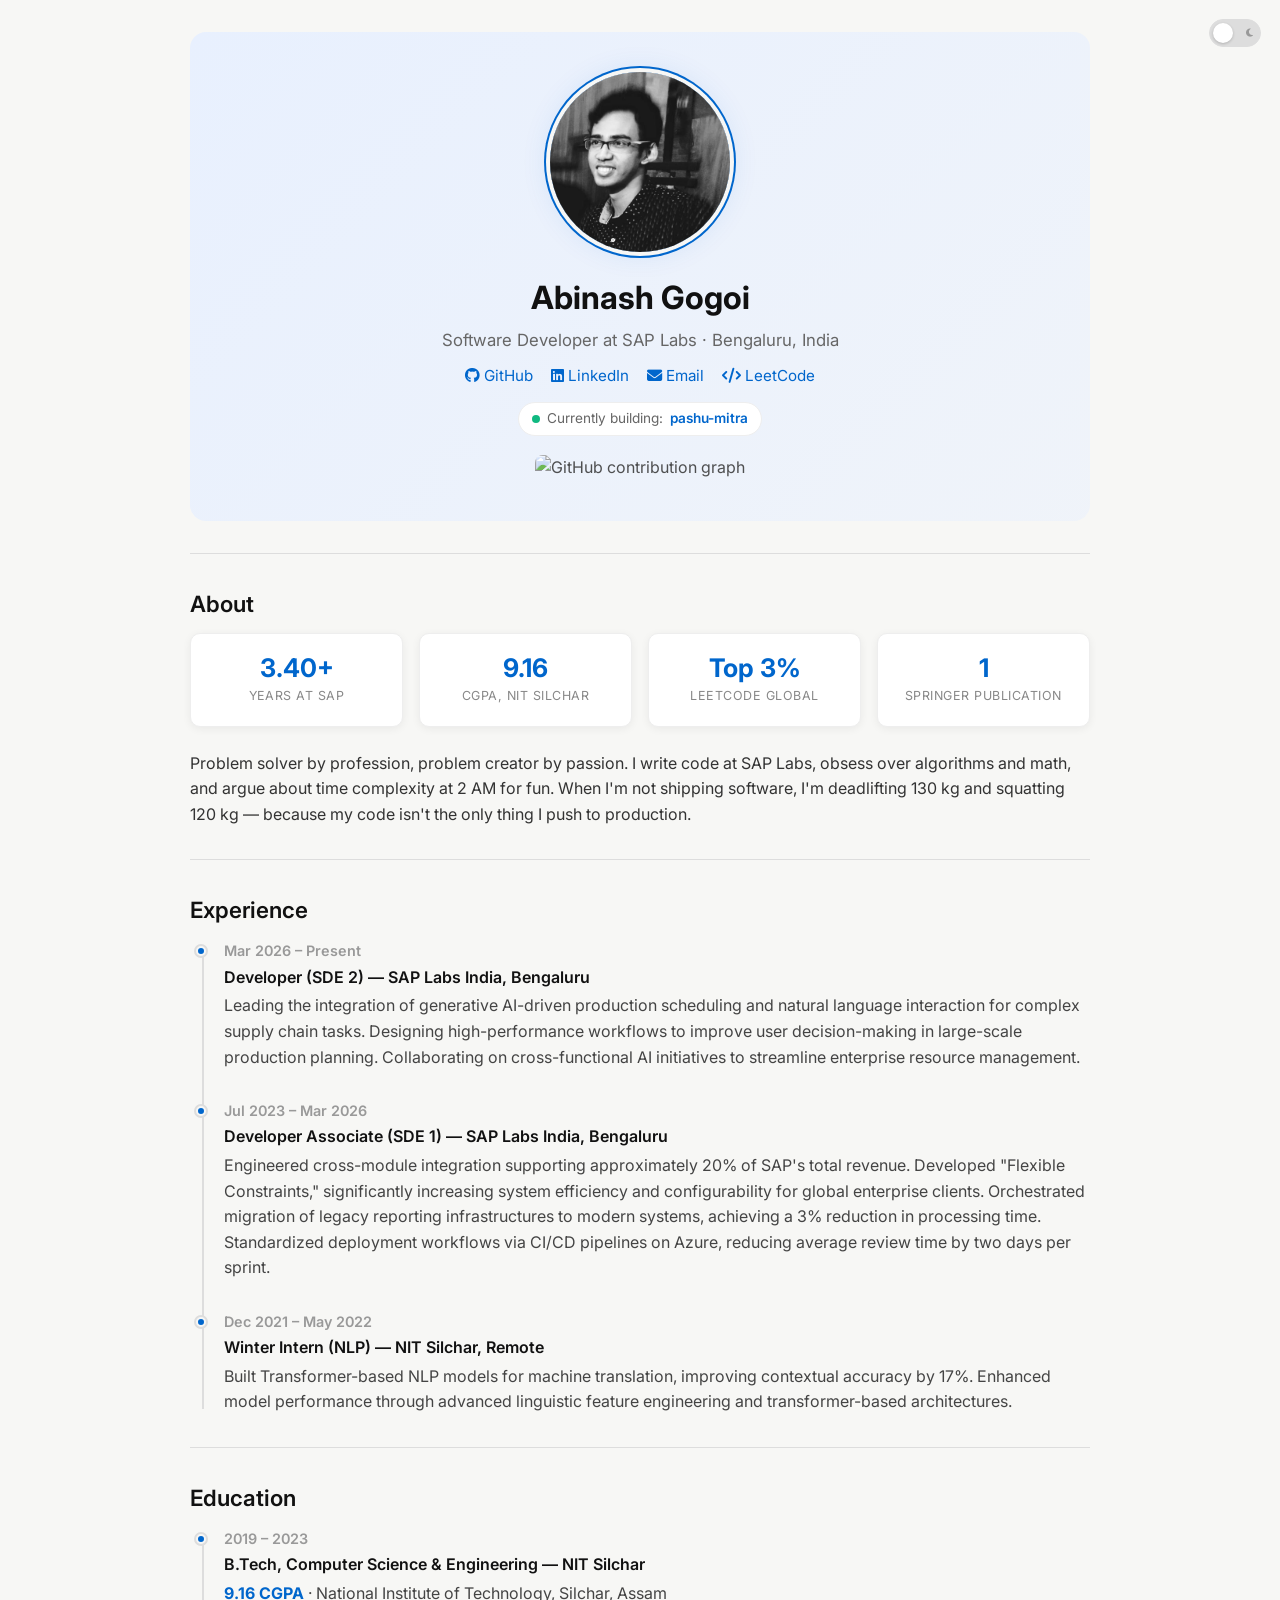
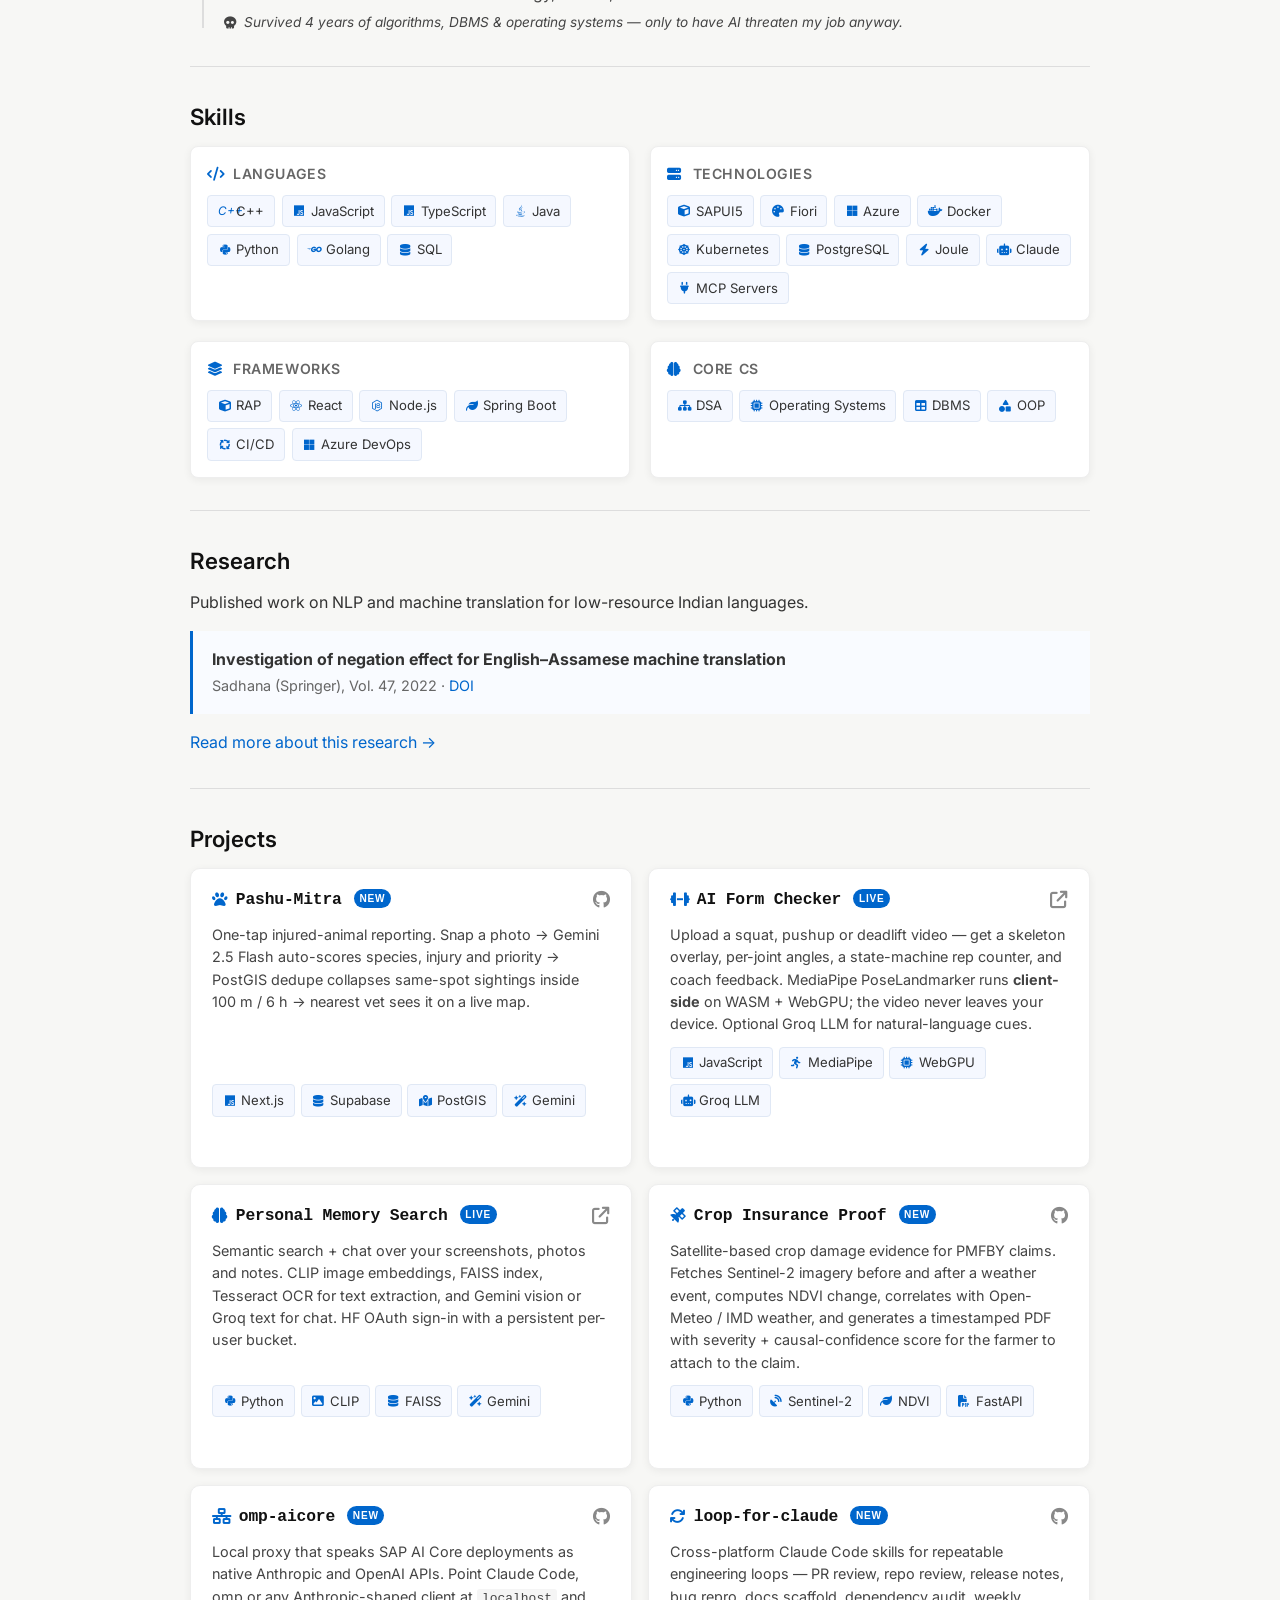
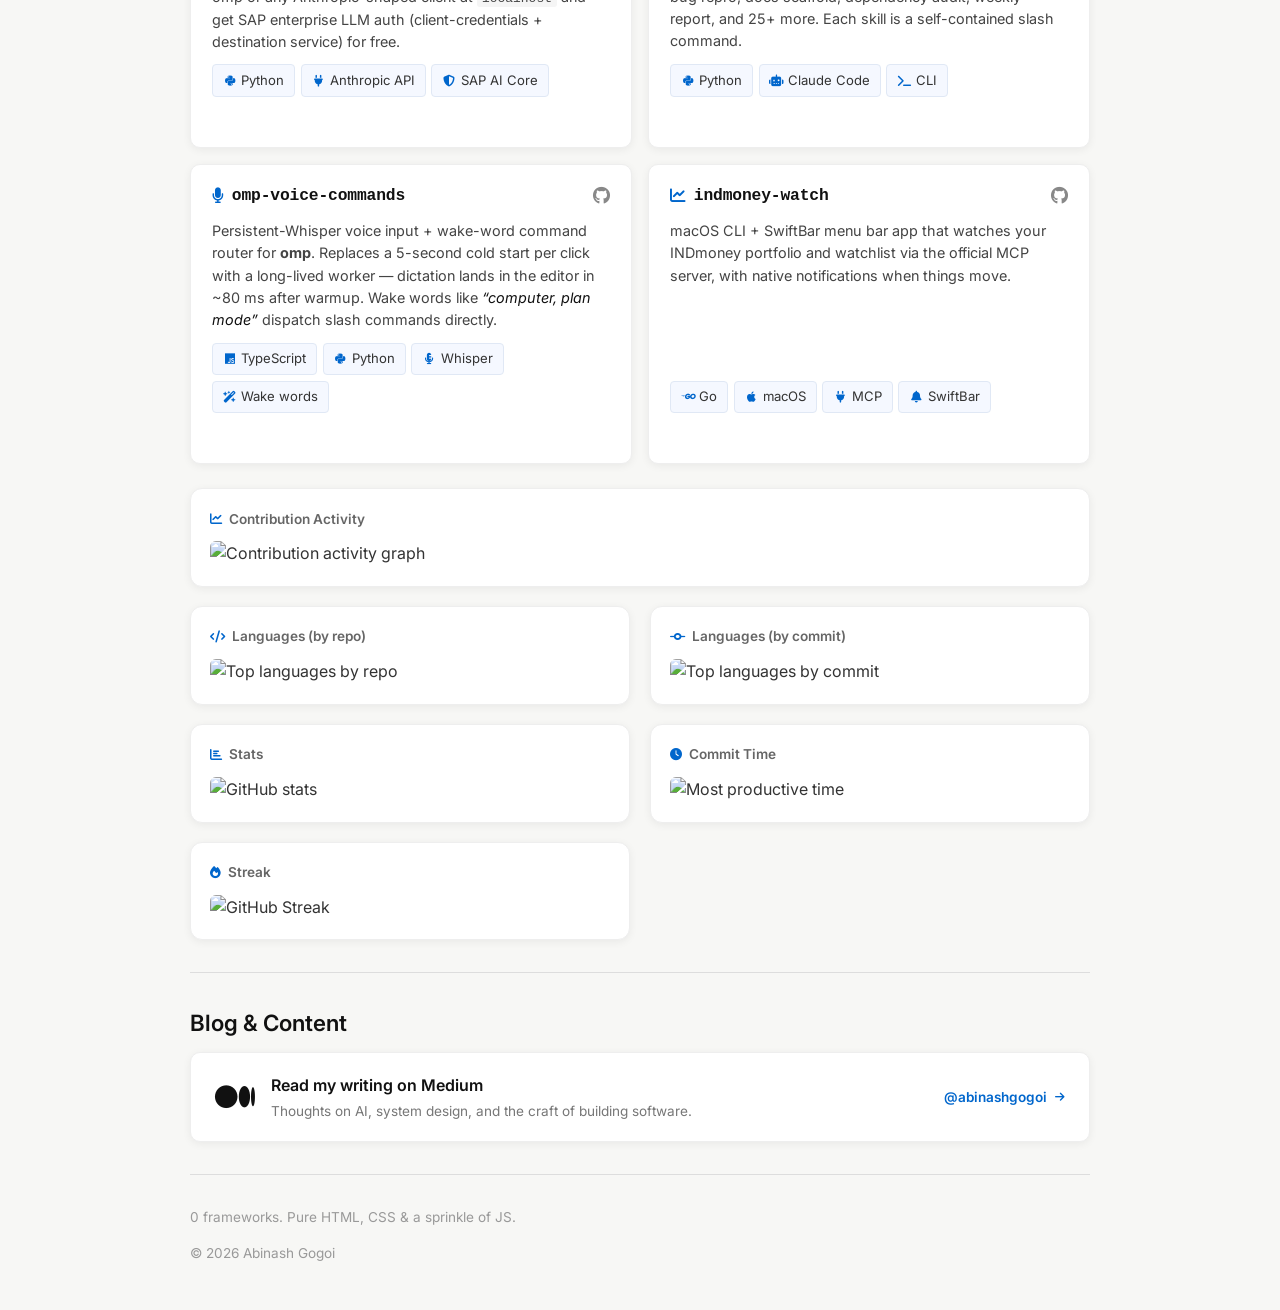
==== index.html @ 4e81f269 "fix: swap broken github-readme-stats (503) for github-profile-summary-cards (stable) - Languages by " ====
<!doctype html>
<html lang="en">
  <head>
    <meta charset="UTF-8" />
    <meta name="viewport" content="width=device-width, initial-scale=1.0" />
    <meta property="og:title" content="Abinash Gogoi — Software Engineer" />
    <meta property="og:description" content="SDE2 at SAP Labs. Builds things that quietly work." />
    <meta property="og:image" content="https://avatars.githubusercontent.com/u/54808515?s=400" />
    <meta property="og:url" content="https://abinashstack.github.io" />
    <meta name="twitter:card" content="summary" />
    <link rel="preconnect" href="https://cdnjs.cloudflare.com" crossorigin />
    <link rel="preconnect" href="https://fonts.googleapis.com" />
    <link rel="preconnect" href="https://fonts.gstatic.com" crossorigin />
    <link rel="stylesheet" href="https://fonts.googleapis.com/css2?family=Inter:wght@400;600;700&display=swap" />
    <link rel="icon" href="data:image/svg+xml,<svg xmlns='http://www.w3.org/2000/svg' viewBox='0 0 100 100'><text y='.9em' font-size='90'>🐾</text></svg>" />
    <title>Abinash Gogoi</title>
    <link rel="stylesheet" href="style.css?v=2026-08-07-v2" />
    <link
      rel="stylesheet"
      href="https://cdnjs.cloudflare.com/ajax/libs/font-awesome/6.5.0/css/all.min.css"
    />
  </head>
  <body>
    <button
      class="theme-toggle"
      onclick="toggleTheme()"
      aria-label="Toggle dark mode"
    >
      <i class="fas fa-sun toggle-icon"></i>
      <i class="fas fa-moon toggle-icon"></i>
    </button>
    <div class="container">
      <!-- Header / Hero -->
      <div class="header">
        <img src="photo.jpg" alt="Abinash Gogoi" class="avatar" />
        <h1>Abinash Gogoi</h1>
        <p class="tagline">
          Software Developer at SAP Labs &middot; Bengaluru, India
        </p>
        <div class="links">
          <a href="https://github.com/abinashstack"
            ><i class="fab fa-github"></i> GitHub</a
          >
          <a href="https://linkedin.com/in/abinash-gogoi-1b760a187"
            ><i class="fab fa-linkedin"></i> LinkedIn</a
          >
          <a href="mailto:abinash.gogoi55@gmail.com"
            ><i class="fas fa-envelope"></i> Email</a
          >
          <a href="https://leetcode.com/u/abinashstack"
            ><i class="fas fa-code"></i> LeetCode</a
          >
        </div>
        <div class="currently-building">
          <span class="pulse-dot"></span>
          Currently building:
          <a href="https://github.com/abinashstack/pashu-mitra" target="_blank" rel="noopener noreferrer" id="current-project">pashu-mitra</a>
        </div>
        <div class="gh-graph">
          <img
            src="https://ghchart.rshah.org/4d9fff/abinashstack"
            alt="GitHub contribution graph"
            loading="lazy"
          />
        </div>
      </div>

      <hr />

      <!-- About -->
      <h2>About</h2>
      <div class="about-stats">
        <div class="stat">
          <div class="stat-value" id="sap-years">3+</div>
          <div class="stat-label">Years at SAP</div>
        </div>
        <div class="stat">
          <div class="stat-value">9.16</div>
          <div class="stat-label">CGPA, NIT Silchar</div>
        </div>
        <div class="stat">
          <div class="stat-value">Top 3%</div>
          <div class="stat-label">LeetCode Global</div>
        </div>
        <div class="stat">
          <div class="stat-value">1</div>
          <div class="stat-label">Springer Publication</div>
        </div>
      </div>
      <p>
        Problem solver by profession, problem creator by passion. I write code
        at SAP Labs, obsess over algorithms and math, and argue about time
        complexity at 2 AM for fun. When I'm not shipping software, I'm
        deadlifting 130 kg and squatting 120 kg &mdash; because my code isn't
        the only thing I push to production.
      </p>

      <hr />

      <!-- Experience -->
      <h2>Experience</h2>

      <div class="timeline">
        <div class="exp-entry">
          <div class="exp-date">Mar 2026 &ndash; Present</div>
          <div class="exp-role">
            Developer (SDE 2) &mdash; SAP Labs India, Bengaluru
          </div>
          <p>
            Leading the integration of generative AI-driven production
            scheduling and natural language interaction for complex supply chain
            tasks. Designing high-performance workflows to improve user
            decision-making in large-scale production planning. Collaborating on
            cross-functional AI initiatives to streamline enterprise resource
            management.
          </p>
        </div>

        <div class="exp-entry">
          <div class="exp-date">Jul 2023 &ndash; Mar 2026</div>
          <div class="exp-role">
            Developer Associate (SDE 1) &mdash; SAP Labs India, Bengaluru
          </div>
          <p>
            Engineered cross-module integration supporting approximately 20% of
            SAP's total revenue. Developed "Flexible Constraints," significantly
            increasing system efficiency and configurability for global
            enterprise clients. Orchestrated migration of legacy reporting
            infrastructures to modern systems, achieving a 3% reduction in
            processing time. Standardized deployment workflows via CI/CD
            pipelines on Azure, reducing average review time by two days per
            sprint.
          </p>
        </div>

        <div class="exp-entry">
          <div class="exp-date">Dec 2021 &ndash; May 2022</div>
          <div class="exp-role">
            Winter Intern (NLP) &mdash; NIT Silchar, Remote
          </div>
          <p>
            Built Transformer-based NLP models for machine translation,
            improving contextual accuracy by 17%. Enhanced model performance
            through advanced linguistic feature engineering and
            transformer-based architectures.
          </p>
        </div>
      </div>

      <hr />

      <!-- Education -->
      <h2>Education</h2>
      <div class="timeline">
        <div class="exp-entry">
          <div class="exp-date">2019 &ndash; 2023</div>
          <div class="exp-role">
            B.Tech, Computer Science &amp; Engineering &mdash; NIT Silchar
          </div>
          <p>
            <strong style="color: var(--accent)">9.16 CGPA</strong> &middot;
            National Institute of Technology, Silchar, Assam
          </p>
          <p class="edu-quip">
            <i class="fas fa-skull"></i> Survived 4 years of algorithms, DBMS
            &amp; operating systems &mdash; only to have AI threaten my job
            anyway.
          </p>
        </div>
      </div>

      <hr />

      <!-- Skills -->
      <h2>Skills</h2>
      <div class="skills-grid">
        <div class="skill-group">
          <div class="skill-group-title">
            <i class="fas fa-code"></i> Languages
          </div>
          <div class="skill-tags">
            <span class="skill-tag"
              ><i class="skill-icon" data-icon="C++">C++</i> C++</span
            >
            <span class="skill-tag"><i class="fab fa-js"></i> JavaScript</span>
            <span class="skill-tag"><i class="fab fa-js"></i> TypeScript</span>
            <span class="skill-tag"><i class="fab fa-java"></i> Java</span>
            <span class="skill-tag"><i class="fab fa-python"></i> Python</span>
            <span class="skill-tag"><i class="fab fa-golang"></i> Golang</span>
            <span class="skill-tag"><i class="fas fa-database"></i> SQL</span>
          </div>
        </div>
        <div class="skill-group">
          <div class="skill-group-title">
            <i class="fas fa-server"></i> Technologies
          </div>
          <div class="skill-tags">
            <span class="skill-tag"><i class="fas fa-cube"></i> SAPUI5</span>
            <span class="skill-tag"><i class="fas fa-palette"></i> Fiori</span>
            <span class="skill-tag"
              ><i class="fab fa-microsoft"></i> Azure</span
            >
            <span class="skill-tag"><i class="fab fa-docker"></i> Docker</span>
            <span class="skill-tag"
              ><i class="fas fa-dharmachakra"></i> Kubernetes</span
            >
            <span class="skill-tag"
              ><i class="fas fa-database"></i> PostgreSQL</span
            >
            <span class="skill-tag"><i class="fas fa-bolt"></i> Joule</span>
            <span class="skill-tag"><i class="fas fa-robot"></i> Claude</span>
            <span class="skill-tag"
              ><i class="fas fa-plug"></i> MCP Servers</span
            >
          </div>
        </div>
        <div class="skill-group">
          <div class="skill-group-title">
            <i class="fas fa-layer-group"></i> Frameworks
          </div>
          <div class="skill-tags">
            <span class="skill-tag"><i class="fas fa-cube"></i> RAP</span>
            <span class="skill-tag"><i class="fab fa-react"></i> React</span>
            <span class="skill-tag"
              ><i class="fab fa-node-js"></i> Node.js</span
            >
            <span class="skill-tag"
              ><i class="fas fa-leaf"></i> Spring Boot</span
            >
            <span class="skill-tag"
              ><i class="fas fa-arrows-spin"></i> CI/CD</span
            >
            <span class="skill-tag"
              ><i class="fab fa-microsoft"></i> Azure DevOps</span
            >
          </div>
        </div>
        <div class="skill-group">
          <div class="skill-group-title">
            <i class="fas fa-brain"></i> Core CS
          </div>
          <div class="skill-tags">
            <span class="skill-tag"><i class="fas fa-sitemap"></i> DSA</span>
            <span class="skill-tag"
              ><i class="fas fa-microchip"></i> Operating Systems</span
            >
            <span class="skill-tag"><i class="fas fa-table"></i> DBMS</span>
            <span class="skill-tag"><i class="fas fa-shapes"></i> OOP</span>
          </div>
        </div>
      </div>

      <hr />

      <!-- Research -->
      <h2>Research</h2>
      <p>
        Published work on NLP and machine translation for low-resource Indian
        languages.
      </p>
      <div
        style="
          margin: 1em 0;
          padding: 1em 1.2em;
          border-left: 3px solid var(--accent);
          background: var(--research-bg);
        "
      >
        <strong
          >Investigation of negation effect for English&ndash;Assamese machine
          translation</strong
        ><br />
        <span style="color: var(--text-muted); font-size: 0.9em"
          >Sadhana (Springer), Vol. 47, 2022 &middot;
          <a href="https://doi.org/10.1007/s12046-022-01965-5">DOI</a></span
        >
      </div>
      <p><a href="papers.html">Read more about this research &rarr;</a></p>

      <hr />

      <!-- Projects -->
      <h2>Projects</h2>
      <div class="project-cards">
        <a
          href="https://github.com/abinashstack/pashu-mitra"
          class="project-card"
          data-repo="abinashstack/pashu-mitra"
          target="_blank"
          rel="noopener noreferrer"
        >
          <div class="project-card-head">
            <div class="project-card-title">
              <i class="fas fa-paw"></i>
              <span>Pashu-Mitra</span>
              <span class="project-card-badge">NEW</span>
            </div>
            <i class="fab fa-github project-card-link"></i>
          </div>
          <p class="project-card-desc">
            One-tap injured-animal reporting. Snap a photo &rarr; Gemini 2.5
            Flash auto-scores species, injury and priority &rarr; PostGIS
            dedupe collapses same-spot sightings inside 100&nbsp;m /
            6&nbsp;h &rarr; nearest vet sees it on a live map.
          </p>
          <div class="project-card-tags">
            <span class="skill-tag"><i class="fab fa-js"></i> Next.js</span>
            <span class="skill-tag"><i class="fas fa-database"></i> Supabase</span>
            <span class="skill-tag"><i class="fas fa-map-location-dot"></i> PostGIS</span>
            <span class="skill-tag"><i class="fas fa-wand-magic-sparkles"></i> Gemini</span>
          </div>
          <div class="project-card-stats" aria-hidden="true"></div>
        </a>

        <a
          href="/ai-form-checker/"
          class="project-card"
          data-repo="abinashstack/ai-form-checker"
          target="_blank"
          rel="noopener noreferrer"
        >
          <div class="project-card-head">
            <div class="project-card-title">
              <i class="fas fa-dumbbell"></i>
              <span>AI Form Checker</span>
              <span class="project-card-badge">LIVE</span>
            </div>
            <i class="fas fa-arrow-up-right-from-square project-card-link"></i>
          </div>
          <p class="project-card-desc">
            Upload a squat, pushup or deadlift video &mdash; get a skeleton
            overlay, per-joint angles, a state-machine rep counter, and coach
            feedback. MediaPipe PoseLandmarker runs
            <strong>client-side</strong> on WASM&nbsp;+&nbsp;WebGPU; the video
            never leaves your device. Optional Groq LLM for natural-language
            cues.
          </p>
          <div class="project-card-tags">
            <span class="skill-tag"><i class="fab fa-js"></i> JavaScript</span>
            <span class="skill-tag"><i class="fas fa-person-running"></i> MediaPipe</span>
            <span class="skill-tag"><i class="fas fa-microchip"></i> WebGPU</span>
            <span class="skill-tag"><i class="fas fa-robot"></i> Groq&nbsp;LLM</span>
          </div>
          <div class="project-card-stats" aria-hidden="true"></div>
        </a>

        <a
          href="https://huggingface.co/spaces/abinashstack/personalmemory"
          class="project-card"
          target="_blank"
          rel="noopener noreferrer"
        >
          <div class="project-card-head">
            <div class="project-card-title">
              <i class="fas fa-brain"></i>
              <span>Personal Memory Search</span>
              <span class="project-card-badge">LIVE</span>
            </div>
            <i class="fas fa-arrow-up-right-from-square project-card-link"></i>
          </div>
          <p class="project-card-desc">
            Semantic search + chat over your screenshots, photos and notes.
            CLIP image embeddings, FAISS index, Tesseract OCR for text
            extraction, and Gemini vision or Groq text for chat. HF OAuth
            sign-in with a persistent per-user bucket.
          </p>
          <div class="project-card-tags">
            <span class="skill-tag"><i class="fab fa-python"></i> Python</span>
            <span class="skill-tag"><i class="fas fa-image"></i> CLIP</span>
            <span class="skill-tag"><i class="fas fa-database"></i> FAISS</span>
            <span class="skill-tag"><i class="fas fa-wand-magic-sparkles"></i> Gemini</span>
          </div>
          <div class="project-card-stats" aria-hidden="true"></div>
        </a>

        <a
          href="https://github.com/abinashstack/ai-agriculture-ideas/tree/main/projects/crop-insurance-proof"
          class="project-card"
          target="_blank"
          rel="noopener noreferrer"
        >
          <div class="project-card-head">
            <div class="project-card-title">
              <i class="fas fa-satellite"></i>
              <span>Crop Insurance Proof</span>
              <span class="project-card-badge">NEW</span>
            </div>
            <i class="fab fa-github project-card-link"></i>
          </div>
          <p class="project-card-desc">
            Satellite-based crop damage evidence for PMFBY claims. Fetches
            Sentinel-2 imagery before and after a weather event, computes NDVI
            change, correlates with Open-Meteo / IMD weather, and generates a
            timestamped PDF with severity + causal-confidence score for the
            farmer to attach to the claim.
          </p>
          <div class="project-card-tags">
            <span class="skill-tag"><i class="fab fa-python"></i> Python</span>
            <span class="skill-tag"><i class="fas fa-satellite-dish"></i> Sentinel-2</span>
            <span class="skill-tag"><i class="fas fa-leaf"></i> NDVI</span>
            <span class="skill-tag"><i class="fas fa-file-pdf"></i> FastAPI</span>
          </div>
          <div class="project-card-stats" aria-hidden="true"></div>
        </a>

        <a
          href="https://github.com/abinashstack/omp-aicore"
          class="project-card"
          data-repo="abinashstack/omp-aicore"
          target="_blank"
          rel="noopener noreferrer"
        >
          <div class="project-card-head">
            <div class="project-card-title">
              <i class="fas fa-network-wired"></i>
              <span>omp-aicore</span>
              <span class="project-card-badge">NEW</span>
            </div>
            <i class="fab fa-github project-card-link"></i>
          </div>
          <p class="project-card-desc">
            Local proxy that speaks SAP AI Core deployments as native
            Anthropic and OpenAI APIs. Point Claude Code, omp or any
            Anthropic-shaped client at <code>localhost</code> and get SAP
            enterprise LLM auth (client-credentials + destination service) for
            free.
          </p>
          <div class="project-card-tags">
            <span class="skill-tag"><i class="fab fa-python"></i> Python</span>
            <span class="skill-tag"><i class="fas fa-plug"></i> Anthropic&nbsp;API</span>
            <span class="skill-tag"><i class="fas fa-shield-halved"></i> SAP&nbsp;AI&nbsp;Core</span>
          </div>
          <div class="project-card-stats" aria-hidden="true"></div>
        </a>

        <a
          href="https://github.com/abinashstack/loop-for-claude"
          class="project-card"
          data-repo="abinashstack/loop-for-claude"
          target="_blank"
          rel="noopener noreferrer"
        >
          <div class="project-card-head">
            <div class="project-card-title">
              <i class="fas fa-arrows-rotate"></i>
              <span>loop-for-claude</span>
              <span class="project-card-badge">NEW</span>
            </div>
            <i class="fab fa-github project-card-link"></i>
          </div>
          <p class="project-card-desc">
            Cross-platform Claude Code skills for repeatable engineering
            loops &mdash; PR review, repo review, release notes, bug repro,
            docs scaffold, dependency audit, weekly report, and 25+ more.
            Each skill is a self-contained slash command.
          </p>
          <div class="project-card-tags">
            <span class="skill-tag"><i class="fab fa-python"></i> Python</span>
            <span class="skill-tag"><i class="fas fa-robot"></i> Claude&nbsp;Code</span>
            <span class="skill-tag"><i class="fas fa-terminal"></i> CLI</span>
          </div>
          <div class="project-card-stats" aria-hidden="true"></div>
        </a>

        <a
          href="https://github.com/abinashstack/omp-voice-commands"
          class="project-card"
          data-repo="abinashstack/omp-voice-commands"
          target="_blank"
          rel="noopener noreferrer"
        >
          <div class="project-card-head">
            <div class="project-card-title">
              <i class="fas fa-microphone"></i>
              <span>omp-voice-commands</span>
            </div>
            <i class="fab fa-github project-card-link"></i>
          </div>
          <p class="project-card-desc">
            Persistent-Whisper voice input + wake-word command router for
            <strong>omp</strong>. Replaces a 5-second cold start per click with
            a long-lived worker &mdash; dictation lands in the editor in
            ~80&nbsp;ms after warmup. Wake words like
            <em>&ldquo;computer, plan mode&rdquo;</em> dispatch slash commands
            directly.
          </p>
          <div class="project-card-tags">
            <span class="skill-tag"><i class="fab fa-js"></i> TypeScript</span>
            <span class="skill-tag"><i class="fab fa-python"></i> Python</span>
            <span class="skill-tag"><i class="fas fa-microphone-lines"></i> Whisper</span>
            <span class="skill-tag"><i class="fas fa-wand-magic-sparkles"></i> Wake&nbsp;words</span>
          </div>
          <div class="project-card-stats" aria-hidden="true"></div>
        </a>

        <a
          href="https://github.com/abinashstack/indmoney-watch"
          class="project-card"
          data-repo="abinashstack/indmoney-watch"
          target="_blank"
          rel="noopener noreferrer"
        >
          <div class="project-card-head">
            <div class="project-card-title">
              <i class="fas fa-chart-line"></i>
              <span>indmoney-watch</span>
            </div>
            <i class="fab fa-github project-card-link"></i>
          </div>
          <p class="project-card-desc">
            macOS CLI + SwiftBar menu bar app that watches your INDmoney
            portfolio and watchlist via the official MCP server, with native
            notifications when things move.
          </p>
          <div class="project-card-tags">
            <span class="skill-tag"><i class="fab fa-golang"></i> Go</span>
            <span class="skill-tag"><i class="fab fa-apple"></i> macOS</span>
            <span class="skill-tag"><i class="fas fa-plug"></i> MCP</span>
            <span class="skill-tag"><i class="fas fa-bell"></i> SwiftBar</span>
          </div>
          <div class="project-card-stats" aria-hidden="true"></div>
        </a>
      </div>

      <!-- Project Graphs -->
      <div class="project-graphs">
        <div class="graph-card graph-card-wide">
          <h3><i class="fas fa-chart-line"></i> Contribution Activity</h3>
          <img
            src="https://github-readme-activity-graph.vercel.app/graph?username=abinashstack&bg_color=00000000&color=888888&line=4d9fff&point=10b981&area=true&hide_border=true&area_color=4d9fff"
            alt="Contribution activity graph"
            loading="lazy"
          />
        </div>
        <div class="graph-card">
          <h3><i class="fas fa-code"></i> Languages (by repo)</h3>
          <img
            src="https://github-profile-summary-cards.vercel.app/api/cards/repos-per-language?username=abinashstack&theme=transparent"
            alt="Top languages by repo"
            loading="lazy"
          />
        </div>
        <div class="graph-card">
          <h3><i class="fas fa-code-commit"></i> Languages (by commit)</h3>
          <img
            src="https://github-profile-summary-cards.vercel.app/api/cards/most-commit-language?username=abinashstack&theme=transparent"
            alt="Top languages by commit"
            loading="lazy"
          />
        </div>
        <div class="graph-card">
          <h3><i class="fas fa-chart-bar"></i> Stats</h3>
          <img
            src="https://github-profile-summary-cards.vercel.app/api/cards/stats?username=abinashstack&theme=transparent"
            alt="GitHub stats"
            loading="lazy"
          />
        </div>
        <div class="graph-card">
          <h3><i class="fas fa-clock"></i> Commit Time</h3>
          <img
            src="https://github-profile-summary-cards.vercel.app/api/cards/productive-time?username=abinashstack&theme=transparent&utcOffset=5.5"
            alt="Most productive time"
            loading="lazy"
          />
        </div>
        <div class="graph-card">
          <h3><i class="fas fa-fire"></i> Streak</h3>
          <img
            src="https://streak-stats.demolab.com?user=abinashstack&hide_border=true&background=00000000&ring=4d9fff&fire=10b981&currStreakLabel=888888&sideLabels=888888&currStreakNum=dddddd&sideNums=dddddd&dates=888888"
            alt="GitHub Streak"
            loading="lazy"
          />
        </div>
      </div>

      <hr />

      <!-- Blog & Content -->
      <h2>Blog & Content</h2>
      <div class="content-cards">
        <a
          href="https://medium.com/@abinashgogoi"
          class="medium-card"
          target="_blank"
          rel="noopener noreferrer"
        >
          <div class="medium-card-left">
            <i class="fab fa-medium medium-card-icon"></i>
            <div>
              <div class="medium-card-title">Read my writing on Medium</div>
              <div class="medium-card-desc">
                Thoughts on AI, system design, and the craft of building
                software.
              </div>
            </div>
          </div>
          <div class="medium-card-cta">
            <span>@abinashgogoi</span>
            <i class="fas fa-arrow-right medium-arrow"></i>
          </div>
        </a>
      </div>

      <hr />

      <!-- Footer -->
      <div class="footer">
        <p>0 frameworks. Pure HTML, CSS &amp; a sprinkle of JS.</p>
        <p>&copy; 2026 Abinash Gogoi</p>
      </div>
    </div>
    <script>
      function toggleTheme() {
        const isDark =
          document.documentElement.getAttribute("data-theme") === "dark";
        const theme = isDark ? "light" : "dark";
        document.documentElement.setAttribute("data-theme", theme);
        localStorage.setItem("theme", theme);
      }
      (function () {
        const saved = localStorage.getItem("theme");
        const prefersDark = window.matchMedia(
          "(prefers-color-scheme: dark)",
        ).matches;
        const theme = saved || (prefersDark ? "dark" : "light");
        if (theme === "dark")
          document.documentElement.setAttribute("data-theme", "dark");
      })();
      (function () {
        const start = new Date(2023, 6, 1);
        const now = new Date();
        const years = ((now - start) / (365.25 * 24 * 60 * 60 * 1000)).toFixed(
          1,
        );
        document.getElementById("sap-years").textContent = years + "+";
      })();
      (function () {
        // Fetch star count + last-push for cards with data-repo, cache 1h.
        const CACHE_KEY = "gh:repo-stats:v1";
        const TTL_MS = 60 * 60 * 1000;
        const cards = document.querySelectorAll(".project-card[data-repo]");
        if (!cards.length) return;
        let cache = {};
        try {
          cache = JSON.parse(localStorage.getItem(CACHE_KEY) || "{}");
        } catch (_) {}
        function ago(iso) {
          const secs = (Date.now() - new Date(iso).getTime()) / 1000;
          if (secs < 3600) return Math.max(1, Math.round(secs / 60)) + "m ago";
          if (secs < 86400) return Math.round(secs / 3600) + "h ago";
          if (secs < 2592000) return Math.round(secs / 86400) + "d ago";
          if (secs < 31536000) return Math.round(secs / 2592000) + "mo ago";
          return Math.round(secs / 31536000) + "y ago";
        }
        function render(el, data) {
          const parts = [];
          if (data && typeof data.stars === "number" && data.stars > 0) {
            parts.push(
              '<span class="project-card-stat stat-stars"><i class="fas fa-star"></i>' +
                data.stars +
                "</span>",
            );
          }
          if (data && data.pushed) {
            parts.push(
              '<span class="project-card-stat"><i class="fas fa-clock-rotate-left"></i>Updated ' +
                ago(data.pushed) +
                "</span>",
            );
          }
          if (data && data.language) {
            parts.push(
              '<span class="project-card-stat"><i class="fas fa-circle" style="font-size:0.55em"></i>' +
                data.language +
                "</span>",
            );
          }
          el.innerHTML = parts.join("");
        }
        cards.forEach((card) => {
          const repo = card.getAttribute("data-repo");
          const slot = card.querySelector(".project-card-stats");
          if (!slot) return;
          const cached = cache[repo];
          if (cached && Date.now() - cached.ts < TTL_MS) {
            render(slot, cached.data);
            return;
          }
          fetch("https://api.github.com/repos/" + repo, {
            headers: { Accept: "application/vnd.github+json" },
          })
            .then((r) => (r.ok ? r.json() : null))
            .then((j) => {
              if (!j) return;
              const data = {
                stars: j.stargazers_count,
                pushed: j.pushed_at,
                language: j.language,
              };
              render(slot, data);
              cache[repo] = { ts: Date.now(), data };
              try {
                localStorage.setItem(CACHE_KEY, JSON.stringify(cache));
              } catch (_) {}
            })
            .catch(() => {});
        });
      })();
    </script>
    <script>
      // Scroll reveal
      (function () {
        var els = document.querySelectorAll(
          "h2, .project-card, .medium-card, .exp-entry, .skill-group, .about-stats"
        );
        els.forEach(function (el) {
          el.classList.add("reveal");
        });
        var obs = new IntersectionObserver(
          function (entries) {
            entries.forEach(function (e) {
              if (e.isIntersecting) {
                e.target.classList.add("visible");
                obs.unobserve(e.target);
              }
            });
          },
          { threshold: 0.15 }
        );
        els.forEach(function (el) {
          obs.observe(el);
        });
      })();

      // Animated count-up for stat values
      (function () {
        var stats = document.querySelectorAll(".stat-value");
        var obs = new IntersectionObserver(
          function (entries) {
            entries.forEach(function (e) {
              if (!e.isIntersecting) return;
              obs.unobserve(e.target);
              var el = e.target;
              var raw = el.textContent.trim();
              var num = parseFloat(raw);
              if (isNaN(num)) return;
              var suffix = raw.replace(/[\d.]+/, "");
              var isFloat = raw.indexOf(".") !== -1;
              var duration = 800;
              var start = performance.now();
              function tick(now) {
                var t = Math.min((now - start) / duration, 1);
                t = 1 - Math.pow(1 - t, 3); // easeOutCubic
                var val = isFloat ? (num * t).toFixed(2) : Math.round(num * t);
                el.textContent = val + suffix;
                if (t < 1) requestAnimationFrame(tick);
              }
              el.textContent = (isFloat ? "0.00" : "0") + suffix;
              requestAnimationFrame(tick);
            });
          },
          { threshold: 0.5 }
        );
        stats.forEach(function (s) {
          obs.observe(s);
        });
      })();

      // Auto-update "Currently building" with most-recently-pushed repo
      (function () {
        var el = document.getElementById("current-project");
        if (!el) return;
        fetch("https://api.github.com/users/abinashstack/repos?sort=pushed&per_page=1&type=owner")
          .then(function (r) { return r.json(); })
          .then(function (repos) {
            if (!repos.length || repos[0].fork) return;
            el.textContent = repos[0].name;
            el.href = repos[0].html_url;
          })
          .catch(function () {});
      })();
    </script>
  </body>
</html>
---- style.css ----
/* Theme variables */
:root {
  --bg: #f7f7f5;
  --bg-card: #fff;
  --text: #333;
  --text-heading: #111;
  --text-secondary: #444;
  --text-muted: #666;
  --text-muted-2: #777;
  --text-muted-3: #888;
  --text-muted-4: #999;
  --border: #eee;
  --border-2: #ddd;
  --accent: #0066cc;
  --accent-hover: #0055aa;
  --accent-bg: #e8f0fe;
  --accent-shadow: rgba(0, 102, 204, 0.12);
  --tag-bg: #f5f8ff;
  --tag-border: #e0e8f5;
  --tag-hover-bg: #eaf1ff;
  --code-bg: #f5f5f5;
  --toc-bg: #f9f9f9;
  --shadow: rgba(0, 0, 0, 0.06);
  --shadow-hover: rgba(0, 0, 0, 0.1);
  --research-bg: #f9fbff;
  --pub-card-bg: #fcfcfc;
  --scholar-bg: #f0f0f0;
  --scholar-hover: #e0e0e0;
  --medium-icon: #111;
}

[data-theme="dark"] {
  --bg: #1a1a1a;
  --bg-card: #242424;
  --text: #d4d4d4;
  --text-heading: #f0f0f0;
  --text-secondary: #bbb;
  --text-muted: #aaa;
  --text-muted-2: #999;
  --text-muted-3: #888;
  --text-muted-4: #777;
  --border: #333;
  --border-2: #444;
  --accent: #4d9fff;
  --accent-hover: #3a8aee;
  --accent-bg: #1e2a3a;
  --accent-shadow: rgba(77, 159, 255, 0.15);
  --tag-bg: #1e2a3a;
  --tag-border: #2a3a4a;
  --tag-hover-bg: #253545;
  --code-bg: #2a2a2a;
  --toc-bg: #242424;
  --shadow: rgba(0, 0, 0, 0.3);
  --shadow-hover: rgba(0, 0, 0, 0.4);
  --research-bg: #1e2430;
  --pub-card-bg: #242424;
  --scholar-bg: #333;
  --scholar-hover: #444;
  --medium-icon: #f0f0f0;
}

/* Reset */
*,
*::before,
*::after {
  box-sizing: border-box;
  margin: 0;
  padding: 0;
}

/* Base */
html {
  font-size: 16px;
  -webkit-text-size-adjust: 100%;
}

body {
  font-family:
    -apple-system, BlinkMacSystemFont, "Segoe UI", Helvetica, Arial, sans-serif;
  line-height: 1.6;
  color: var(--text);
  background: var(--bg);
  padding: 2rem 1rem;
  transition:
    background 0.3s,
    color 0.3s;
}

/* Layout */
.container {
  max-width: 900px;
  margin: 0 auto;
}

/* Typography */
h1 {
  font-size: 2em;
  font-weight: 700;
  margin-bottom: 0.3em;
  color: var(--text-heading);
}

h2 {
  font-size: 1.4em;
  font-weight: 600;
  margin-top: 0;
  margin-bottom: 0.5em;
  color: var(--text-heading);
}

h3 {
  font-size: 1.15em;
  font-weight: 600;
  margin-top: 0;
  margin-bottom: 0.4em;
  color: var(--text-heading);
}

p {
  margin-bottom: 1em;
}

/* Links */
a {
  color: var(--accent);
  text-decoration: none;
}

a:hover {
  text-decoration: underline;
}

/* Horizontal rule */
hr {
  border: none;
  border-top: 1px solid var(--border-2);
  margin: 2rem 0;
}

hr::before {
  content: none;
}

/* Theme toggle switch */
.theme-toggle {
  position: fixed;
  top: 1.2rem;
  right: 1.2rem;
  z-index: 100;
  width: 52px;
  height: 28px;
  border-radius: 14px;
  border: 1px solid var(--border-2);
  background: var(--border-2);
  cursor: pointer;
  padding: 0;
  appearance: none;
  -webkit-appearance: none;
  transition:
    background 0.3s,
    border-color 0.3s;
}

.theme-toggle::before {
  content: "";
  position: absolute;
  top: 3px;
  left: 3px;
  width: 20px;
  height: 20px;
  border-radius: 50%;
  background: #fff;
  box-shadow: 0 1px 3px rgba(0, 0, 0, 0.2);
  transition: transform 0.3s;
}

.theme-toggle .toggle-icon {
  position: absolute;
  top: 50%;
  transform: translateY(-50%);
  font-size: 0.7em;
  transition: opacity 0.2s;
  line-height: 1;
}

.theme-toggle .fa-moon {
  right: 7px;
  color: var(--text-muted-4);
  opacity: 1;
}

.theme-toggle .fa-sun {
  left: 7px;
  color: #f5c842;
  opacity: 0;
}

[data-theme="dark"] .theme-toggle {
  background: var(--accent);
  border-color: var(--accent);
}

[data-theme="dark"] .theme-toggle::before {
  transform: translateX(24px);
}

[data-theme="dark"] .theme-toggle .fa-moon {
  opacity: 0;
}

[data-theme="dark"] .theme-toggle .fa-sun {
  opacity: 1;
}

/* Header */
.header {
  margin-bottom: 0.5em;
  text-align: center;
}

.header h1 {
  margin-bottom: 0.1em;
}

.avatar {
  width: 180px;
  height: 180px;
  border-radius: 50%;
  object-fit: cover;
  margin-bottom: 0.8em;
}

.tagline {
  color: var(--text-muted);
  font-size: 1.05em;
  margin-bottom: 0.6em;
}

.links {
  display: flex;
  flex-wrap: wrap;
  justify-content: center;
  gap: 0.4em 1.2em;
  font-size: 0.95em;
}

/* Medium card */
.medium-card {
  display: flex;
  align-items: center;
  justify-content: space-between;
  gap: 1em;
  padding: 1.2em 1.5em;
  background: var(--bg-card);
  border: 1px solid var(--border);
  border-radius: 10px;
  box-shadow: 0 2px 8px var(--shadow);
  text-decoration: none;
  color: var(--text);
  transition:
    box-shadow 0.2s,
    transform 0.2s,
    border-color 0.2s;
}

.medium-card:hover {
  box-shadow: 0 4px 20px var(--shadow-hover);
  transform: translateY(-2px);
  border-color: var(--text-heading);
  text-decoration: none;
}

.medium-card:hover .medium-arrow {
  transform: translateX(4px);
}

.medium-card-left {
  display: flex;
  align-items: center;
  gap: 1em;
}

.medium-card-icon {
  font-size: 2em;
  color: var(--medium-icon);
}

.medium-card-title {
  font-weight: 600;
  font-size: 1em;
  color: var(--text-heading);
  margin-bottom: 0.15em;
}

.medium-card-desc {
  font-size: 0.85em;
  color: var(--text-muted-2);
}

.medium-card-cta {
  display: flex;
  align-items: center;
  gap: 0.6em;
  font-size: 0.85em;
  font-weight: 600;
  color: var(--accent);
  white-space: nowrap;
}

.medium-arrow {
  font-size: 0.8em;
  transition: transform 0.2s;
}

.content-cards {
  display: flex;
  flex-direction: column;
  gap: 0.8em;
}

/* Project cards */
.project-cards {
  display: grid;
  grid-template-columns: repeat(2, 1fr);
  gap: 1em;
}

.project-card {
  display: flex;
  flex-direction: column;
  gap: 0.7em;
  padding: 1.1em 1.3em;
  background: var(--bg-card);
  border: 1px solid var(--border);
  border-radius: 10px;
  box-shadow: 0 2px 8px var(--shadow);
  text-decoration: none;
  color: var(--text);
  transition:
    box-shadow 0.2s,
    transform 0.2s,
    border-color 0.2s;
}

.project-card:hover {
  box-shadow: 0 4px 20px var(--accent-shadow);
  transform: translateY(-2px);
  border-color: var(--accent);
  text-decoration: none;
}

.project-card:hover .project-card-link {
  color: var(--accent);
  transform: translate(2px, -2px);
}

.project-card-head {
  display: flex;
  align-items: center;
  justify-content: space-between;
  gap: 0.6em;
}

.project-card-title {
  display: flex;
  align-items: center;
  gap: 0.5em;
  font-weight: 600;
  font-size: 1.02em;
  color: var(--text-heading);
  font-family:
    ui-monospace, SFMono-Regular, Menlo, Consolas, "Liberation Mono", monospace;
  letter-spacing: -0.01em;
}

.project-card-title > i {
  color: var(--accent);
  font-size: 0.95em;
}

.project-card-link {
  color: var(--text-muted-3);
  font-size: 1.1em;
  transition:
    color 0.2s,
    transform 0.2s;
}

.project-card-desc {
  font-size: 0.9em;
  color: var(--text-secondary);
  margin: 0;
  line-height: 1.55;
}

.project-card-desc a {
  color: var(--accent);
}

.project-card-desc em {
  color: var(--text-heading);
  font-style: italic;
}

.project-card-tags {
  display: flex;
  flex-wrap: wrap;
  gap: 0.35em;
  margin-top: auto;
}


.project-card-badge {
  display: inline-block;
  padding: 0.15em 0.55em;
  margin-left: 0.4em;
  font-family:
    -apple-system, BlinkMacSystemFont, "Segoe UI", Roboto, sans-serif;
  font-size: 0.62em;
  font-weight: 700;
  letter-spacing: 0.08em;
  color: #fff;
  background: var(--accent);
  border-radius: 999px;
  text-transform: uppercase;
  vertical-align: middle;
  position: relative;
  top: -1px;
}

.project-card-stats {
  display: flex;
  flex-wrap: wrap;
  align-items: center;
  gap: 0.9em;
  padding-top: 0.7em;
  margin-top: 0.15em;
  border-top: 1px solid var(--border);
  font-size: 0.78em;
  color: var(--text-muted-2);
  min-height: 1.6em;
  opacity: 0;
  transition: opacity 0.3s;
}

.project-card-stats:not(:empty) {
  opacity: 1;
}

.project-card-stat {
  display: inline-flex;
  align-items: center;
  gap: 0.35em;
}

.project-card-stat i {
  color: var(--text-muted-3);
  font-size: 0.9em;
  width: 12px;
  text-align: center;
}

.project-card-stat.stat-stars i {
  color: #e3b341;
}
@media (max-width: 700px) {
  .project-cards {
    grid-template-columns: 1fr;
  }
}

/* Education quip */
.edu-quip {
  font-size: 0.85em;
  color: var(--text-muted-4);
  font-style: italic;
  margin-top: 0.4em;
}

.edu-quip i {
  margin-right: 0.3em;
  font-size: 0.9em;
}

/* YouTube card */
.yt-icon {
  color: #ff0000;
}

.yt-card:hover {
  border-color: #ff0000;
  box-shadow: 0 4px 20px rgba(255, 0, 0, 0.1);
}

.yt-cta {
  color: #ff0000;
}

@media (max-width: 600px) {
  .medium-card {
    flex-direction: column;
    align-items: flex-start;
    gap: 0.8em;
  }
}

/* Experience timeline */
.timeline {
  position: relative;
  padding-left: 28px;
  margin-left: 6px;
}

.timeline::before {
  content: "";
  position: absolute;
  left: 6px;
  top: 6px;
  bottom: 6px;
  width: 2px;
  background: var(--border-2);
}

.exp-entry {
  position: relative;
  margin-bottom: 1.8em;
}

.exp-entry:last-child {
  margin-bottom: 0;
}

.exp-entry::before {
  content: "";
  position: absolute;
  left: -28px;
  top: 7px;
  width: 10px;
  height: 10px;
  border-radius: 50%;
  background: var(--accent);
  border: 2px solid var(--bg);
  box-shadow: 0 0 0 2px var(--border-2);
}

.exp-entry .exp-date {
  font-size: 0.9em;
  font-weight: 600;
  color: var(--text-muted-4);
  margin-bottom: 0.15em;
}

.exp-entry .exp-role {
  font-weight: 600;
  color: var(--text-heading);
  margin-bottom: 0.2em;
}

.exp-entry p {
  margin-bottom: 0;
  color: var(--text-secondary);
}

/* Lists */
ul {
  padding-left: 1.3em;
  margin-bottom: 1em;
}

li {
  margin-bottom: 0.3em;
}

/* About stats bar */
.about-stats {
  display: flex;
  justify-content: space-between;
  gap: 1em;
  margin-bottom: 1.5em;
  padding: 0;
}

.stat {
  text-align: center;
  flex: 1;
  padding: 1.2em 0.8em;
  background: var(--bg-card);
  border: 1px solid var(--border);
  border-radius: 10px;
  box-shadow: 0 2px 8px var(--shadow);
  transition:
    box-shadow 0.2s,
    transform 0.2s;
}

.stat:hover {
  box-shadow: 0 4px 16px var(--accent-shadow);
  transform: translateY(-2px);
}

.stat-value {
  font-size: 1.6em;
  font-weight: 700;
  color: var(--accent);
  line-height: 1.2;
}

.stat-label {
  font-size: 0.78em;
  color: var(--text-muted-3);
  margin-top: 0.2em;
  text-transform: uppercase;
  letter-spacing: 0.04em;
}

/* Skills grid with tags */
.skills-grid {
  display: grid;
  grid-template-columns: 1fr 1fr;
  gap: 1.2em;
}

.skill-group {
  padding: 1em;
  background: var(--bg-card);
  border-radius: 8px;
  border: 1px solid var(--border);
  box-shadow: 0 2px 8px var(--shadow);
  transition:
    box-shadow 0.2s,
    transform 0.2s;
}

.skill-group:hover {
  box-shadow: 0 4px 16px var(--accent-shadow);
  transform: translateY(-2px);
}

.skill-group-title {
  font-weight: 600;
  font-size: 0.88em;
  color: var(--text-muted);
  margin-bottom: 0.7em;
  text-transform: uppercase;
  letter-spacing: 0.04em;
}

.skill-group-title i {
  color: var(--accent);
  margin-right: 0.4em;
  width: 16px;
  text-align: center;
}

.skill-tags {
  display: flex;
  flex-wrap: wrap;
  gap: 0.4em;
}

.skill-tag {
  display: inline-flex;
  align-items: center;
  gap: 0.35em;
  background: var(--tag-bg);
  border: 1px solid var(--tag-border);
  color: var(--text);
  font-size: 0.82em;
  padding: 0.35em 0.75em;
  border-radius: 4px;
  transition:
    border-color 0.15s,
    color 0.15s,
    background 0.15s;
}

.skill-tag i {
  font-size: 0.9em;
  color: var(--accent);
  width: 14px;
  text-align: center;
}

.skill-tag:hover {
  border-color: var(--accent);
  color: var(--accent);
  background: var(--tag-hover-bg);
}

@media (max-width: 600px) {
  .about-stats {
    flex-wrap: wrap;
    gap: 0.5em;
  }
  .stat {
    flex: 1 1 40%;
  }
  .skills-grid {
    grid-template-columns: 1fr;
  }
}

/* Skills grid */
.skills-list {
  list-style: none;
  padding-left: 0;
}

.skills-list li {
  margin-bottom: 0.5em;
}

.skills-list li strong {
  color: var(--text-heading);
}

/* Blog list */
.post-list {
  list-style: none;
  padding-left: 0;
}

.post-list li {
  margin-bottom: 0.6em;
}

.post-date {
  color: var(--text-muted-4);
  font-size: 0.9em;
  margin-right: 0.5em;
}

/* Code / Pre blocks */
code {
  font-family: "SF Mono", "Menlo", "Consolas", "Liberation Mono", monospace;
  font-size: 0.9em;
  background: var(--code-bg);
  padding: 0.15em 0.4em;
  border-radius: 3px;
}

pre {
  background: var(--code-bg);
  padding: 1em;
  overflow-x: auto;
  border-radius: 4px;
  margin-bottom: 1em;
  line-height: 1.4;
  font-size: 0.85em;
}

pre code {
  background: none;
  padding: 0;
}

/* Table of Contents */
.toc {
  background: var(--toc-bg);
  padding: 1em 1.5em;
  border-radius: 4px;
  margin-bottom: 2em;
}

.toc h2 {
  margin-bottom: 0.4em;
  font-size: 1.15em;
}

.toc ul {
  margin-bottom: 0;
}

.toc li {
  margin-bottom: 0.2em;
}

/* Paper entry */
.paper {
  margin-bottom: 2em;
  padding-bottom: 1em;
  border-bottom: 1px solid var(--border);
}

.paper:last-child {
  border-bottom: none;
}

.paper h3 {
  margin-bottom: 0.2em;
}

.paper .arxiv {
  font-size: 0.85em;
  color: var(--text-muted-3);
  margin-bottom: 0.5em;
  display: block;
}

/* Resources table-like */
.resource {
  margin-bottom: 0.8em;
}

.resource a {
  font-weight: 500;
}

.stars {
  color: var(--text-muted-4);
  font-size: 0.85em;
}

/* Publication card */
.pub-card {
  border: 1px solid var(--border-2);
  border-radius: 8px;
  padding: 2em;
  background: var(--pub-card-bg);
  margin-bottom: 1.5em;
}

.pub-badge {
  display: inline-block;
  background: var(--accent);
  color: #fff;
  font-size: 0.78em;
  font-weight: 600;
  padding: 0.3em 0.9em;
  border-radius: 20px;
  margin-bottom: 1em;
  letter-spacing: 0.02em;
  text-transform: uppercase;
}

.pub-title {
  font-size: 1.5em;
  font-weight: 700;
  color: var(--text-heading);
  margin-bottom: 0.5em;
  line-height: 1.35;
}

.pub-authors {
  color: var(--text-muted);
  font-size: 0.95em;
  margin-bottom: 1em;
  line-height: 1.5;
}

.pub-meta {
  display: flex;
  flex-wrap: wrap;
  gap: 1.5em;
  font-size: 0.88em;
  color: var(--text-muted-2);
  margin-bottom: 1.5em;
  padding-bottom: 1.2em;
  border-bottom: 1px solid var(--border);
}

.pub-meta i {
  margin-right: 0.4em;
  color: var(--accent);
}

.pub-abstract {
  margin-bottom: 1.5em;
}

.pub-abstract h3 {
  font-size: 1em;
  text-transform: uppercase;
  letter-spacing: 0.06em;
  color: var(--text-muted-4);
  margin-bottom: 0.7em;
}

.pub-abstract p {
  color: var(--text-secondary);
  line-height: 1.7;
}

.pub-highlights {
  margin-bottom: 1.5em;
}

.pub-highlights h3 {
  font-size: 1em;
  text-transform: uppercase;
  letter-spacing: 0.06em;
  color: var(--text-muted-4);
  margin-bottom: 0.8em;
}

.highlight-grid {
  display: grid;
  grid-template-columns: 1fr 1fr;
  gap: 1em;
}

.highlight-item {
  display: flex;
  align-items: flex-start;
  gap: 0.8em;
  padding: 0.8em;
  background: var(--bg-card);
  border: 1px solid var(--border);
  border-radius: 6px;
}

.highlight-icon {
  flex-shrink: 0;
  width: 36px;
  height: 36px;
  display: flex;
  align-items: center;
  justify-content: center;
  background: var(--accent-bg);
  color: var(--accent);
  border-radius: 8px;
  font-size: 0.95em;
}

.highlight-text {
  display: flex;
  flex-direction: column;
}

.highlight-text strong {
  font-size: 0.92em;
  color: var(--text-heading);
}

.highlight-text span {
  font-size: 0.82em;
  color: var(--text-muted-2);
  line-height: 1.4;
}

.pub-links {
  display: flex;
  flex-wrap: wrap;
  gap: 0.8em;
  margin-top: 1.5em;
  padding-top: 1.2em;
  border-top: 1px solid var(--border);
}

.pub-link {
  display: inline-flex;
  align-items: center;
  gap: 0.5em;
  padding: 0.6em 1.3em;
  border-radius: 6px;
  font-size: 0.9em;
  font-weight: 600;
  text-decoration: none;
  transition: background 0.15s;
}

.pub-link:hover {
  text-decoration: none;
}

.pub-link.springer {
  background: var(--accent);
  color: #fff;
}

.pub-link.springer:hover {
  background: var(--accent-hover);
}

.pub-link.scholar {
  background: var(--scholar-bg);
  color: var(--text);
}

.pub-link.scholar:hover {
  background: var(--scholar-hover);
}

@media (max-width: 600px) {
  .pub-card {
    padding: 1.2em;
  }
  .highlight-grid {
    grid-template-columns: 1fr;
  }
  .pub-title {
    font-size: 1.25em;
  }
}

/* Footer */
.footer {
  margin-top: 1em;
  color: var(--text-muted-4);
  font-size: 0.85em;
}

/* Responsive */
@media (max-width: 600px) {
  body {
    padding: 1.2rem 0.8rem;
  }

  h1 {
    font-size: 1.6em;
  }

  h2 {
    font-size: 1.25em;
  }

  .avatar {
    width: 140px;
    height: 140px;
  }

  pre {
    font-size: 0.75em;
    padding: 0.7em;
  }
}

/* ─── Visual polish: glow ring on avatar ─── */
.avatar {
  box-shadow:
    0 0 0 4px var(--bg),
    0 0 0 6px var(--accent),
    0 0 30px var(--accent-shadow);
  transition: box-shadow 0.4s;
}

.avatar:hover {
  box-shadow:
    0 0 0 4px var(--bg),
    0 0 0 6px var(--accent-hover),
    0 0 50px var(--accent-shadow);
}

/* ─── Glowing badge variants ─── */
.project-card-badge[data-live] {
  background: linear-gradient(135deg, #10b981, #06b6d4);
}

/* ─── Card hover: accent glow instead of mild shadow ─── */
.project-card:hover {
  box-shadow:
    0 0 0 1px var(--accent),
    0 4px 24px var(--accent-shadow);
}

/* ─── Section reveal on scroll ─── */
.reveal {
  opacity: 0;
  transform: translateY(24px);
  transition: opacity 0.6s ease, transform 0.6s ease;
}

.reveal.visible {
  opacity: 1;
  transform: none;
}

/* ─── Stat value animated glow on hover ─── */
.stat-value {
  transition: color 0.3s, text-shadow 0.3s;
}

.stat:hover .stat-value {
  color: var(--accent);
  text-shadow: 0 0 12px var(--accent-shadow);
}

/* ─── Smooth link underline ─── */
.links a {
  position: relative;
}

.links a::after {
  content: "";
  position: absolute;
  left: 0;
  bottom: -2px;
  width: 0;
  height: 2px;
  background: var(--accent);
  transition: width 0.25s;
}

.links a:hover::after {
  width: 100%;
}

.links a:hover {
  text-decoration: none;
}

/* ─── Inter font ─── */
body {
  font-family: "Inter", -apple-system, BlinkMacSystemFont, "Segoe UI", Helvetica, Arial, sans-serif;
}

/* ─── Animated gradient hero background ─── */
.header {
  position: relative;
  padding: 2.5em 1em;
  border-radius: 16px;
  background: linear-gradient(135deg, var(--accent-bg), var(--bg), var(--accent-bg));
  background-size: 400% 400%;
  animation: hero-gradient 12s ease infinite;
}

@keyframes hero-gradient {
  0%, 100% { background-position: 0% 50%; }
  50% { background-position: 100% 50%; }
}

/* ─── Currently building status ─── */
.currently-building {
  display: inline-flex;
  align-items: center;
  gap: 0.5em;
  margin-top: 1em;
  padding: 0.4em 1em;
  font-size: 0.85em;
  color: var(--text-muted);
  border: 1px solid var(--border);
  border-radius: 999px;
  background: var(--bg-card);
}

.currently-building a {
  font-weight: 600;
}

.pulse-dot {
  width: 8px;
  height: 8px;
  border-radius: 50%;
  background: #10b981;
  animation: pulse 2s ease-in-out infinite;
}

@keyframes pulse {
  0%, 100% { opacity: 1; transform: scale(1); }
  50% { opacity: 0.5; transform: scale(0.8); }
}

/* ─── GitHub contribution graph ─── */
.gh-graph {
  margin-top: 1.2em;
  overflow-x: auto;
  text-align: center;
}

.gh-graph img {
  max-width: 100%;
  height: auto;
  border-radius: 8px;
  opacity: 0.85;
  transition: opacity 0.3s;
}

.gh-graph img:hover {
  opacity: 1;
}

/* ─── Favicon renders better with no white box ─── */
@media (prefers-color-scheme: dark) {
  :root {
    color-scheme: dark;
  }
}

/* ─── Project graphs section ─── */
.project-graphs {
  display: grid;
  grid-template-columns: repeat(2, 1fr);
  gap: 1.2em;
  margin-top: 1.5em;
}

.graph-card {
  background: var(--bg-card);
  border: 1px solid var(--border);
  border-radius: 12px;
  padding: 1.2em;
  box-shadow: 0 2px 8px var(--shadow);
  overflow: hidden;
  transition: box-shadow 0.2s, transform 0.2s;
}

.graph-card:hover {
  box-shadow: 0 4px 20px var(--accent-shadow);
  transform: translateY(-2px);
}

.graph-card h3 {
  font-size: 0.85em;
  font-weight: 600;
  color: var(--text-muted);
  margin-bottom: 0.8em;
  display: flex;
  align-items: center;
  gap: 0.5em;
}

.graph-card h3 i {
  color: var(--accent);
  font-size: 0.9em;
}

.graph-card img,
.graph-card picture img {
  width: 100%;
  height: auto;
  border-radius: 6px;
}

.graph-card a {
  display: block;
}


.graph-card-wide {
  grid-column: 1 / -1;
}
@media (max-width: 700px) {
  .project-graphs {
    grid-template-columns: 1fr;
  }
}
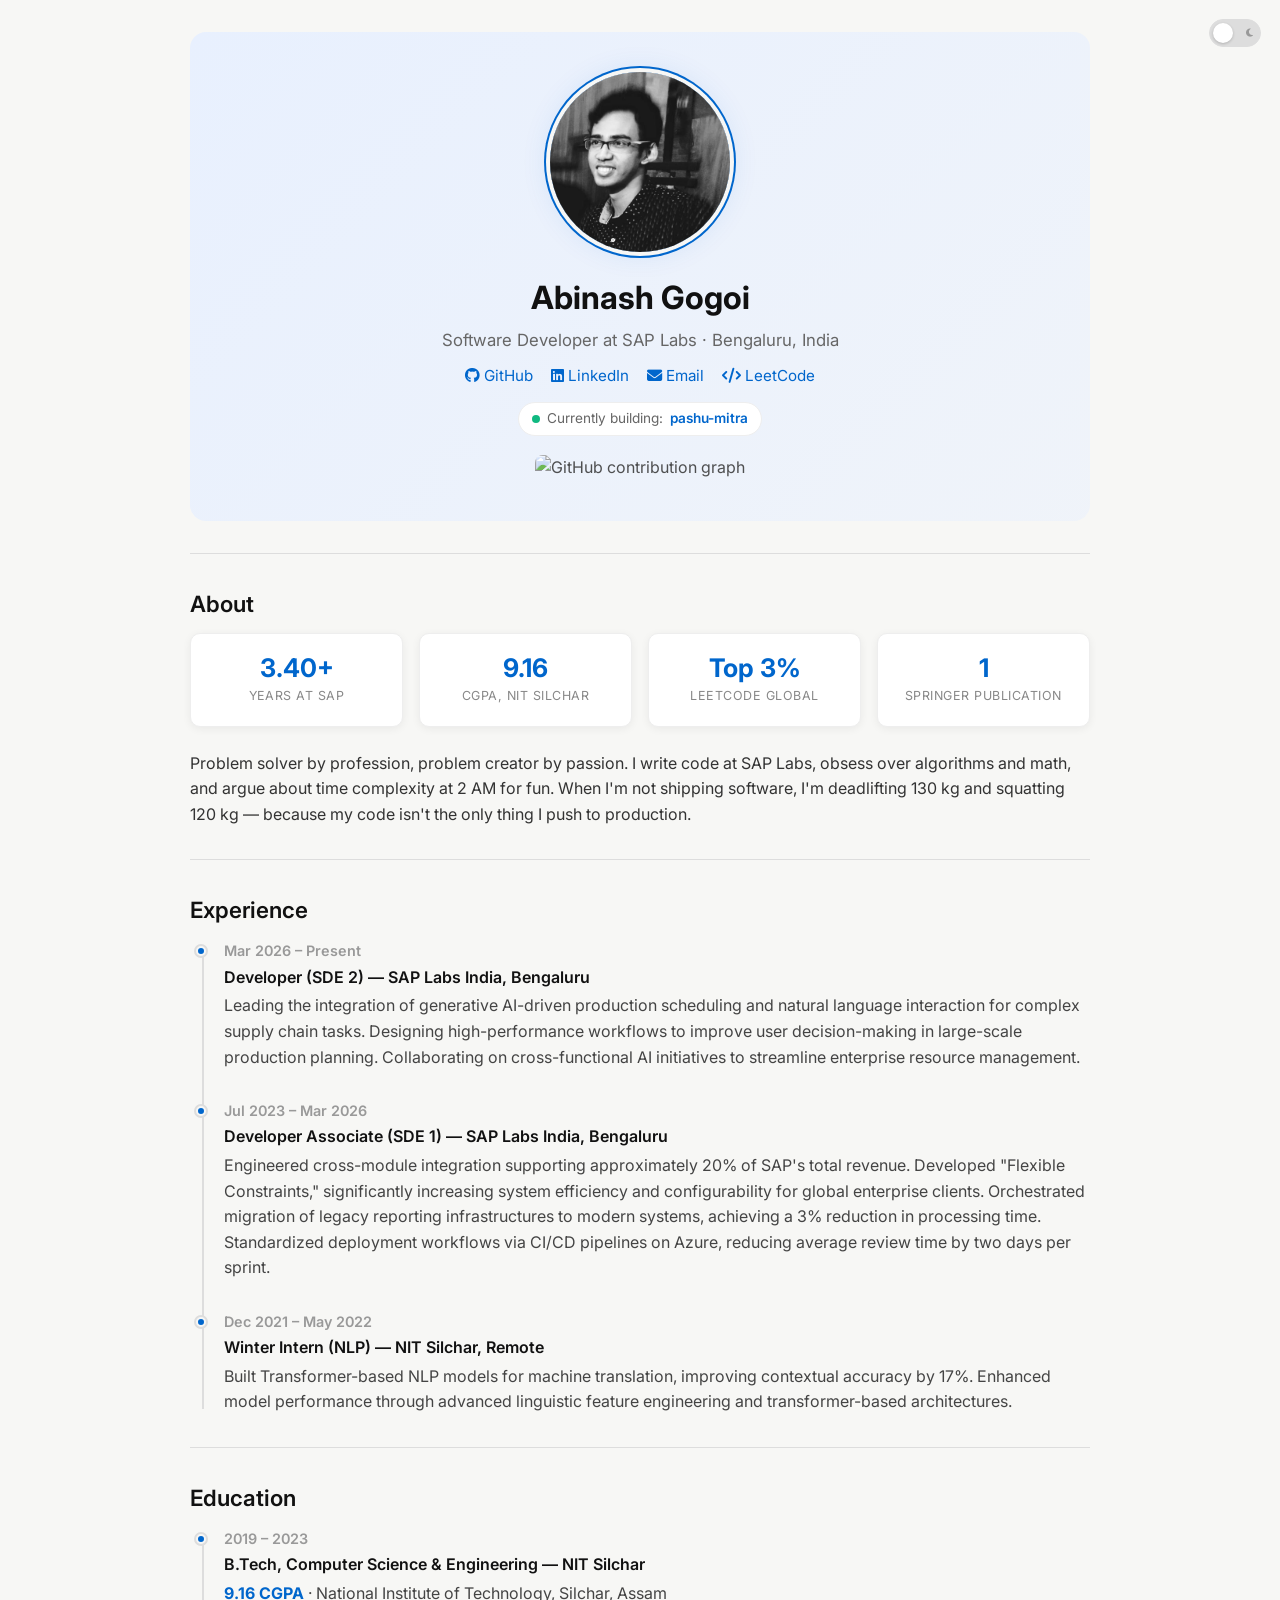
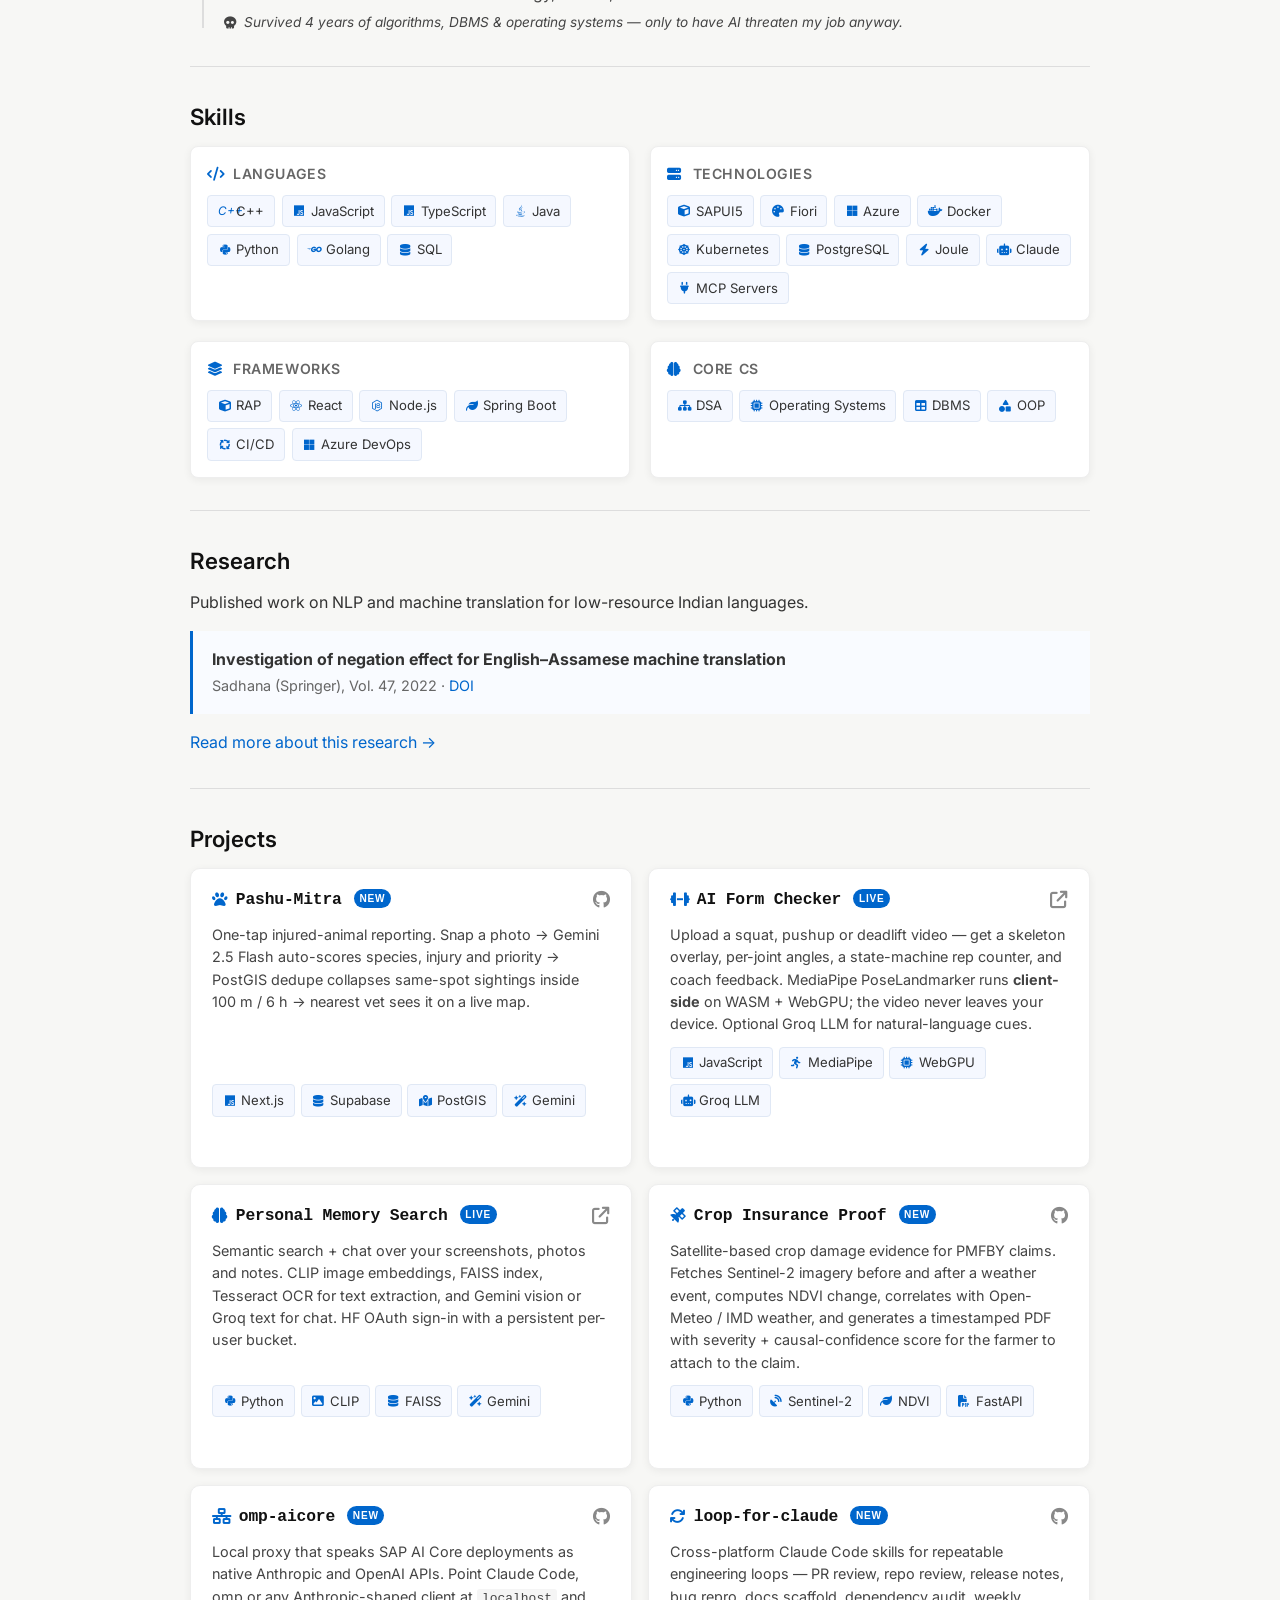
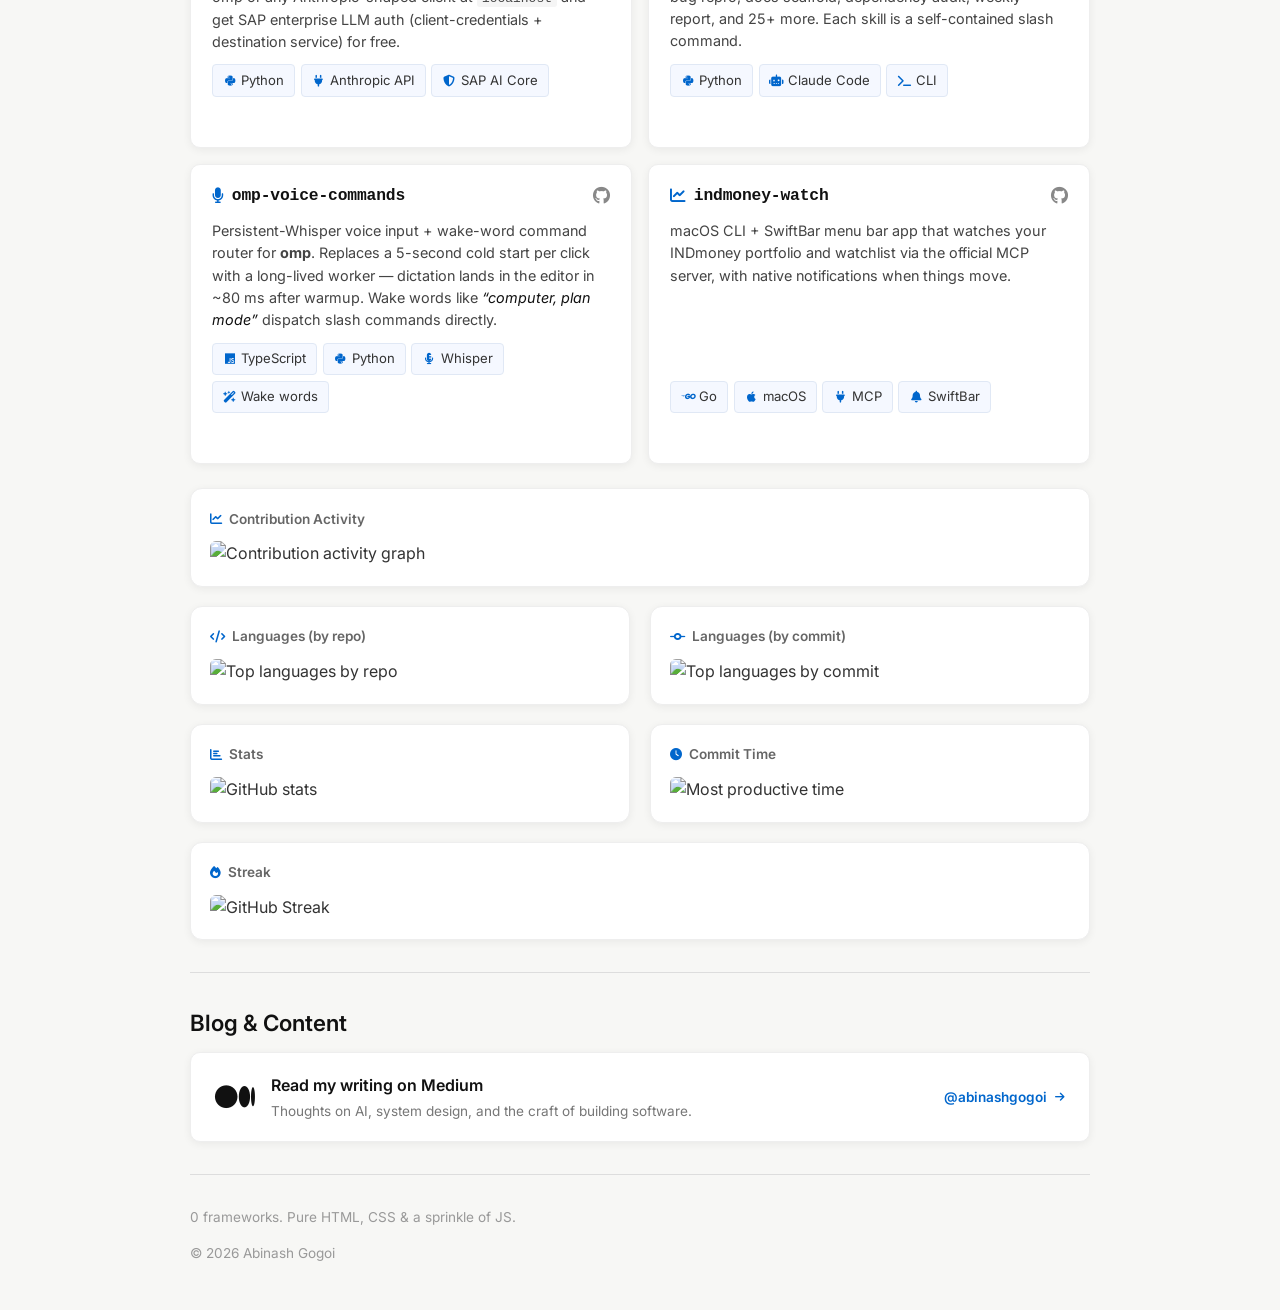
==== commit de1ad137: "fix: graph alignment — Streak full-width, flex stretch for equal heights, centered images" ====
--- a/index.html
+++ b/index.html
@@ -564,7 +564,7 @@
             loading="lazy"
           />
         </div>
-        <div class="graph-card">
+        <div class="graph-card graph-card-wide">
           <h3><i class="fas fa-fire"></i> Streak</h3>
           <img
             src="https://streak-stats.demolab.com?user=abinashstack&hide_border=true&background=00000000&ring=4d9fff&fire=10b981&currStreakLabel=888888&sideLabels=888888&currStreakNum=dddddd&sideNums=dddddd&dates=888888"
--- a/style.css
+++ b/style.css
@@ -1182,9 +1182,14 @@
   grid-template-columns: repeat(2, 1fr);
   gap: 1.2em;
   margin-top: 1.5em;
+  align-items: stretch;
 }
 
 .graph-card {
+  display: flex;
+  flex-direction: column;
+  align-items: center;
+  justify-content: flex-start;
   background: var(--bg-card);
   border: 1px solid var(--border);
   border-radius: 12px;
@@ -1207,6 +1212,8 @@
   display: flex;
   align-items: center;
   gap: 0.5em;
+  align-self: flex-start;
+  width: 100%;
 }
 
 .graph-card h3 i {
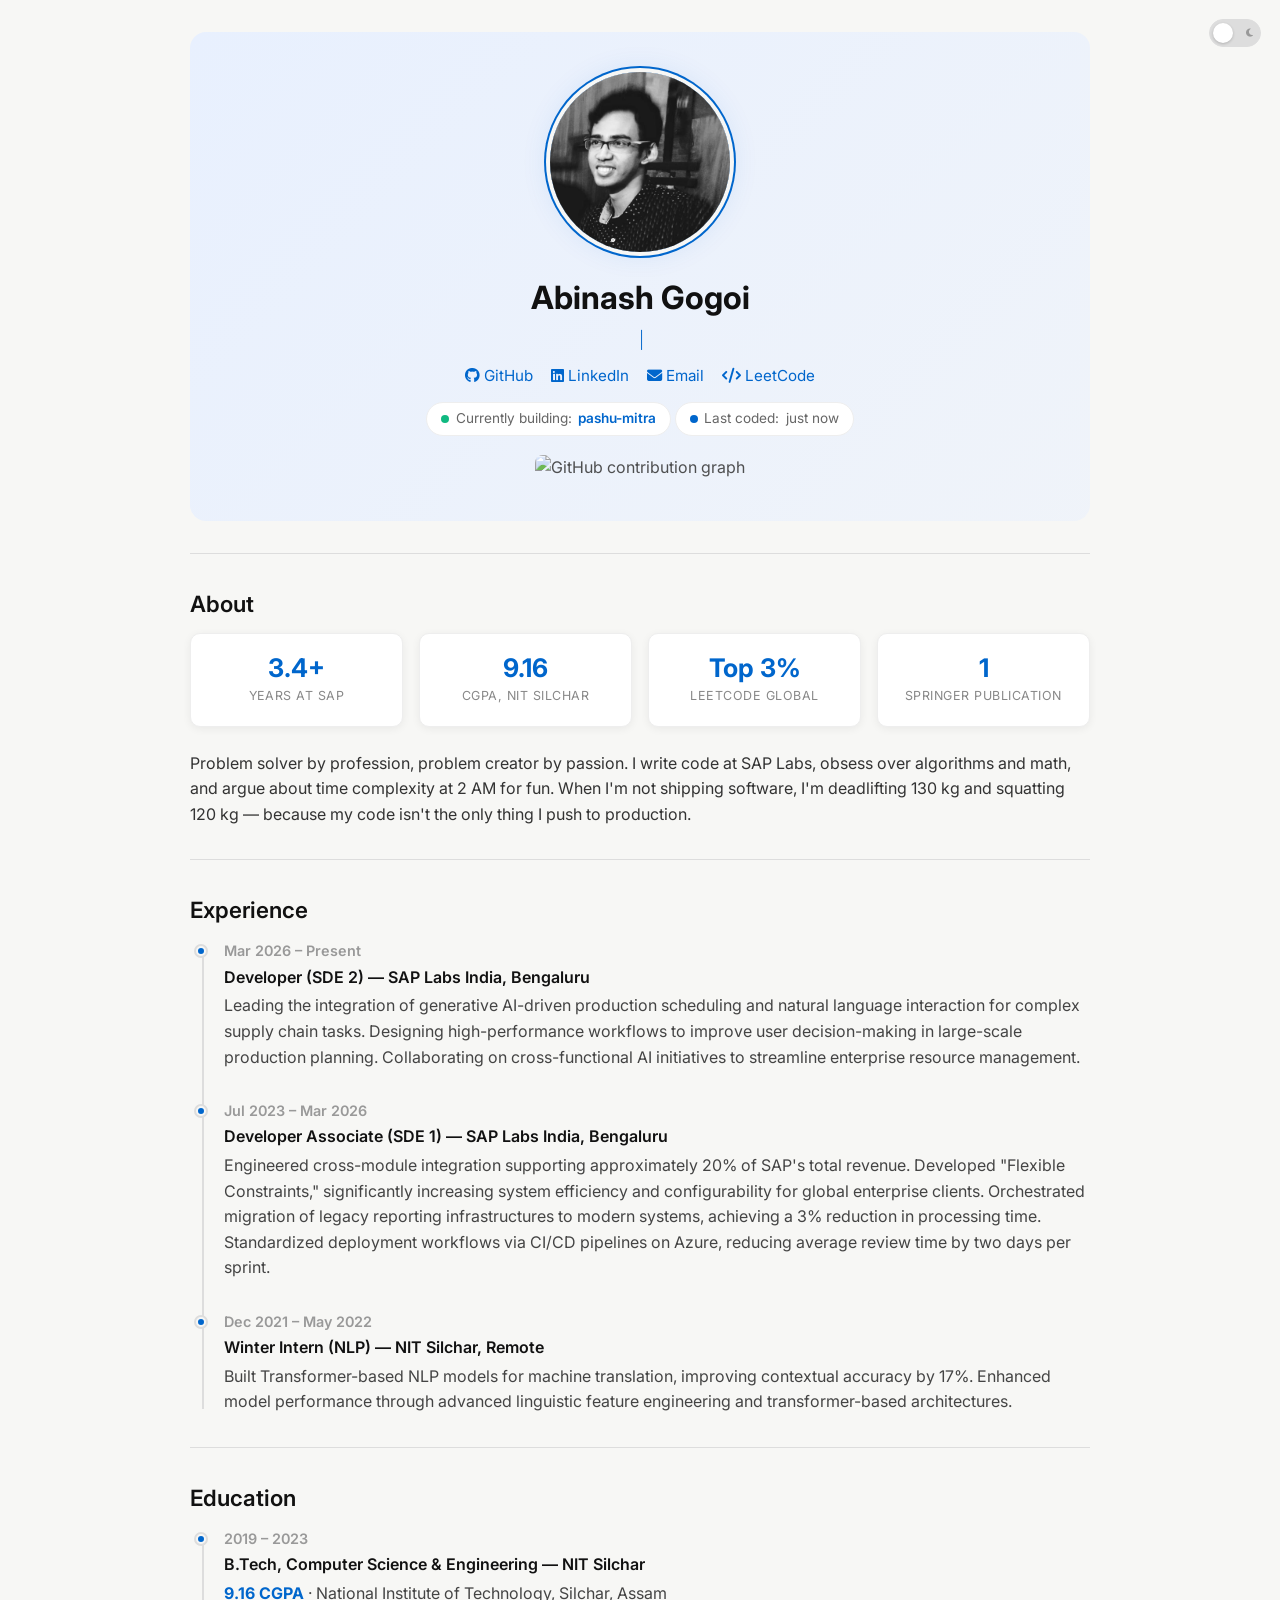
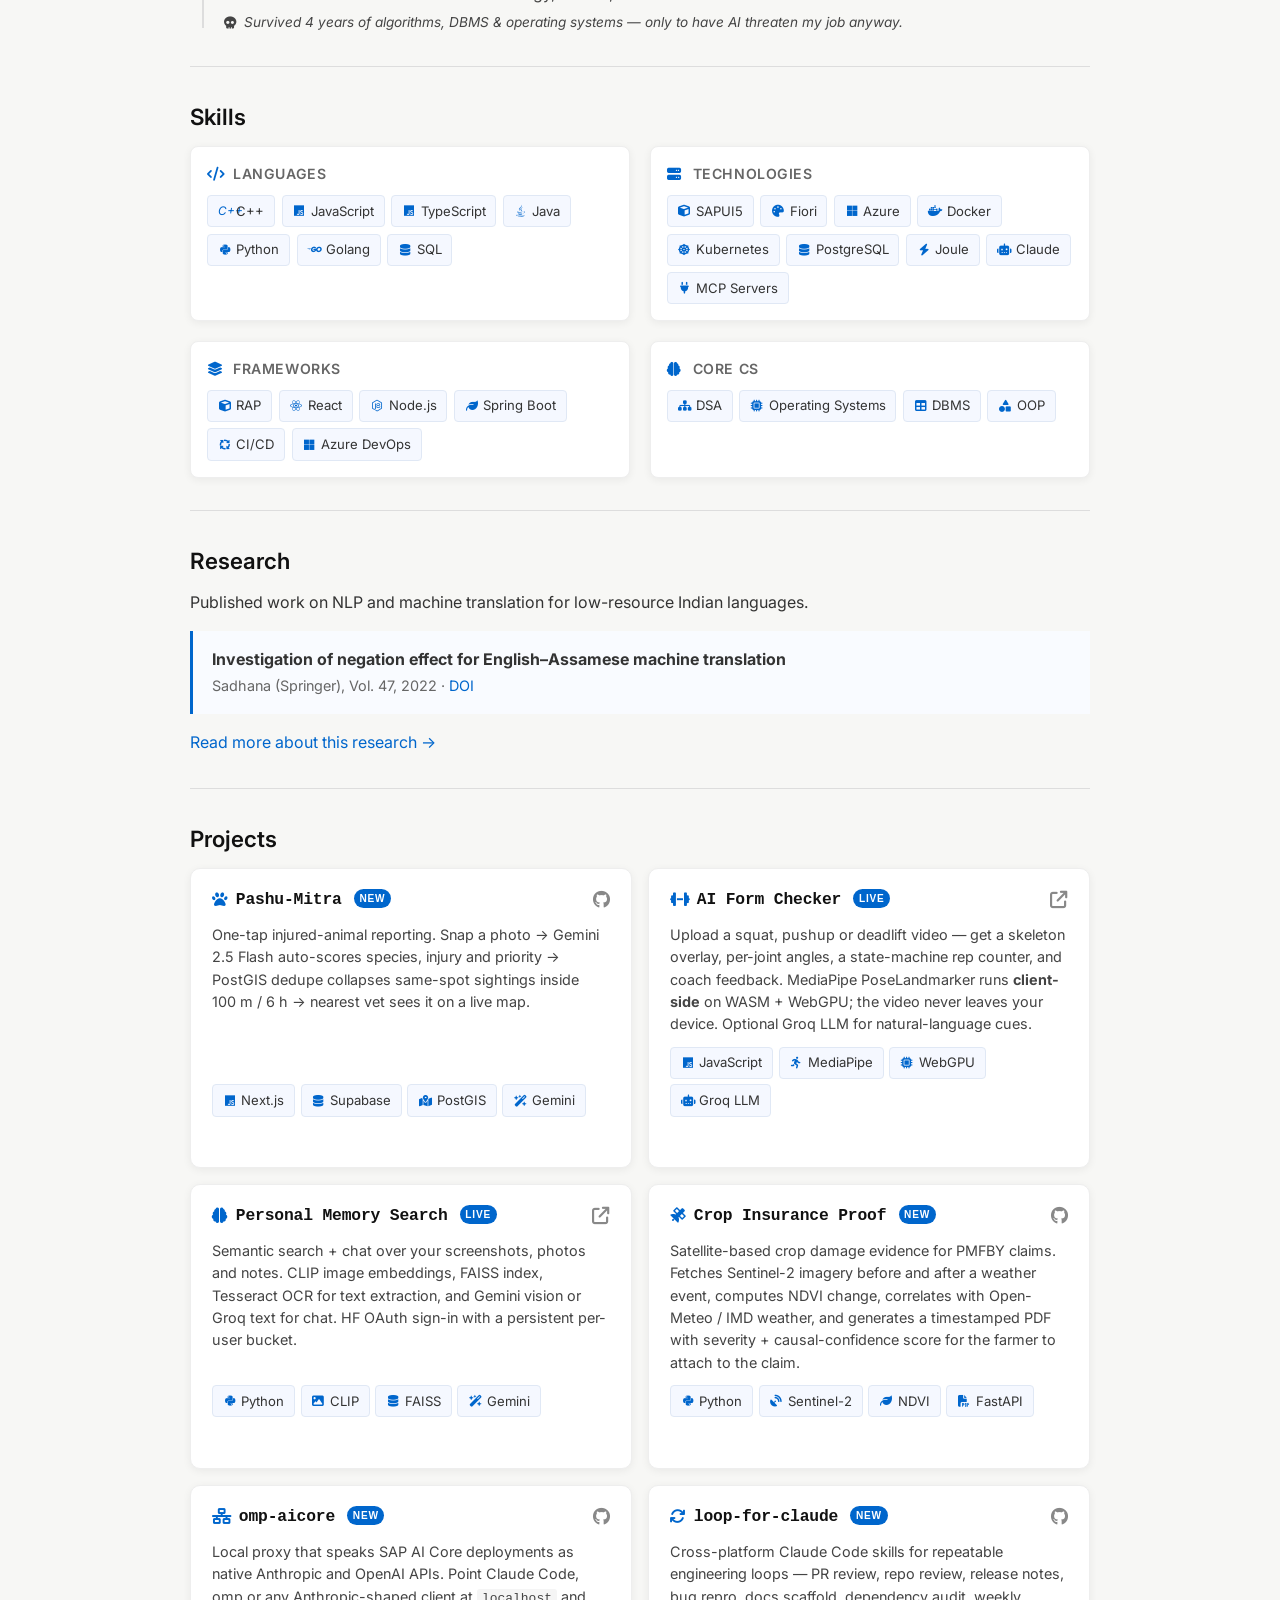
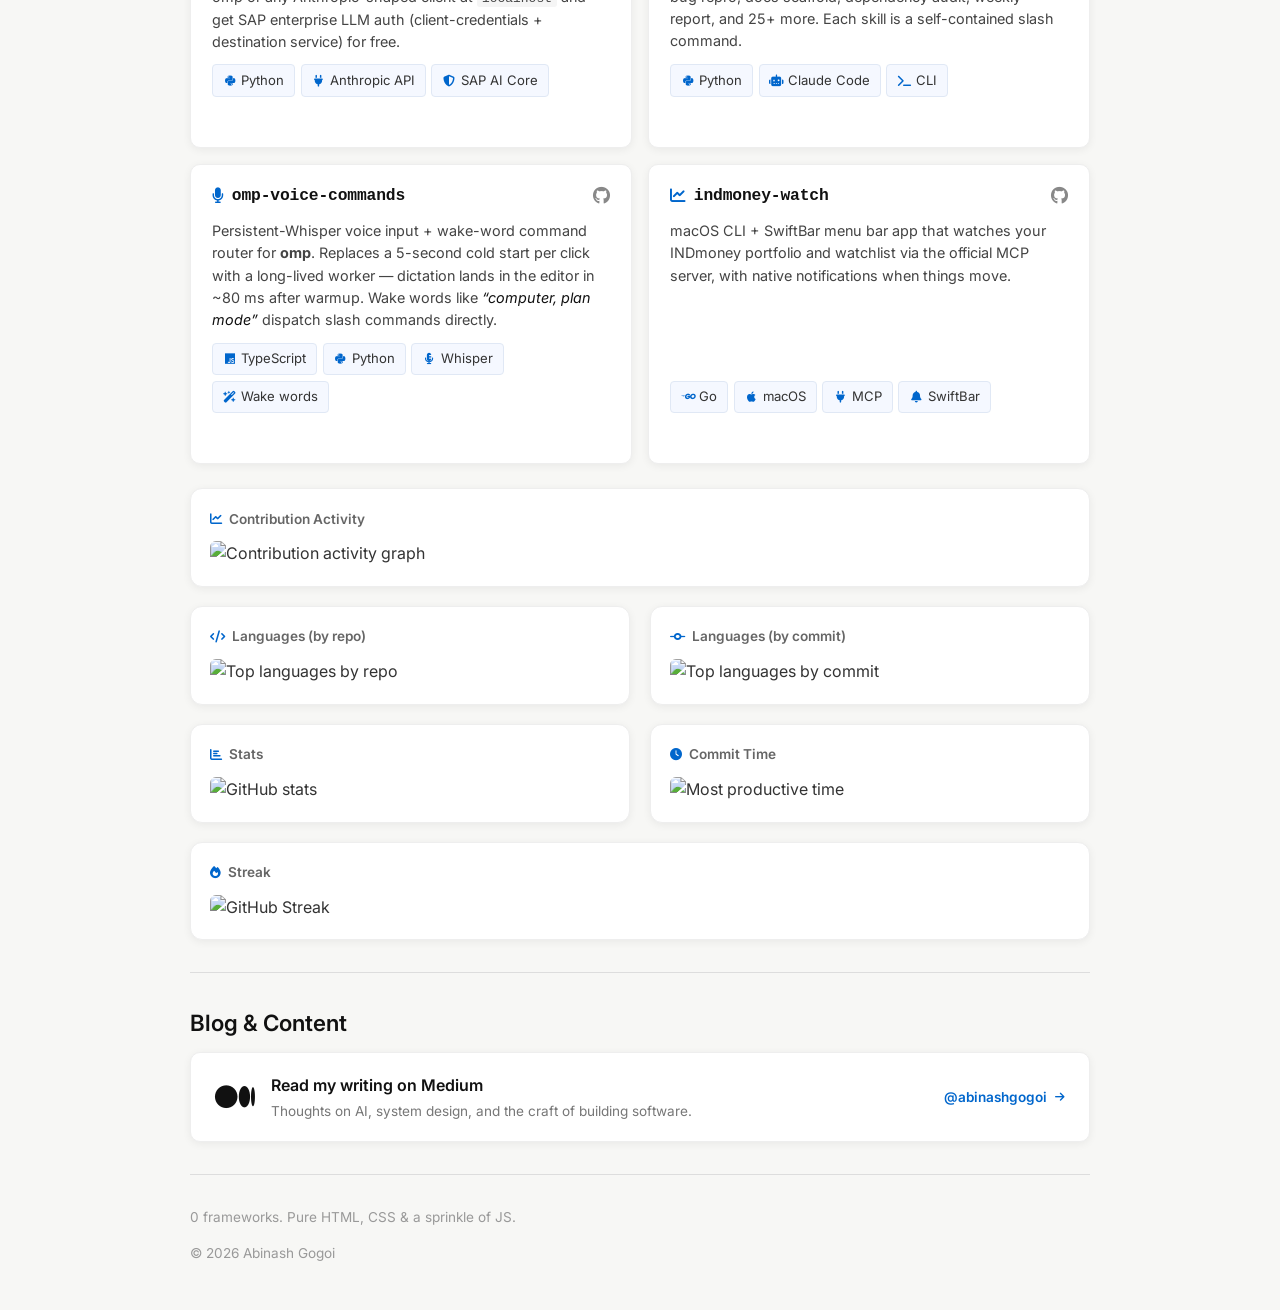
==== commit 7fedf48d: "feat: typewriter tagline, 3D tilt cards, scroll progress bar, live 'last coded' timestamp" ====
--- a/index.html
+++ b/index.html
@@ -21,6 +21,7 @@
     />
   </head>
   <body>
+    <div class="scroll-progress" aria-hidden="true"></div>
     <button
       class="theme-toggle"
       onclick="toggleTheme()"
@@ -35,7 +36,7 @@
         <img src="photo.jpg" alt="Abinash Gogoi" class="avatar" />
         <h1>Abinash Gogoi</h1>
         <p class="tagline">
-          Software Developer at SAP Labs &middot; Bengaluru, India
+          <span id="typed-text"></span><span class="cursor">|</span>
         </p>
         <div class="links">
           <a href="https://github.com/abinashstack"
@@ -55,6 +56,10 @@
           <span class="pulse-dot"></span>
           Currently building:
           <a href="https://github.com/abinashstack/pashu-mitra" target="_blank" rel="noopener noreferrer" id="current-project">pashu-mitra</a>
+        </div>
+        <div class="currently-building last-coded-pill">
+          <span class="pulse-dot pulse-dot-blue"></span>
+          Last coded: <span id="last-coded">just now</span>
         </div>
         <div class="gh-graph">
           <img
@@ -780,6 +785,84 @@
           })
           .catch(function () {});
       })();
+
+    <script>
+      // Typing tagline
+      (function () {
+        var phrases = [
+          "Software Developer at SAP Labs · Bengaluru",
+          "Builds AI agents that quietly work",
+          "Deadlifts 130 kg · Squats 120 kg",
+          "Ships at 2 AM for fun",
+          "NLP researcher turned product engineer",
+        ];
+        var el = document.getElementById("typed-text");
+        if (!el) return;
+        var pi = 0, ci = 0, deleting = false, pause = 0;
+        function tick() {
+          var phrase = phrases[pi];
+          if (pause > 0) { pause--; requestAnimationFrame(tick); return; }
+          if (!deleting) {
+            ci++;
+            el.textContent = phrase.slice(0, ci);
+            if (ci >= phrase.length) { deleting = true; pause = 90; }
+          } else {
+            ci--;
+            el.textContent = phrase.slice(0, ci);
+            if (ci <= 0) { deleting = false; pi = (pi + 1) % phrases.length; pause = 20; }
+          }
+          setTimeout(tick, deleting ? 30 : 60);
+        }
+        tick();
+      })();
+
+      // Scroll progress bar
+      (function () {
+        var bar = document.querySelector(".scroll-progress");
+        if (!bar) return;
+        function update() {
+          var h = document.documentElement.scrollHeight - window.innerHeight;
+          var pct = h > 0 ? (window.scrollY / h) * 100 : 0;
+          bar.style.width = pct + "%";
+        }
+        window.addEventListener("scroll", update, { passive: true });
+        update();
+      })();
+
+      // 3D tilt on project cards
+      (function () {
+        var cards = document.querySelectorAll(".project-card");
+        cards.forEach(function (card) {
+          card.addEventListener("mousemove", function (e) {
+            var rect = card.getBoundingClientRect();
+            var x = (e.clientX - rect.left) / rect.width - 0.5;
+            var y = (e.clientY - rect.top) / rect.height - 0.5;
+            card.style.transform =
+              "perspective(600px) rotateY(" + (x * 6) + "deg) rotateX(" + (-y * 6) + "deg) translateY(-2px)";
+          });
+          card.addEventListener("mouseleave", function () {
+            card.style.transform = "";
+          });
+        });
+      })();
+
+      // Last coded timestamp
+      (function () {
+        var el = document.getElementById("last-coded");
+        if (!el) return;
+        fetch("https://api.github.com/users/abinashstack/events/public?per_page=1")
+          .then(function (r) { return r.json(); })
+          .then(function (events) {
+            if (!events.length) return;
+            var d = new Date(events[0].created_at);
+            var diff = Math.round((Date.now() - d.getTime()) / 60000);
+            if (diff < 1) el.textContent = "just now";
+            else if (diff < 60) el.textContent = diff + " min ago";
+            else if (diff < 1440) el.textContent = Math.round(diff / 60) + " hr ago";
+            else el.textContent = Math.round(diff / 1440) + " day(s) ago";
+          })
+          .catch(function () {});
+      })();
     </script>
   </body>
 </html>
--- a/style.css
+++ b/style.css
@@ -1241,3 +1241,39 @@
     grid-template-columns: 1fr;
   }
 }
+
+/* ─── Scroll progress bar ─── */
+.scroll-progress {
+  position: fixed;
+  top: 0;
+  left: 0;
+  height: 3px;
+  width: 0;
+  background: linear-gradient(90deg, var(--accent), #10b981);
+  z-index: 9999;
+  transition: width 0.1s linear;
+  border-radius: 0 2px 2px 0;
+}
+
+/* ─── Typing cursor ─── */
+.cursor {
+  display: inline-block;
+  margin-left: 2px;
+  font-weight: 300;
+  animation: blink 1s step-end infinite;
+  color: var(--accent);
+}
+
+@keyframes blink {
+  50% { opacity: 0; }
+}
+
+/* ─── 3D tilt smooth reset ─── */
+.project-card {
+  transition: box-shadow 0.2s, transform 0.15s ease-out, border-color 0.2s;
+}
+
+/* ─── Last-coded pill variant ─── */
+.pulse-dot-blue {
+  background: var(--accent);
+}
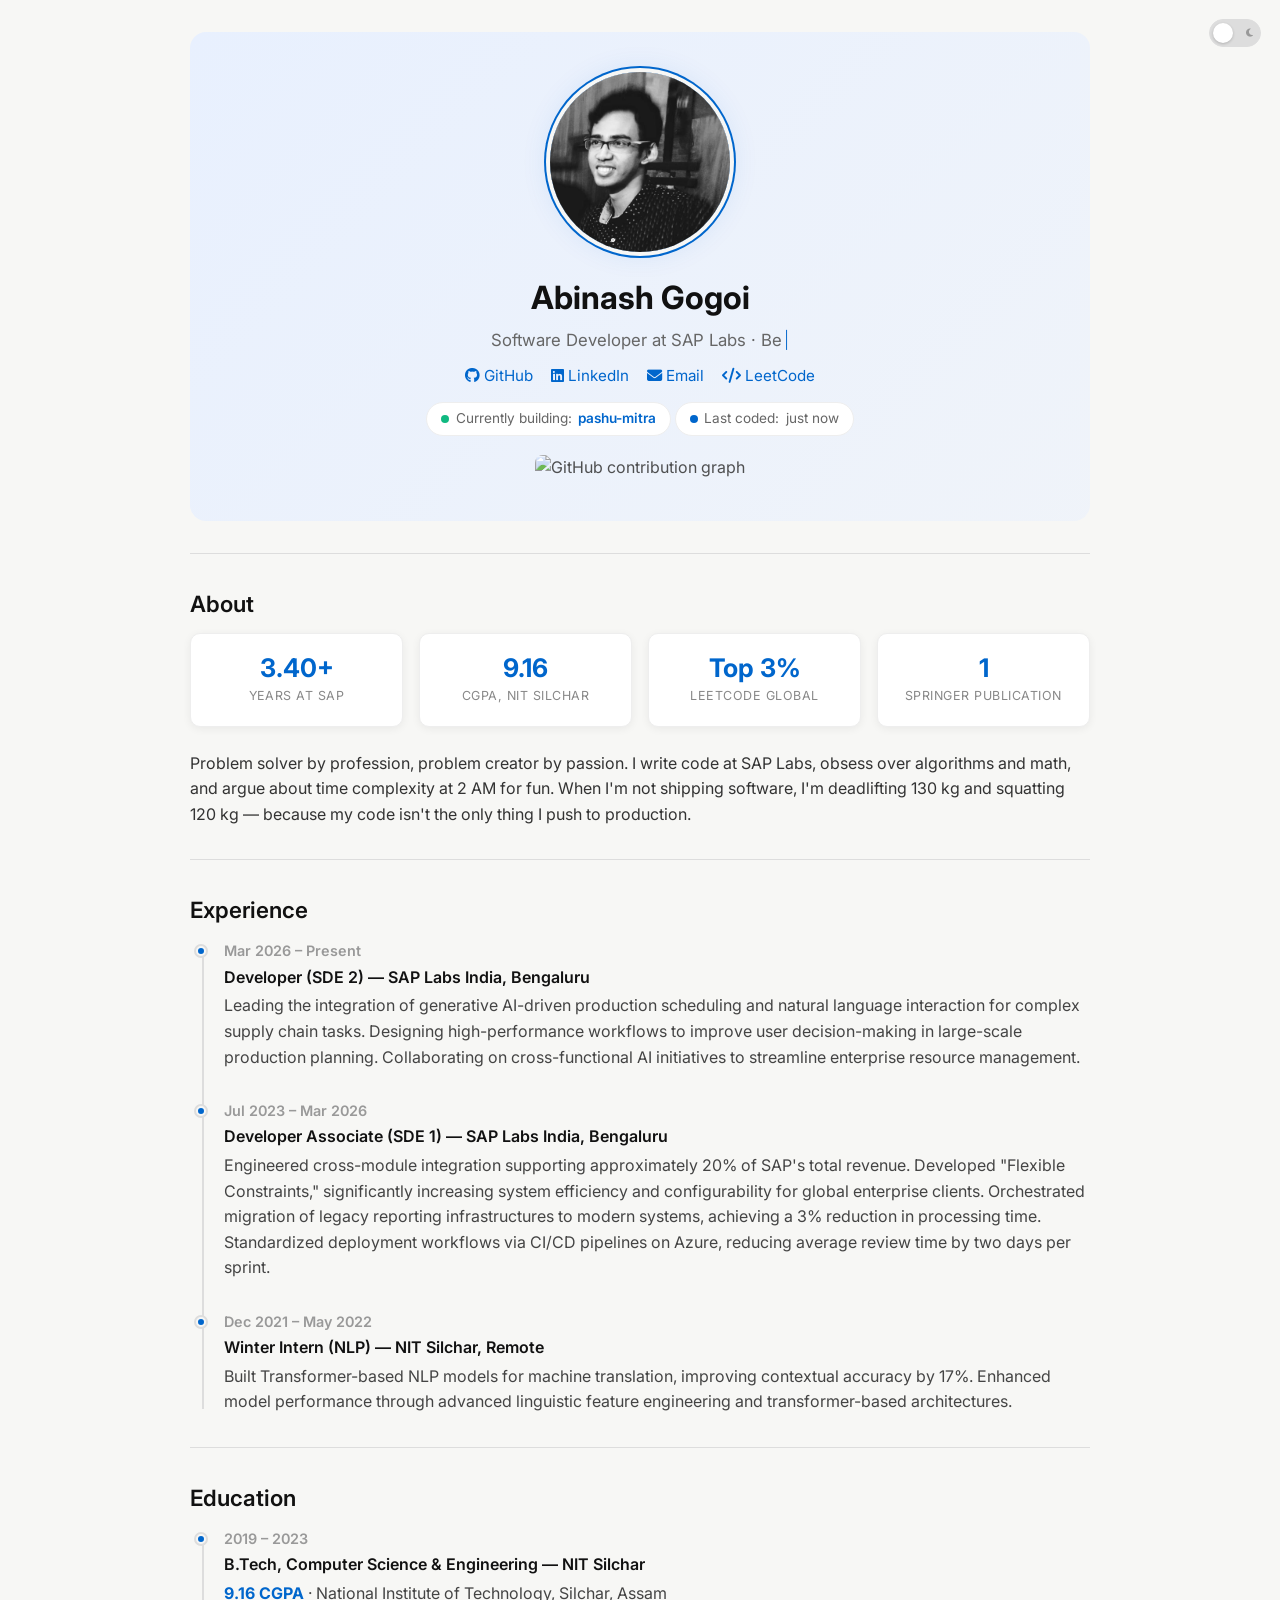
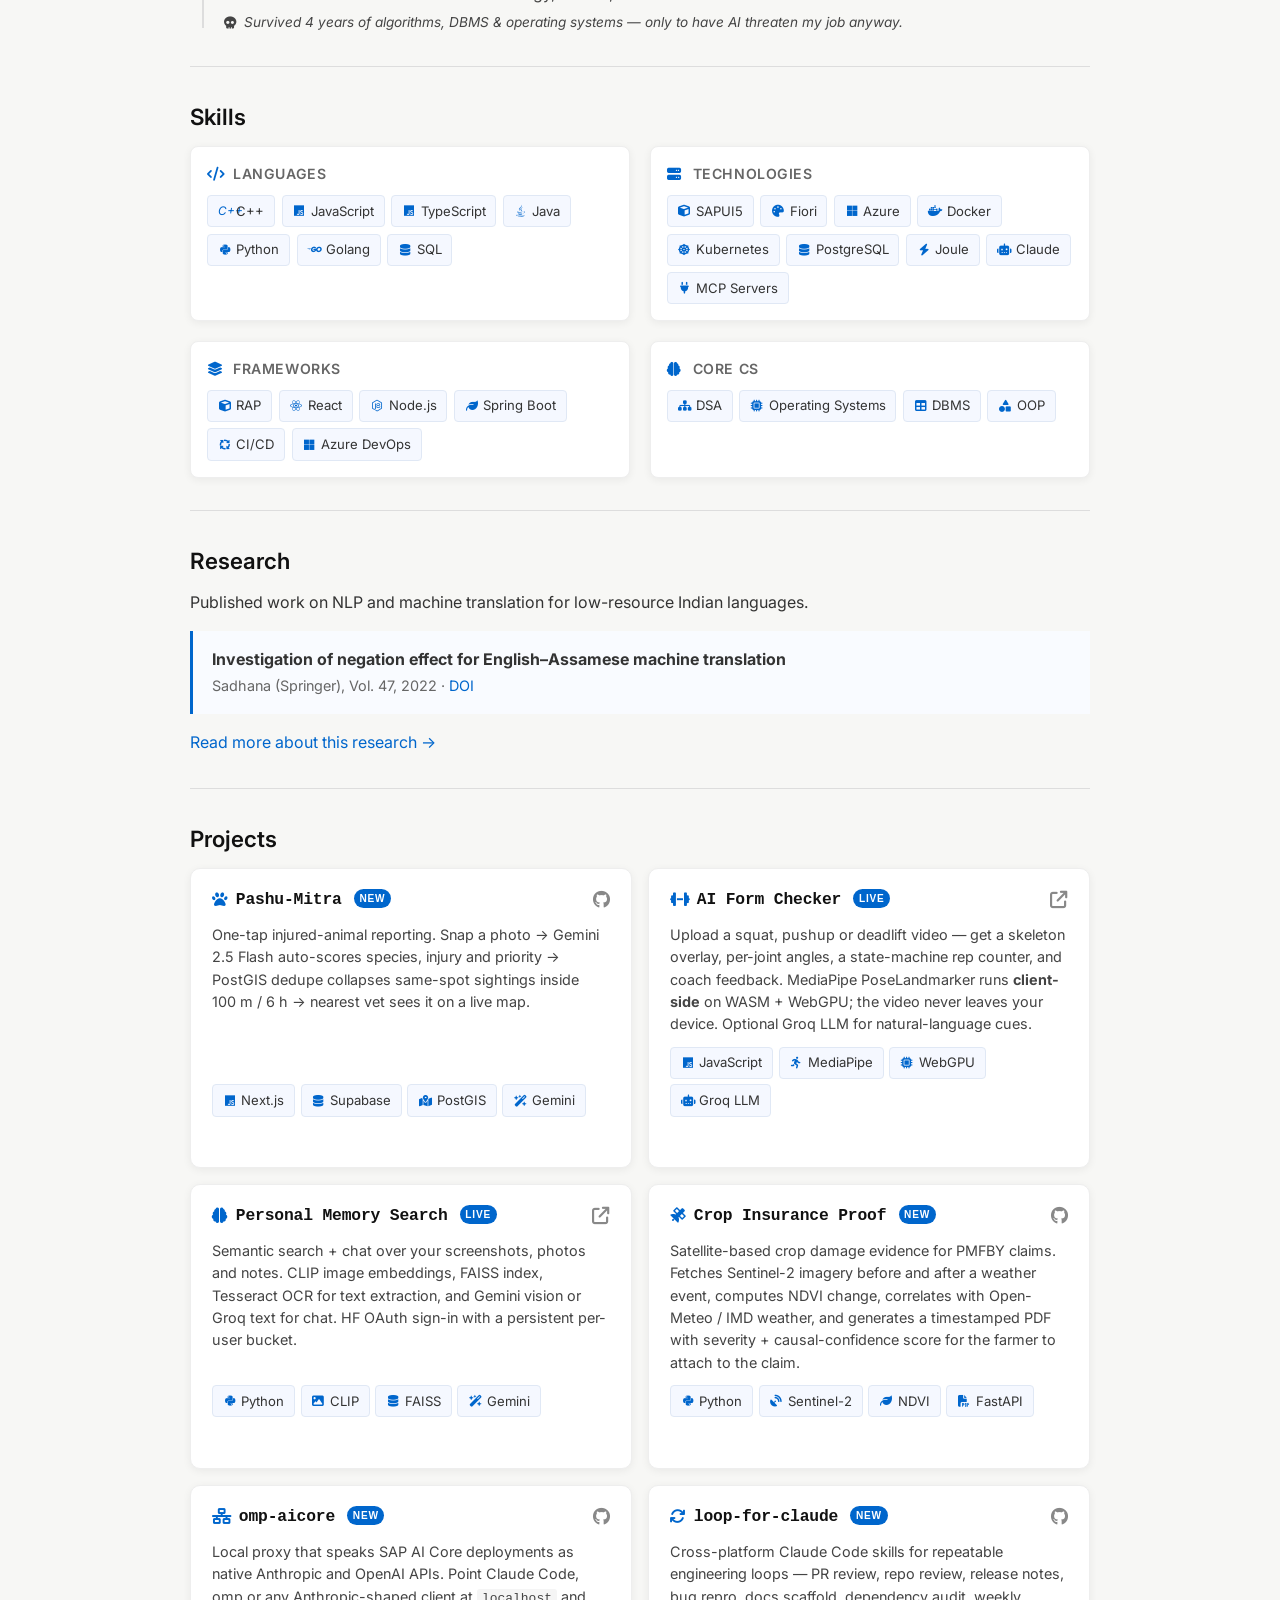
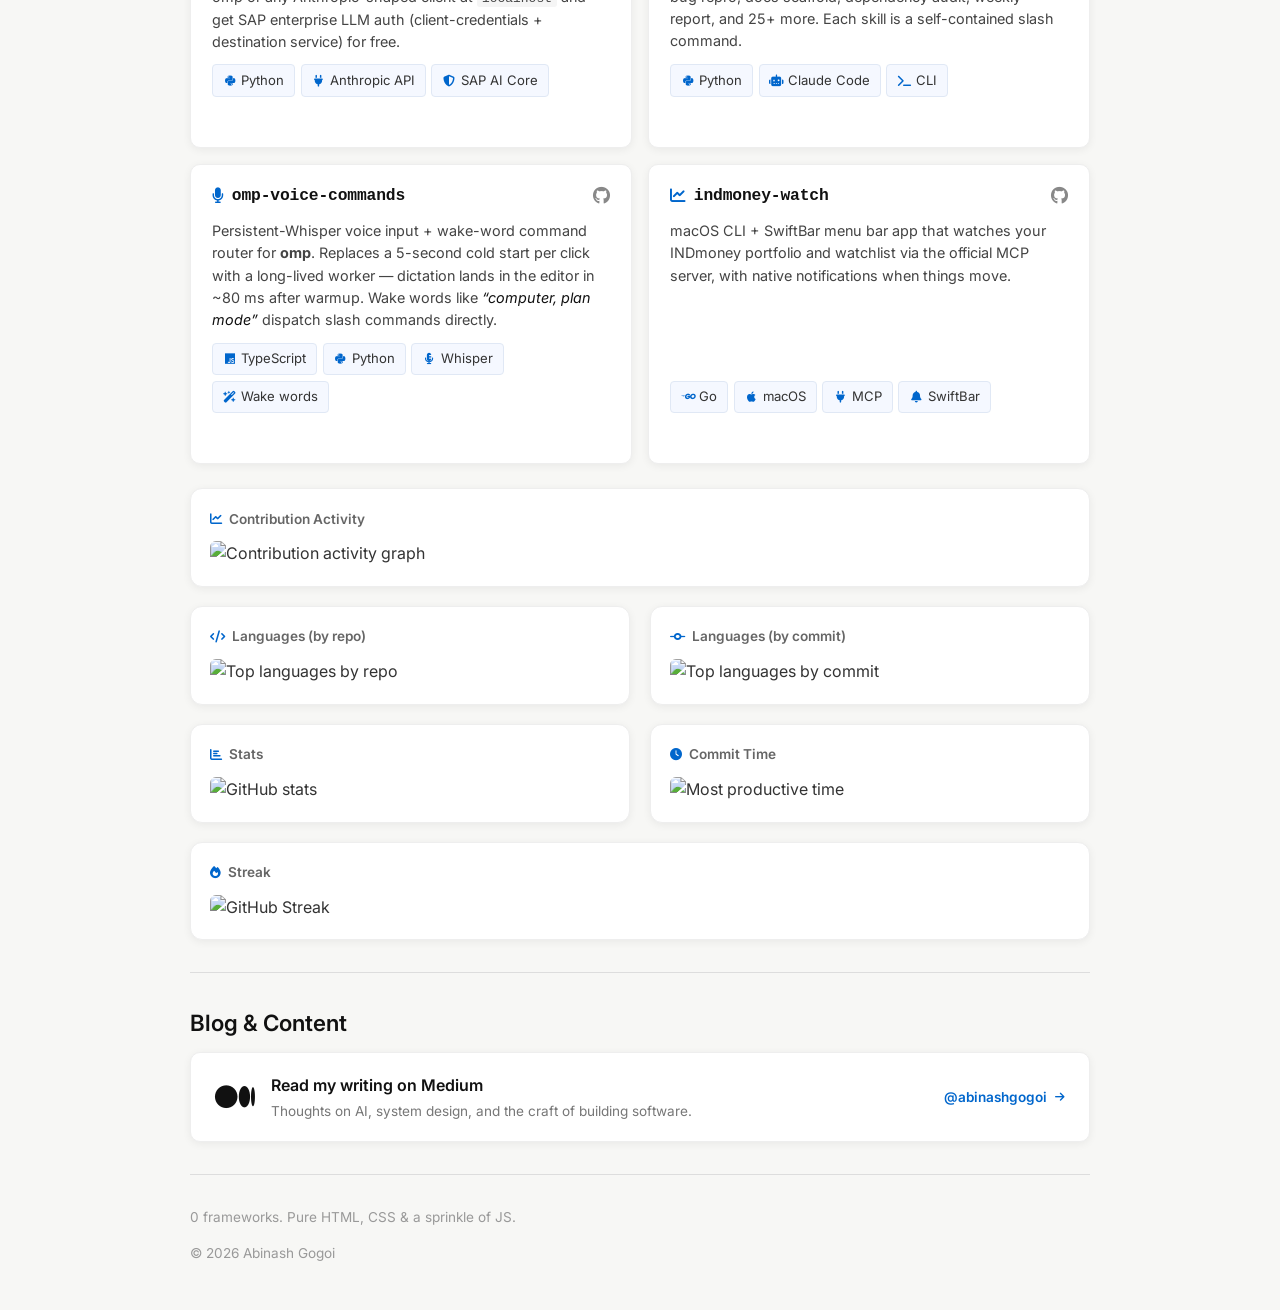
==== commit 646afdc0: "fix: close script block before typewriter block — fixes 'Unexpected token <' parse error" ====
--- a/index.html
+++ b/index.html
@@ -785,7 +785,7 @@
           })
           .catch(function () {});
       })();
-
+    </script>
     <script>
       // Typing tagline
       (function () {
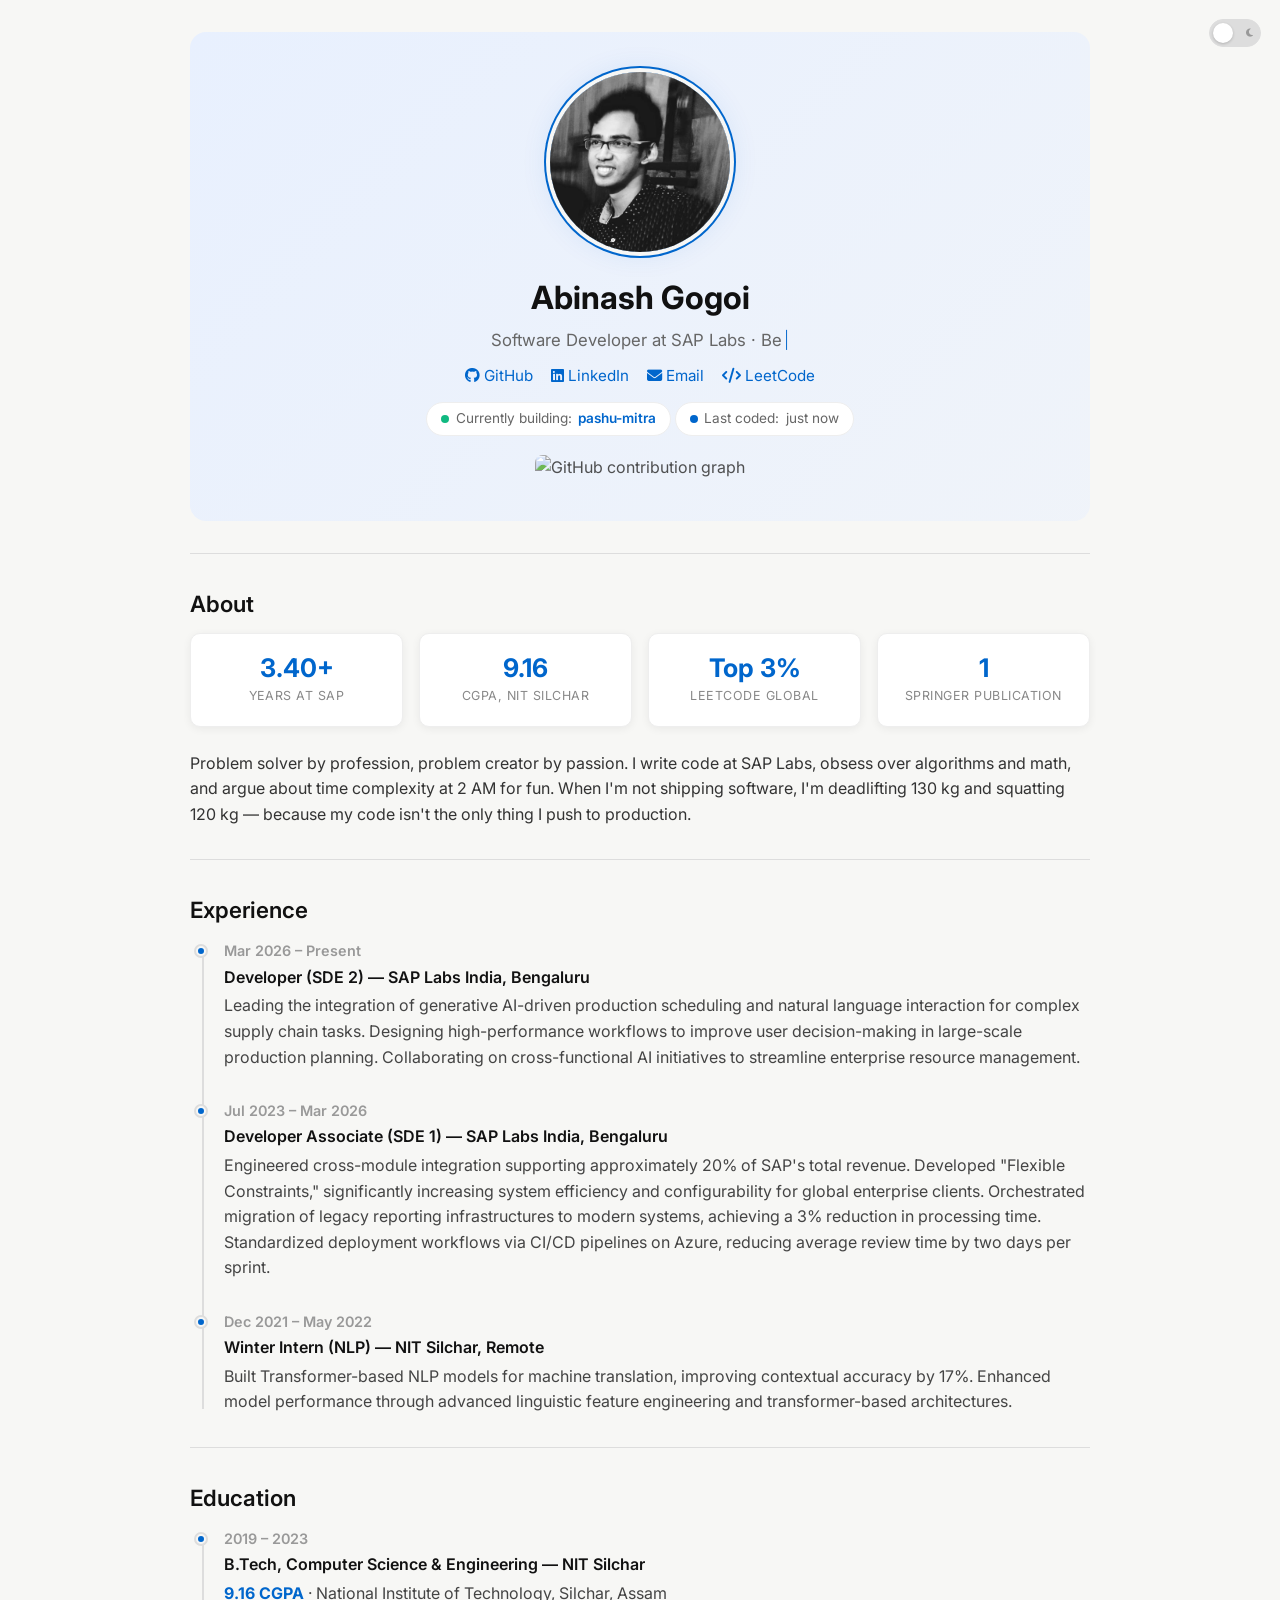
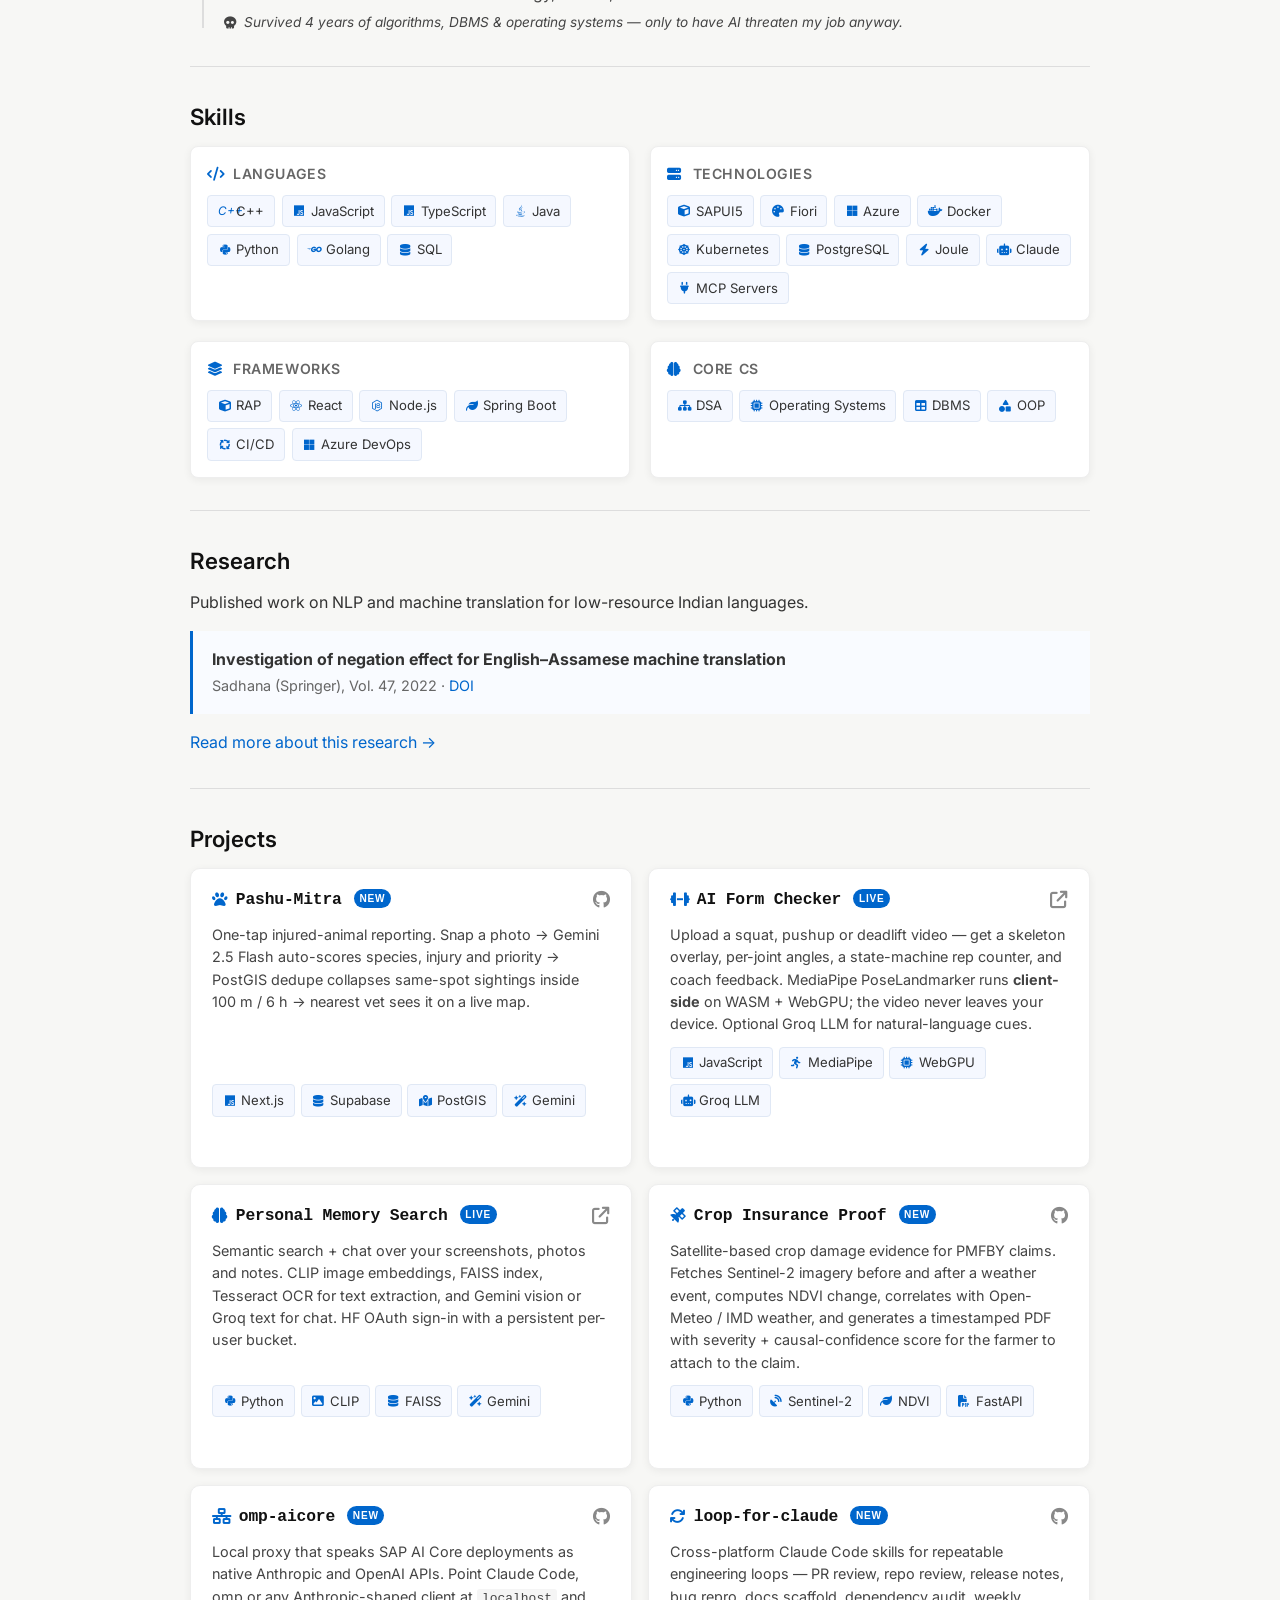
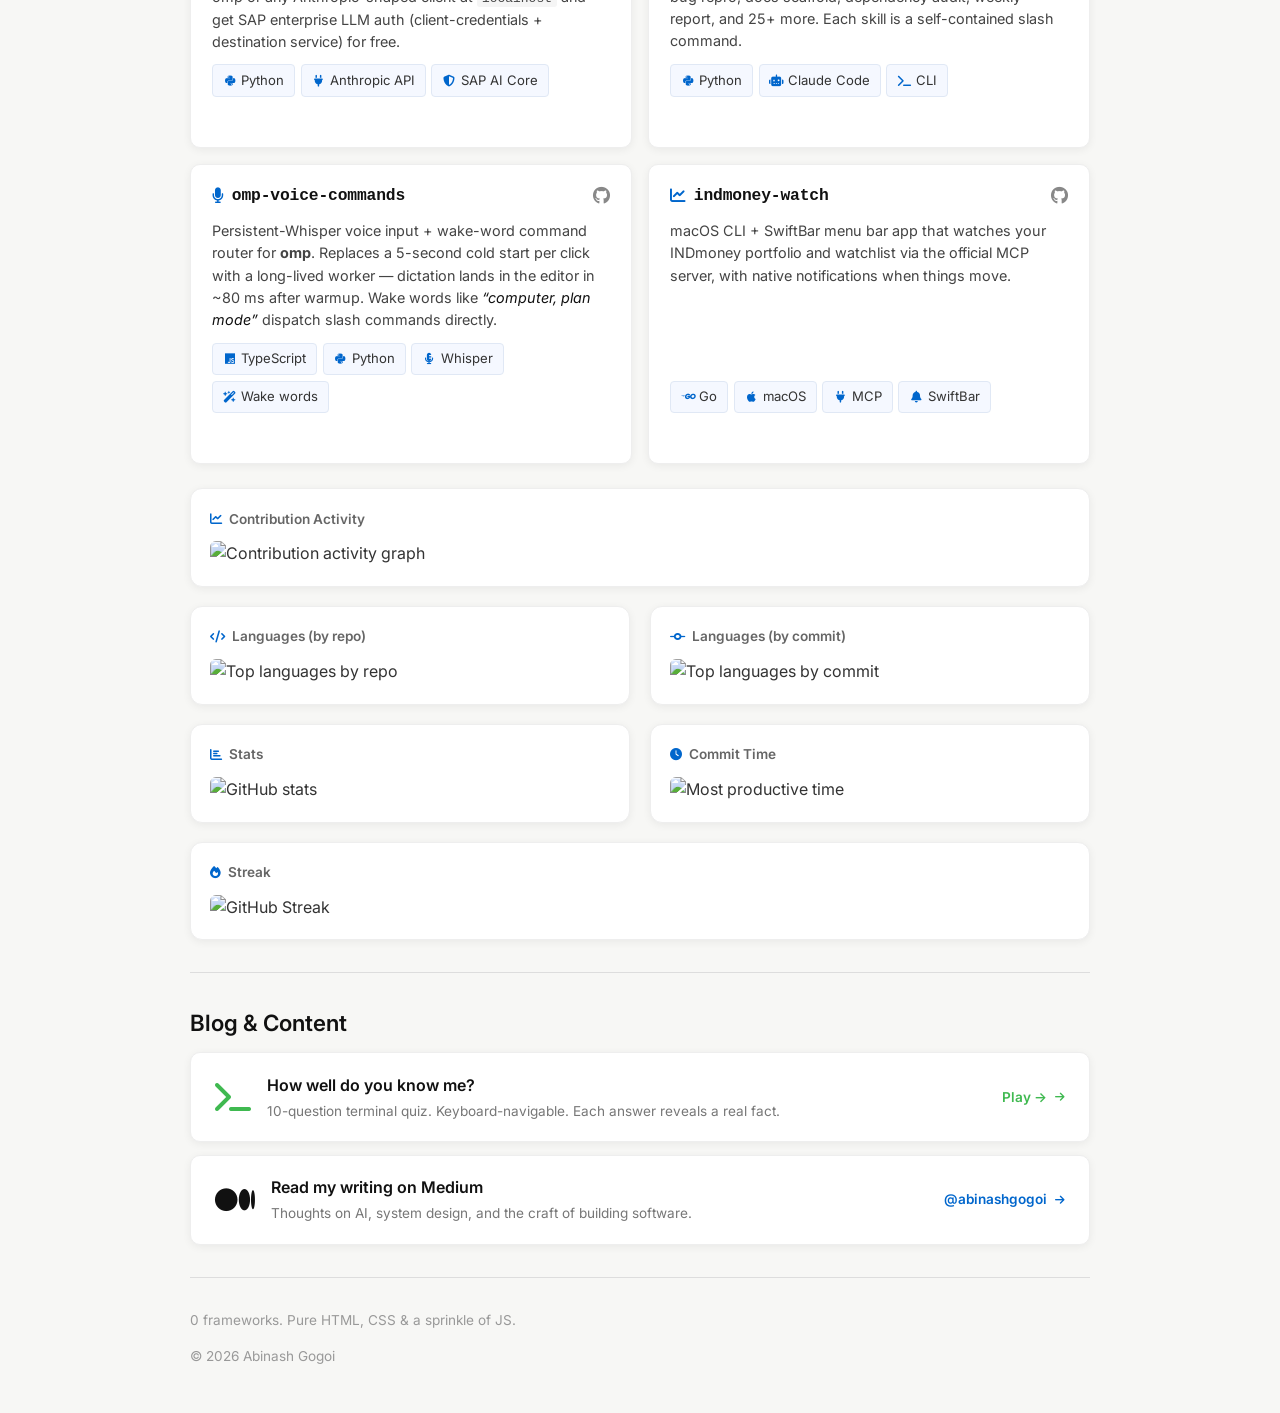
==== commit 5fc6295a: "feat: interactive terminal quiz — 10 questions about me, keyboard-navigable, reveals facts on each a" ====
--- a/index.html
+++ b/index.html
@@ -584,6 +584,21 @@
       <!-- Blog & Content -->
       <h2>Blog & Content</h2>
       <div class="content-cards">
+        <a href="/quiz.html" class="medium-card quiz-card">
+          <div class="medium-card-left">
+            <i class="fas fa-terminal medium-card-icon"></i>
+            <div>
+              <div class="medium-card-title">How well do you know me?</div>
+              <div class="medium-card-desc">
+                10-question terminal quiz. Keyboard-navigable. Each answer reveals a real fact.
+              </div>
+            </div>
+          </div>
+          <div class="medium-card-cta">
+            <span>Play →</span>
+            <i class="fas fa-arrow-right medium-arrow"></i>
+          </div>
+        </a>
         <a
           href="https://medium.com/@abinashgogoi"
           class="medium-card"
--- a/style.css
+++ b/style.css
@@ -1277,3 +1277,17 @@
 .pulse-dot-blue {
   background: var(--accent);
 }
+
+/* ─── Quiz card accent ─── */
+.quiz-card:hover {
+  border-color: #3fb950;
+  box-shadow: 0 4px 20px rgba(63, 185, 80, 0.12);
+}
+
+.quiz-card .medium-card-icon {
+  color: #3fb950;
+}
+
+.quiz-card .medium-card-cta {
+  color: #3fb950;
+}
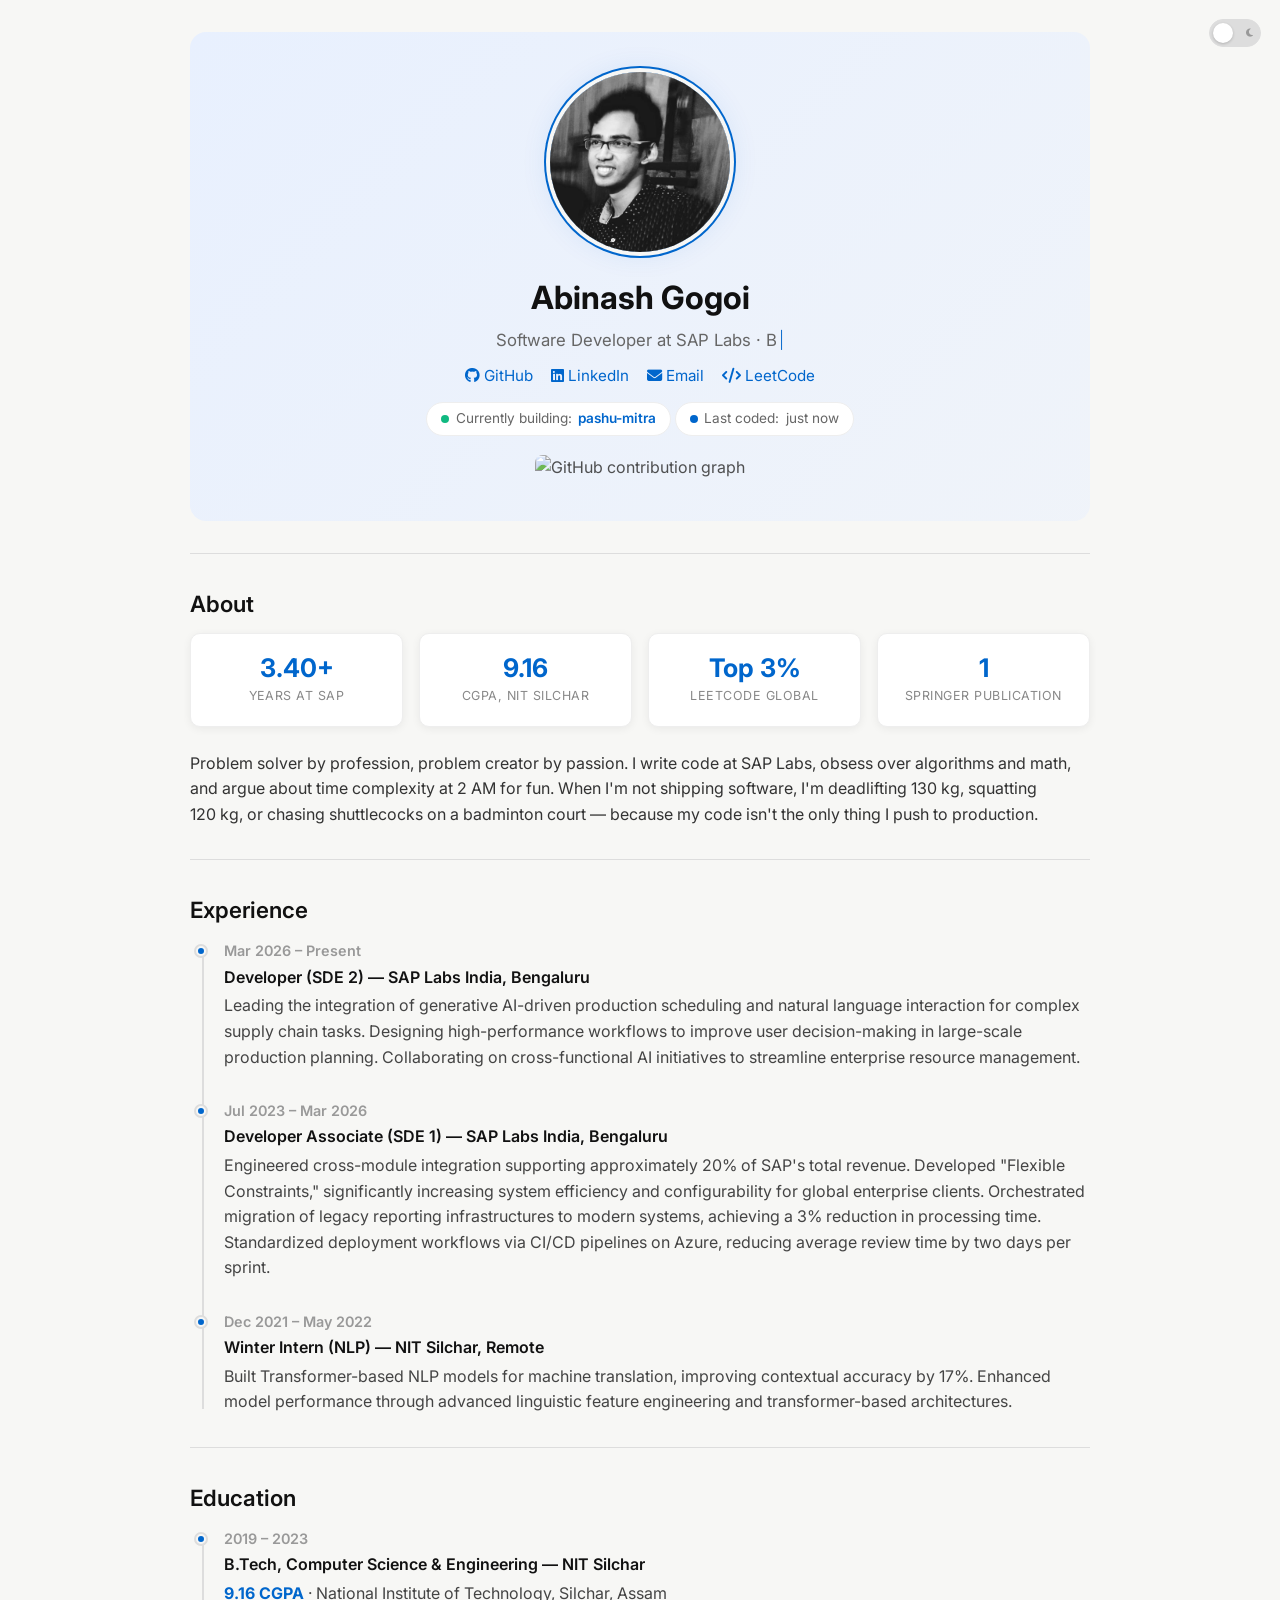
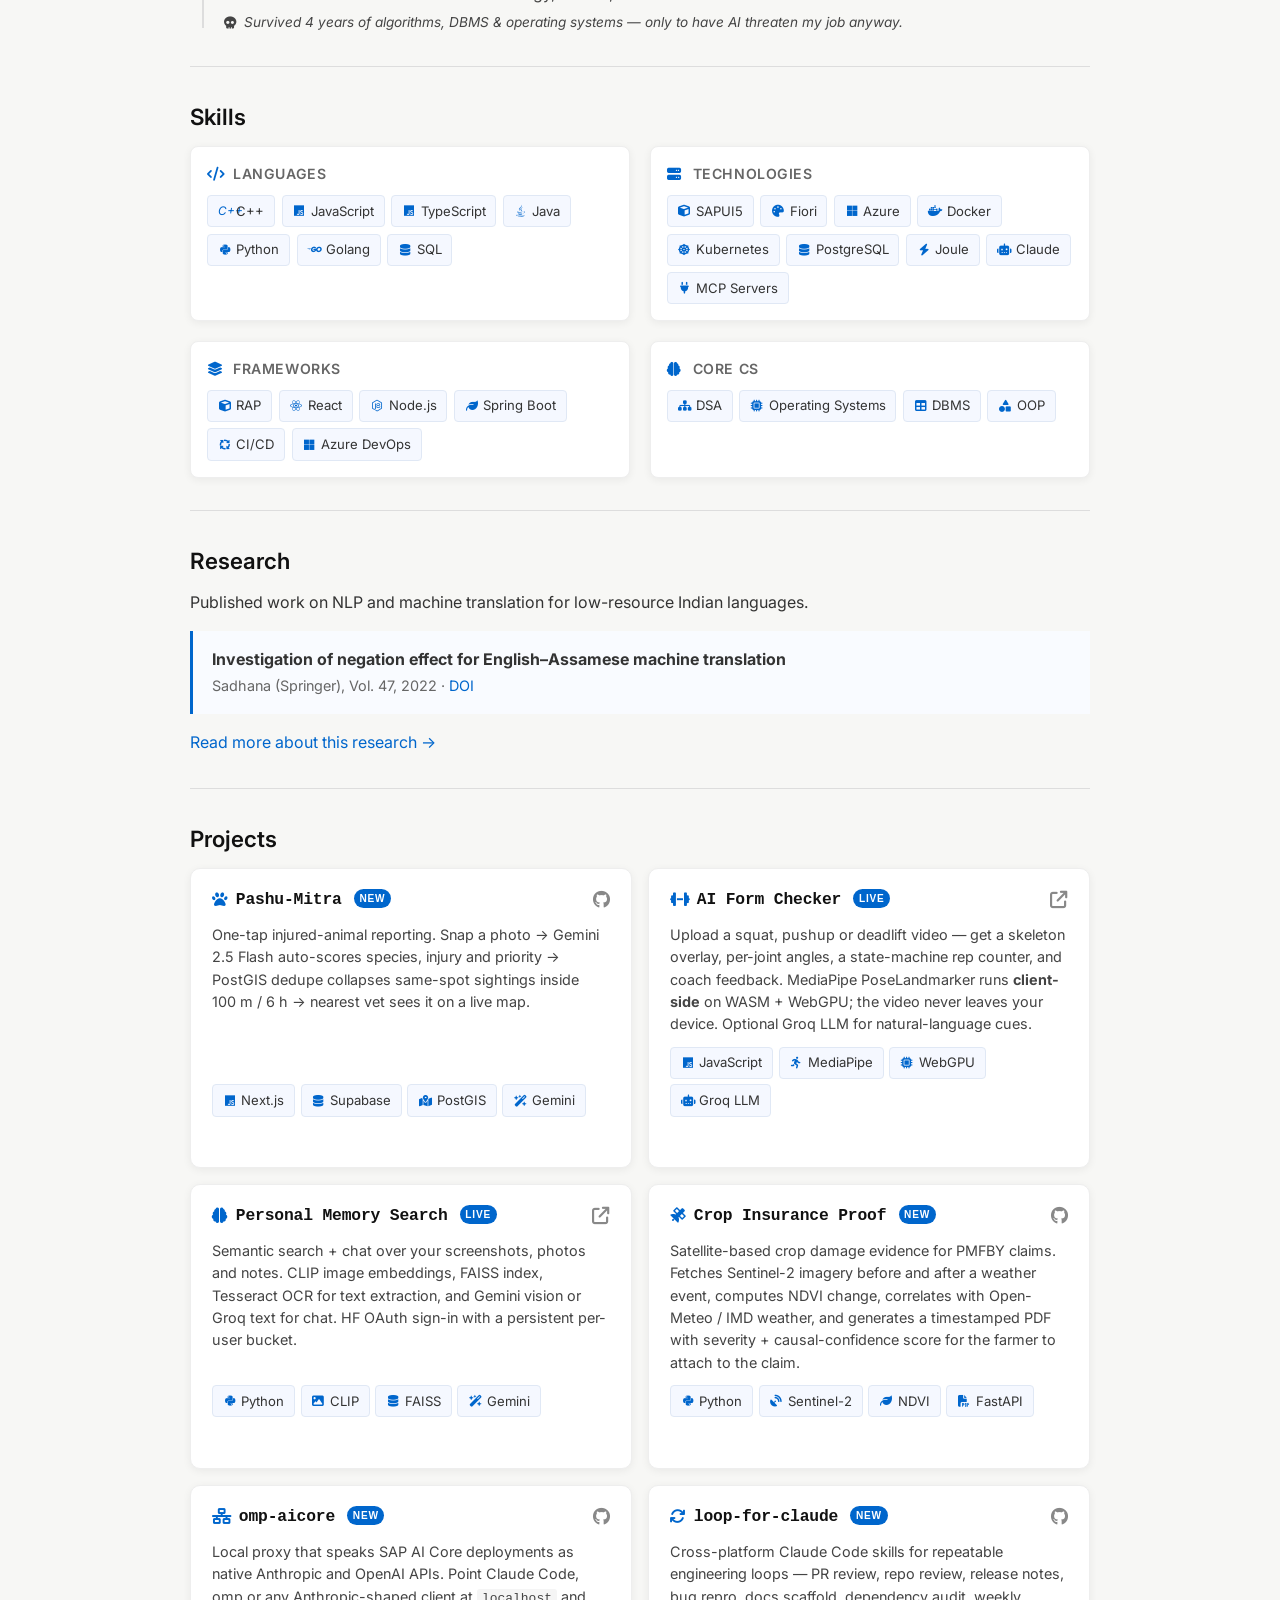
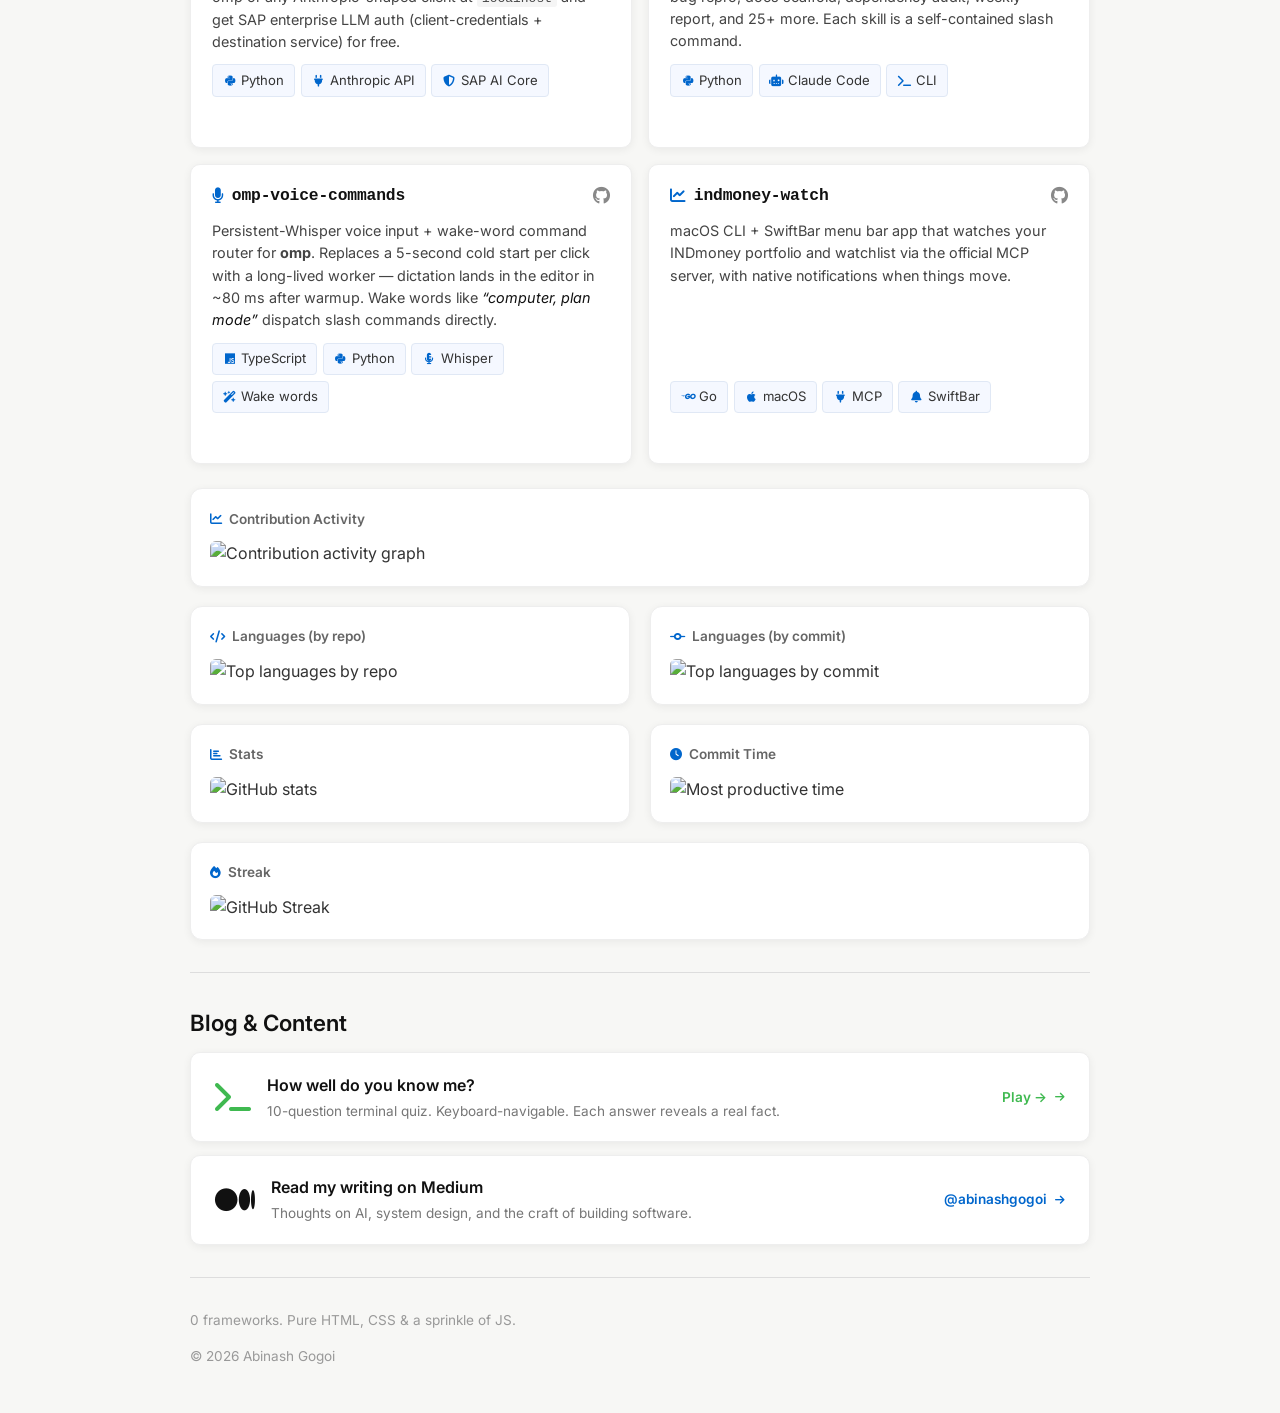
==== commit db7ae6eb: "chore(about): add badminton to the bio" ====
--- a/index.html
+++ b/index.html
@@ -96,8 +96,9 @@
         Problem solver by profession, problem creator by passion. I write code
         at SAP Labs, obsess over algorithms and math, and argue about time
         complexity at 2 AM for fun. When I'm not shipping software, I'm
-        deadlifting 130 kg and squatting 120 kg &mdash; because my code isn't
-        the only thing I push to production.
+        deadlifting 130&nbsp;kg, squatting 120&nbsp;kg, or chasing shuttlecocks
+        on a badminton court &mdash; because my code isn't the only thing I
+        push to production.
       </p>
 
       <hr />
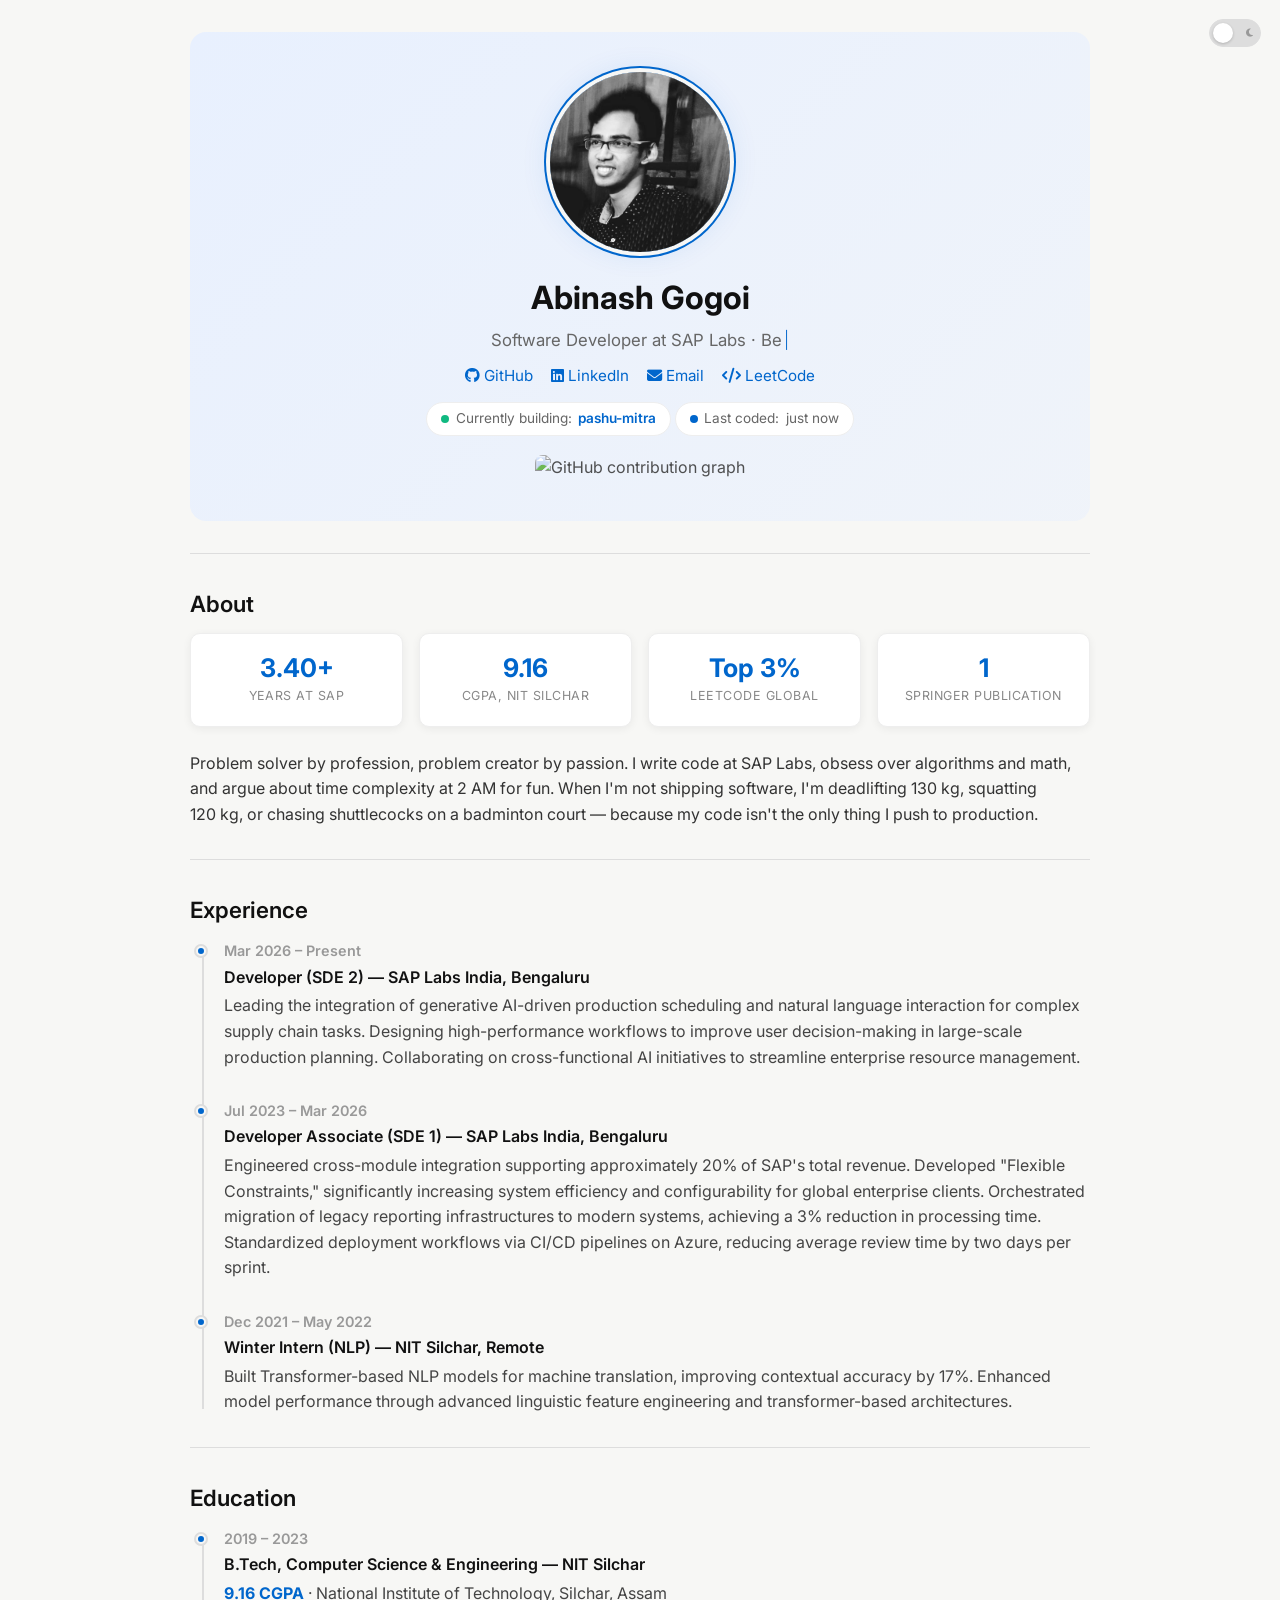
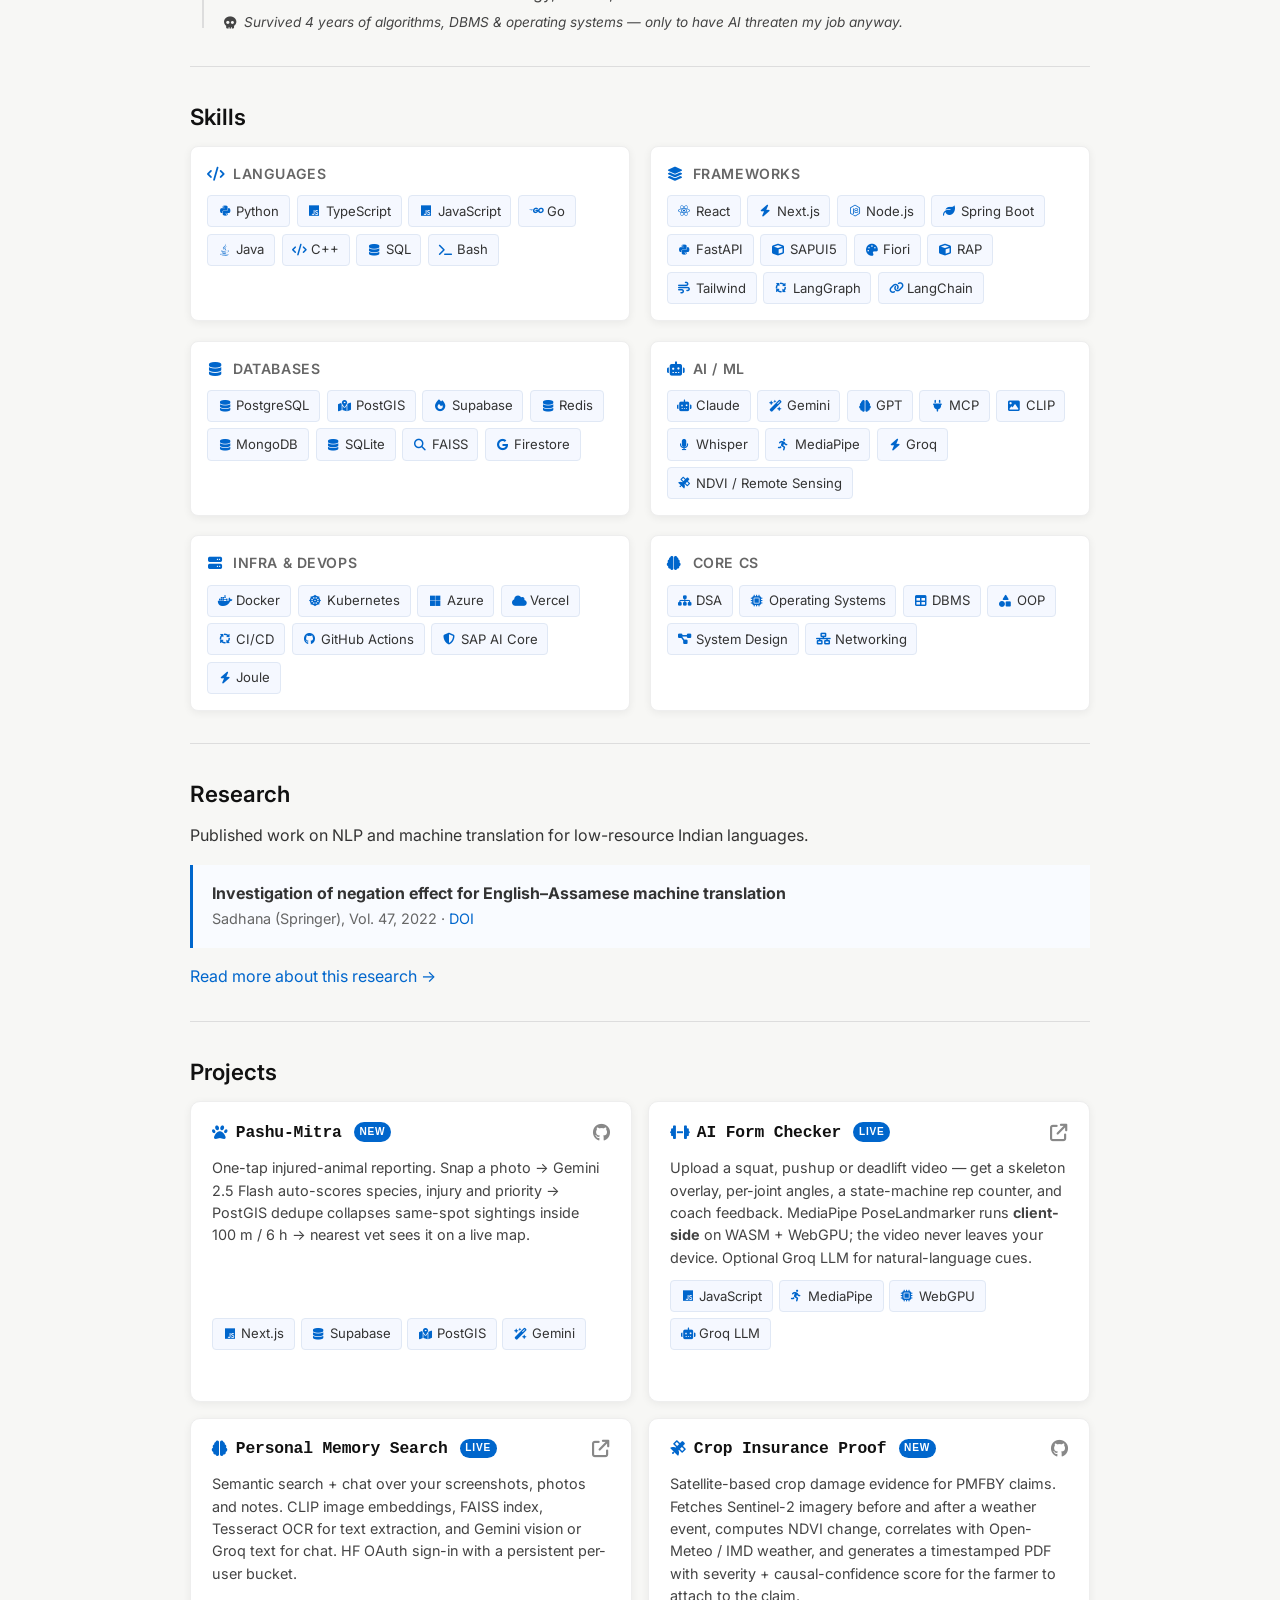
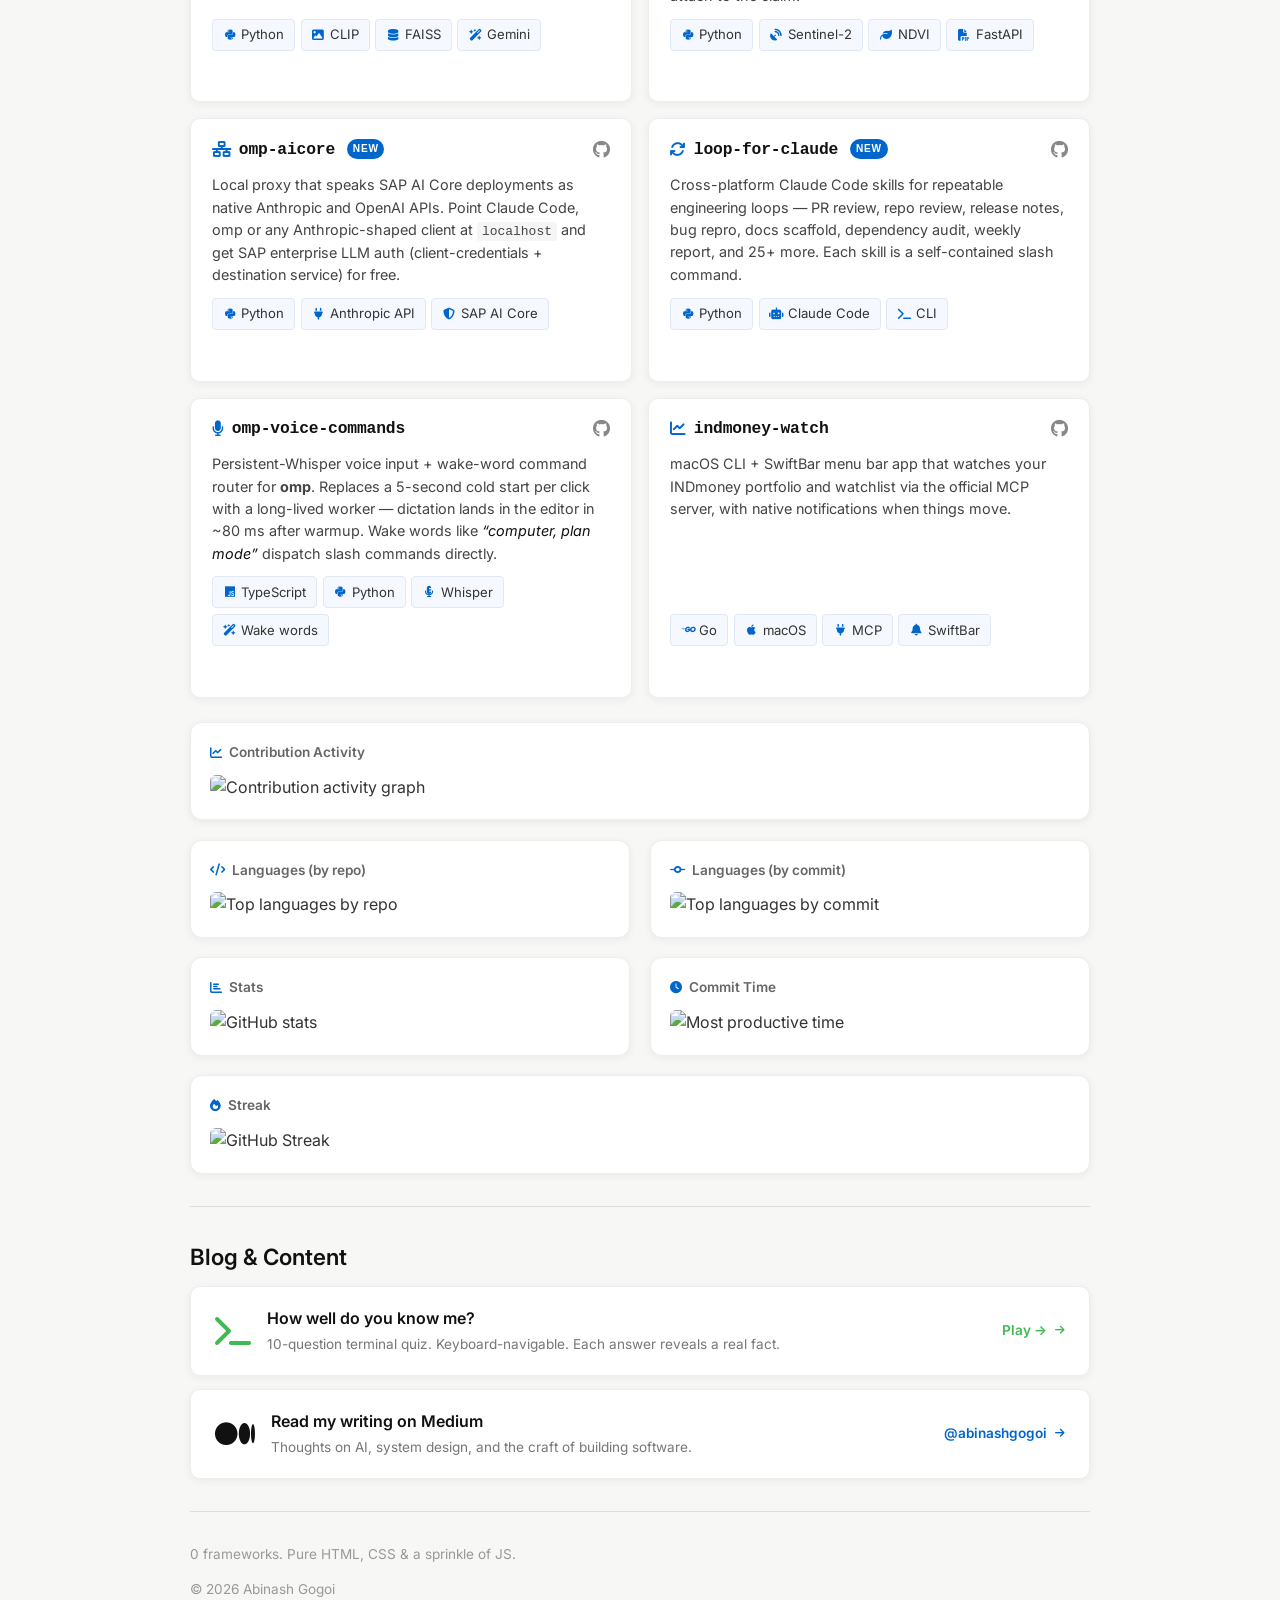
==== commit acb0f4ba: "feat(skills): expand to 6 groups — add Databases, AI/ML, Infra sections; add FastAPI, LangGraph, Pos" ====
--- a/index.html
+++ b/index.html
@@ -185,39 +185,14 @@
             <i class="fas fa-code"></i> Languages
           </div>
           <div class="skill-tags">
-            <span class="skill-tag"
-              ><i class="skill-icon" data-icon="C++">C++</i> C++</span
-            >
+            <span class="skill-tag"><i class="fab fa-python"></i> Python</span>
+            <span class="skill-tag"><i class="fab fa-js"></i> TypeScript</span>
             <span class="skill-tag"><i class="fab fa-js"></i> JavaScript</span>
-            <span class="skill-tag"><i class="fab fa-js"></i> TypeScript</span>
+            <span class="skill-tag"><i class="fab fa-golang"></i> Go</span>
             <span class="skill-tag"><i class="fab fa-java"></i> Java</span>
-            <span class="skill-tag"><i class="fab fa-python"></i> Python</span>
-            <span class="skill-tag"><i class="fab fa-golang"></i> Golang</span>
+            <span class="skill-tag"><i class="fas fa-code"></i> C++</span>
             <span class="skill-tag"><i class="fas fa-database"></i> SQL</span>
-          </div>
-        </div>
-        <div class="skill-group">
-          <div class="skill-group-title">
-            <i class="fas fa-server"></i> Technologies
-          </div>
-          <div class="skill-tags">
-            <span class="skill-tag"><i class="fas fa-cube"></i> SAPUI5</span>
-            <span class="skill-tag"><i class="fas fa-palette"></i> Fiori</span>
-            <span class="skill-tag"
-              ><i class="fab fa-microsoft"></i> Azure</span
-            >
-            <span class="skill-tag"><i class="fab fa-docker"></i> Docker</span>
-            <span class="skill-tag"
-              ><i class="fas fa-dharmachakra"></i> Kubernetes</span
-            >
-            <span class="skill-tag"
-              ><i class="fas fa-database"></i> PostgreSQL</span
-            >
-            <span class="skill-tag"><i class="fas fa-bolt"></i> Joule</span>
-            <span class="skill-tag"><i class="fas fa-robot"></i> Claude</span>
-            <span class="skill-tag"
-              ><i class="fas fa-plug"></i> MCP Servers</span
-            >
+            <span class="skill-tag"><i class="fas fa-terminal"></i> Bash</span>
           </div>
         </div>
         <div class="skill-group">
@@ -225,20 +200,63 @@
             <i class="fas fa-layer-group"></i> Frameworks
           </div>
           <div class="skill-tags">
+            <span class="skill-tag"><i class="fab fa-react"></i> React</span>
+            <span class="skill-tag"><i class="fas fa-bolt"></i> Next.js</span>
+            <span class="skill-tag"><i class="fab fa-node-js"></i> Node.js</span>
+            <span class="skill-tag"><i class="fas fa-leaf"></i> Spring Boot</span>
+            <span class="skill-tag"><i class="fab fa-python"></i> FastAPI</span>
+            <span class="skill-tag"><i class="fas fa-cube"></i> SAPUI5</span>
+            <span class="skill-tag"><i class="fas fa-palette"></i> Fiori</span>
             <span class="skill-tag"><i class="fas fa-cube"></i> RAP</span>
-            <span class="skill-tag"><i class="fab fa-react"></i> React</span>
-            <span class="skill-tag"
-              ><i class="fab fa-node-js"></i> Node.js</span
-            >
-            <span class="skill-tag"
-              ><i class="fas fa-leaf"></i> Spring Boot</span
-            >
-            <span class="skill-tag"
-              ><i class="fas fa-arrows-spin"></i> CI/CD</span
-            >
-            <span class="skill-tag"
-              ><i class="fab fa-microsoft"></i> Azure DevOps</span
-            >
+            <span class="skill-tag"><i class="fas fa-wind"></i> Tailwind</span>
+            <span class="skill-tag"><i class="fas fa-arrows-spin"></i> LangGraph</span>
+            <span class="skill-tag"><i class="fas fa-link"></i> LangChain</span>
+          </div>
+        </div>
+        <div class="skill-group">
+          <div class="skill-group-title">
+            <i class="fas fa-database"></i> Databases
+          </div>
+          <div class="skill-tags">
+            <span class="skill-tag"><i class="fas fa-database"></i> PostgreSQL</span>
+            <span class="skill-tag"><i class="fas fa-map-location-dot"></i> PostGIS</span>
+            <span class="skill-tag"><i class="fas fa-fire"></i> Supabase</span>
+            <span class="skill-tag"><i class="fas fa-database"></i> Redis</span>
+            <span class="skill-tag"><i class="fas fa-database"></i> MongoDB</span>
+            <span class="skill-tag"><i class="fas fa-database"></i> SQLite</span>
+            <span class="skill-tag"><i class="fas fa-magnifying-glass"></i> FAISS</span>
+            <span class="skill-tag"><i class="fab fa-google"></i> Firestore</span>
+          </div>
+        </div>
+        <div class="skill-group">
+          <div class="skill-group-title">
+            <i class="fas fa-robot"></i> AI / ML
+          </div>
+          <div class="skill-tags">
+            <span class="skill-tag"><i class="fas fa-robot"></i> Claude</span>
+            <span class="skill-tag"><i class="fas fa-wand-magic-sparkles"></i> Gemini</span>
+            <span class="skill-tag"><i class="fas fa-brain"></i> GPT</span>
+            <span class="skill-tag"><i class="fas fa-plug"></i> MCP</span>
+            <span class="skill-tag"><i class="fas fa-image"></i> CLIP</span>
+            <span class="skill-tag"><i class="fas fa-microphone"></i> Whisper</span>
+            <span class="skill-tag"><i class="fas fa-person-running"></i> MediaPipe</span>
+            <span class="skill-tag"><i class="fas fa-bolt"></i> Groq</span>
+            <span class="skill-tag"><i class="fas fa-satellite"></i> NDVI / Remote Sensing</span>
+          </div>
+        </div>
+        <div class="skill-group">
+          <div class="skill-group-title">
+            <i class="fas fa-server"></i> Infra &amp; DevOps
+          </div>
+          <div class="skill-tags">
+            <span class="skill-tag"><i class="fab fa-docker"></i> Docker</span>
+            <span class="skill-tag"><i class="fas fa-dharmachakra"></i> Kubernetes</span>
+            <span class="skill-tag"><i class="fab fa-microsoft"></i> Azure</span>
+            <span class="skill-tag"><i class="fas fa-cloud"></i> Vercel</span>
+            <span class="skill-tag"><i class="fas fa-arrows-spin"></i> CI/CD</span>
+            <span class="skill-tag"><i class="fab fa-github"></i> GitHub Actions</span>
+            <span class="skill-tag"><i class="fas fa-shield-halved"></i> SAP AI Core</span>
+            <span class="skill-tag"><i class="fas fa-bolt"></i> Joule</span>
           </div>
         </div>
         <div class="skill-group">
@@ -247,11 +265,11 @@
           </div>
           <div class="skill-tags">
             <span class="skill-tag"><i class="fas fa-sitemap"></i> DSA</span>
-            <span class="skill-tag"
-              ><i class="fas fa-microchip"></i> Operating Systems</span
-            >
+            <span class="skill-tag"><i class="fas fa-microchip"></i> Operating Systems</span>
             <span class="skill-tag"><i class="fas fa-table"></i> DBMS</span>
             <span class="skill-tag"><i class="fas fa-shapes"></i> OOP</span>
+            <span class="skill-tag"><i class="fas fa-diagram-project"></i> System Design</span>
+            <span class="skill-tag"><i class="fas fa-network-wired"></i> Networking</span>
           </div>
         </div>
       </div>
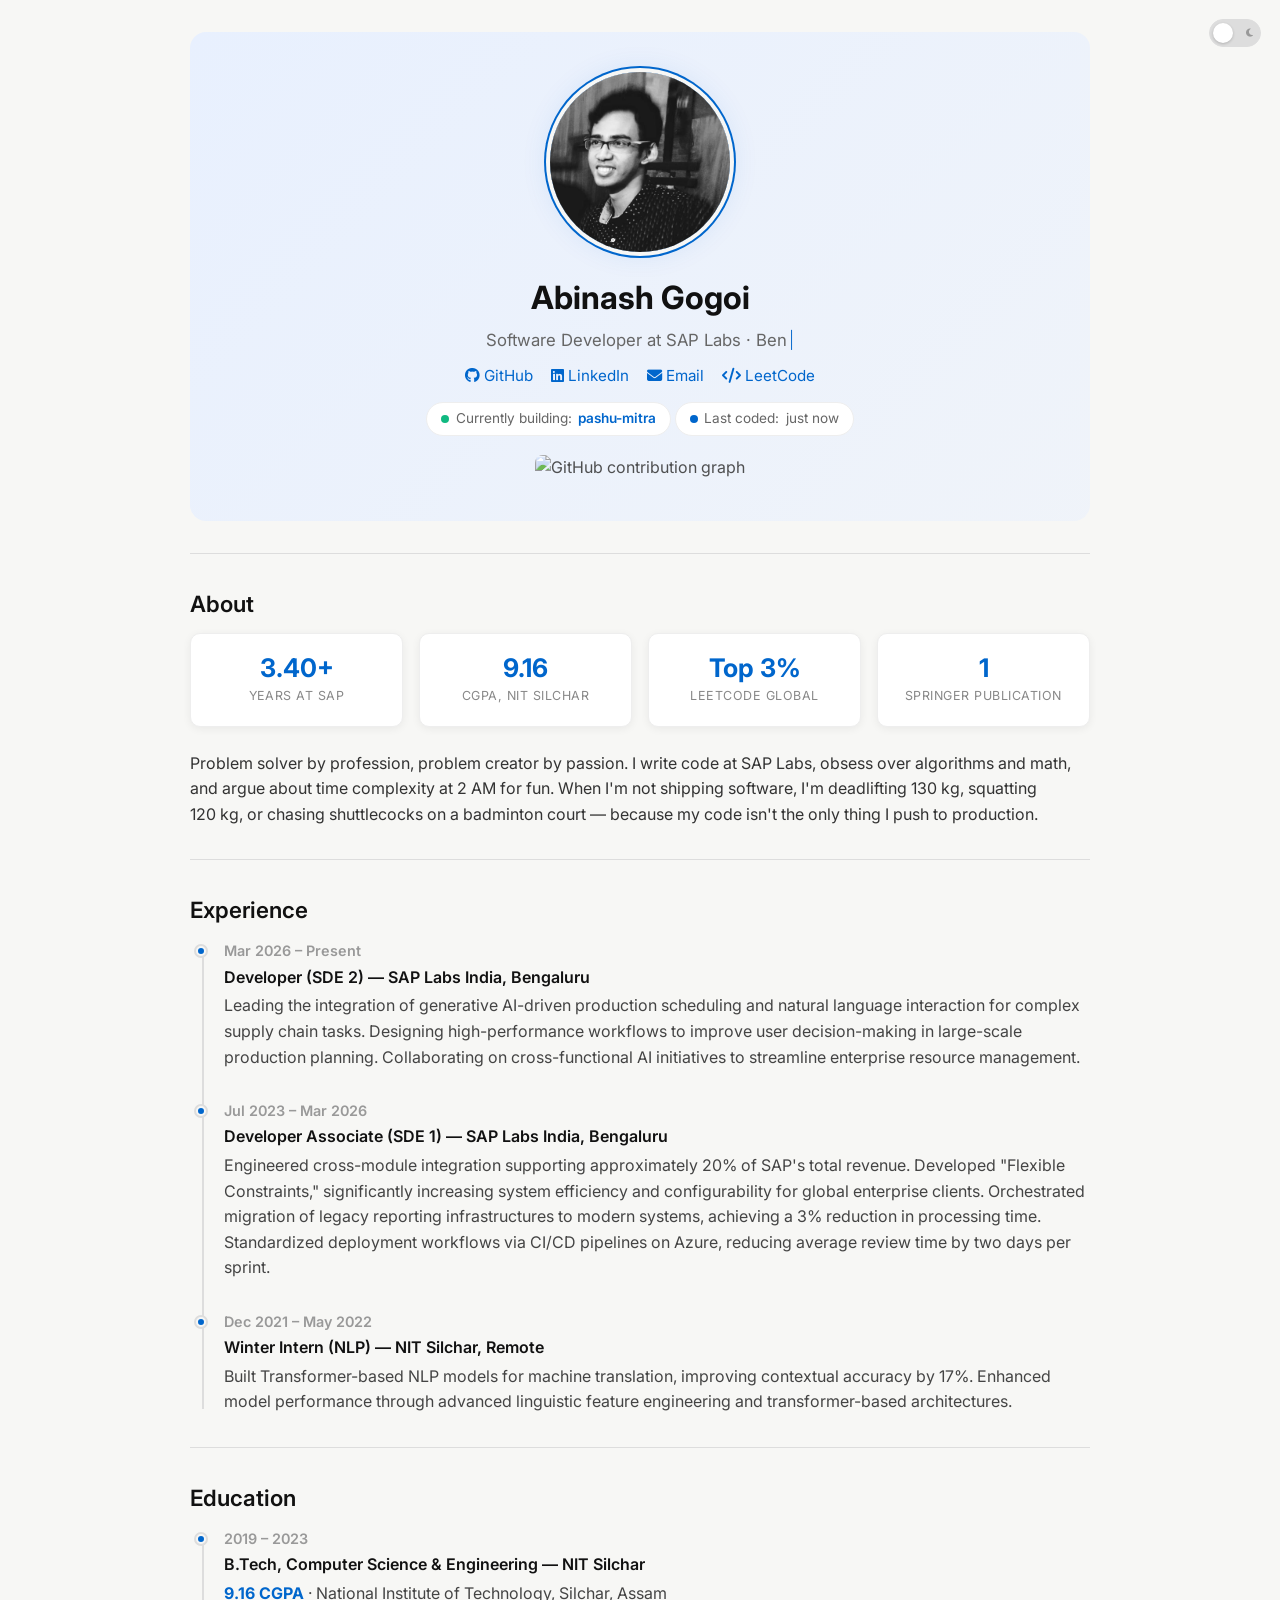
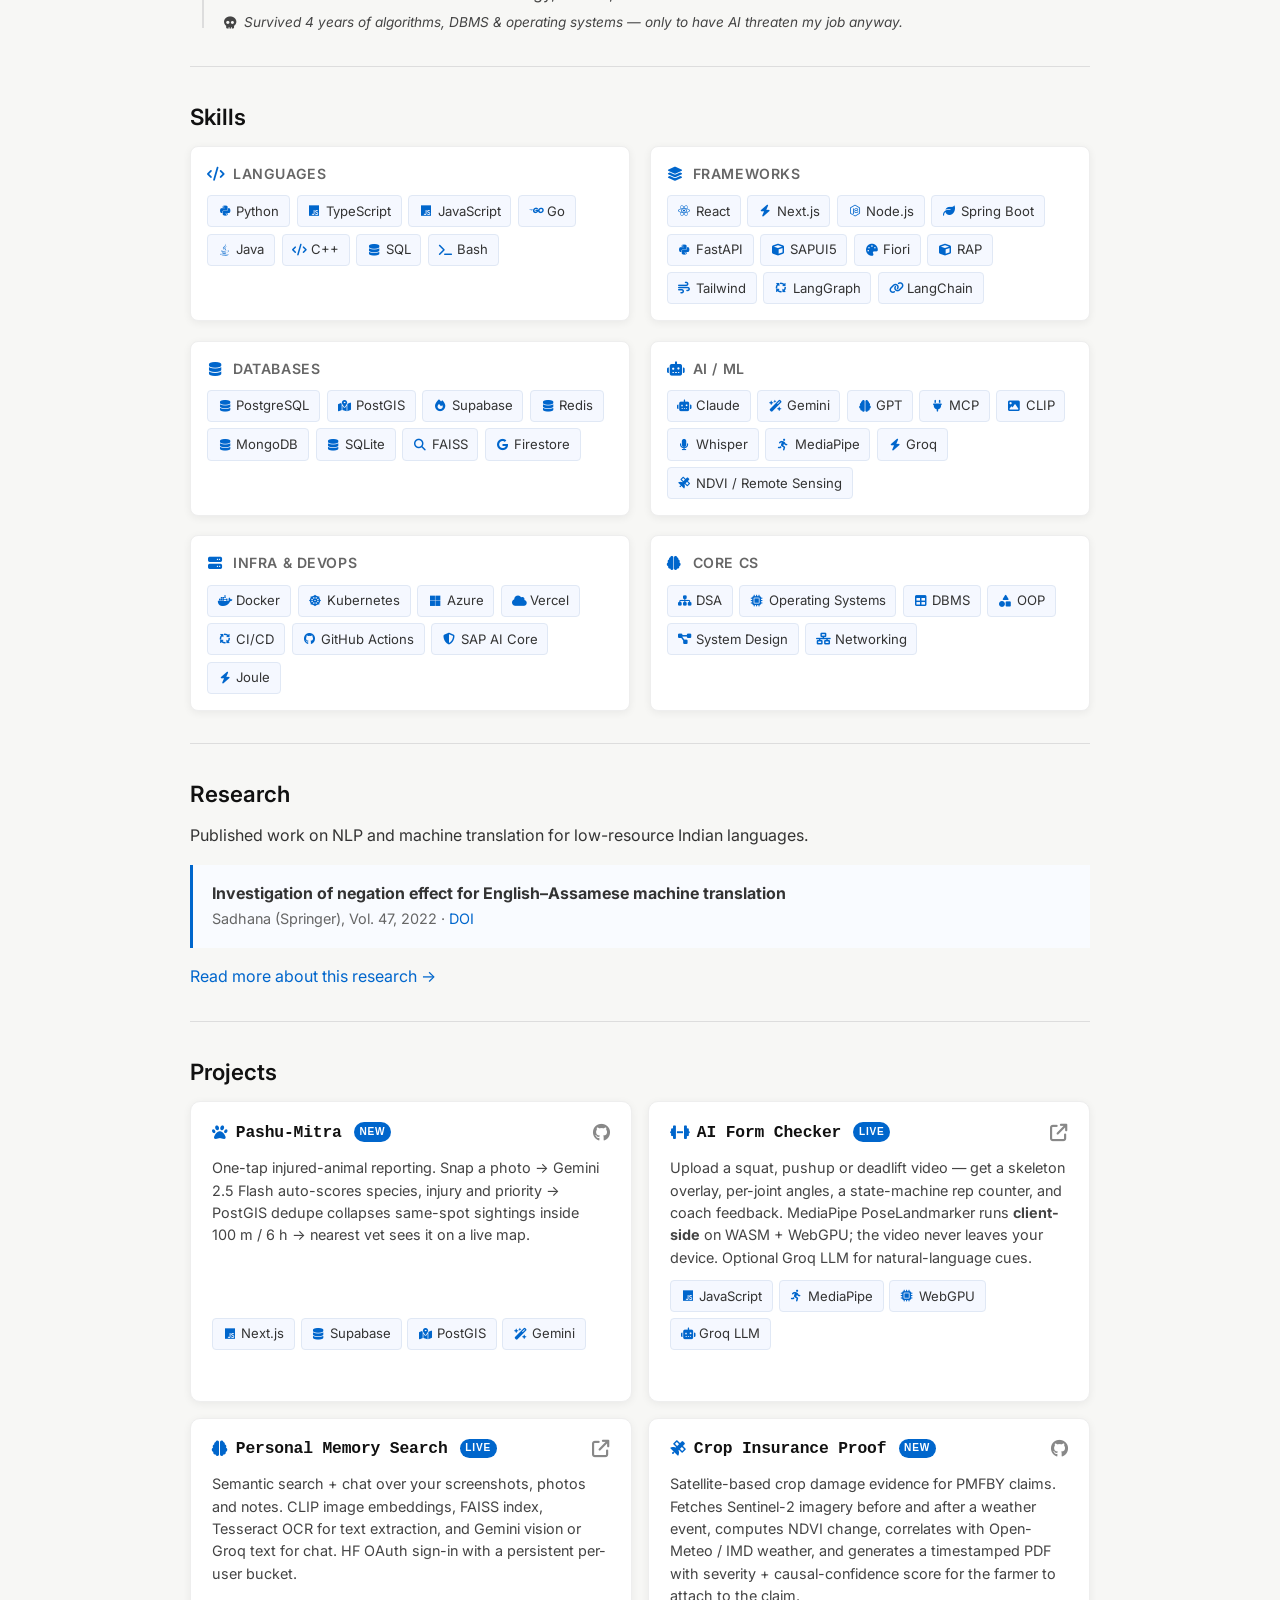
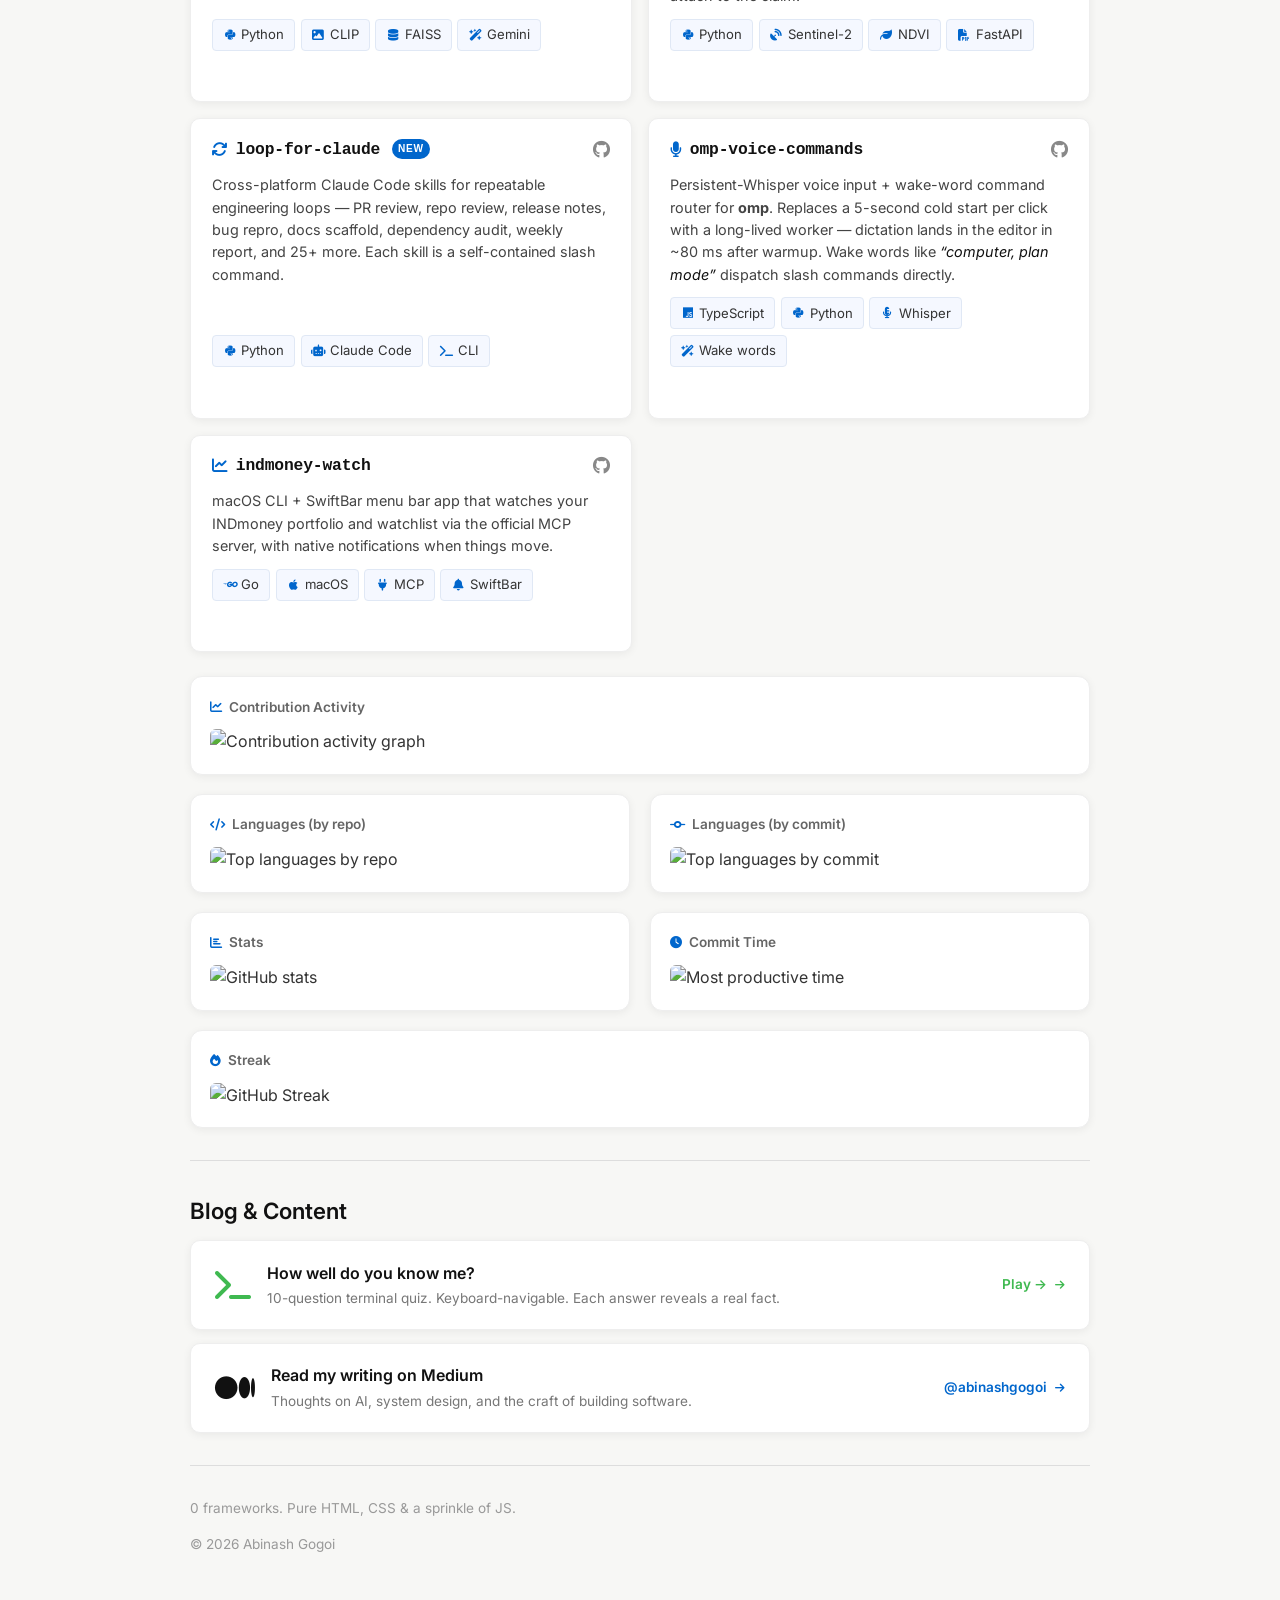
==== commit 0d79b885: "chore: remove omp-aicore project card" ====
--- a/index.html
+++ b/index.html
@@ -423,36 +423,6 @@
             <span class="skill-tag"><i class="fas fa-satellite-dish"></i> Sentinel-2</span>
             <span class="skill-tag"><i class="fas fa-leaf"></i> NDVI</span>
             <span class="skill-tag"><i class="fas fa-file-pdf"></i> FastAPI</span>
-          </div>
-          <div class="project-card-stats" aria-hidden="true"></div>
-        </a>
-
-        <a
-          href="https://github.com/abinashstack/omp-aicore"
-          class="project-card"
-          data-repo="abinashstack/omp-aicore"
-          target="_blank"
-          rel="noopener noreferrer"
-        >
-          <div class="project-card-head">
-            <div class="project-card-title">
-              <i class="fas fa-network-wired"></i>
-              <span>omp-aicore</span>
-              <span class="project-card-badge">NEW</span>
-            </div>
-            <i class="fab fa-github project-card-link"></i>
-          </div>
-          <p class="project-card-desc">
-            Local proxy that speaks SAP AI Core deployments as native
-            Anthropic and OpenAI APIs. Point Claude Code, omp or any
-            Anthropic-shaped client at <code>localhost</code> and get SAP
-            enterprise LLM auth (client-credentials + destination service) for
-            free.
-          </p>
-          <div class="project-card-tags">
-            <span class="skill-tag"><i class="fab fa-python"></i> Python</span>
-            <span class="skill-tag"><i class="fas fa-plug"></i> Anthropic&nbsp;API</span>
-            <span class="skill-tag"><i class="fas fa-shield-halved"></i> SAP&nbsp;AI&nbsp;Core</span>
           </div>
           <div class="project-card-stats" aria-hidden="true"></div>
         </a>
